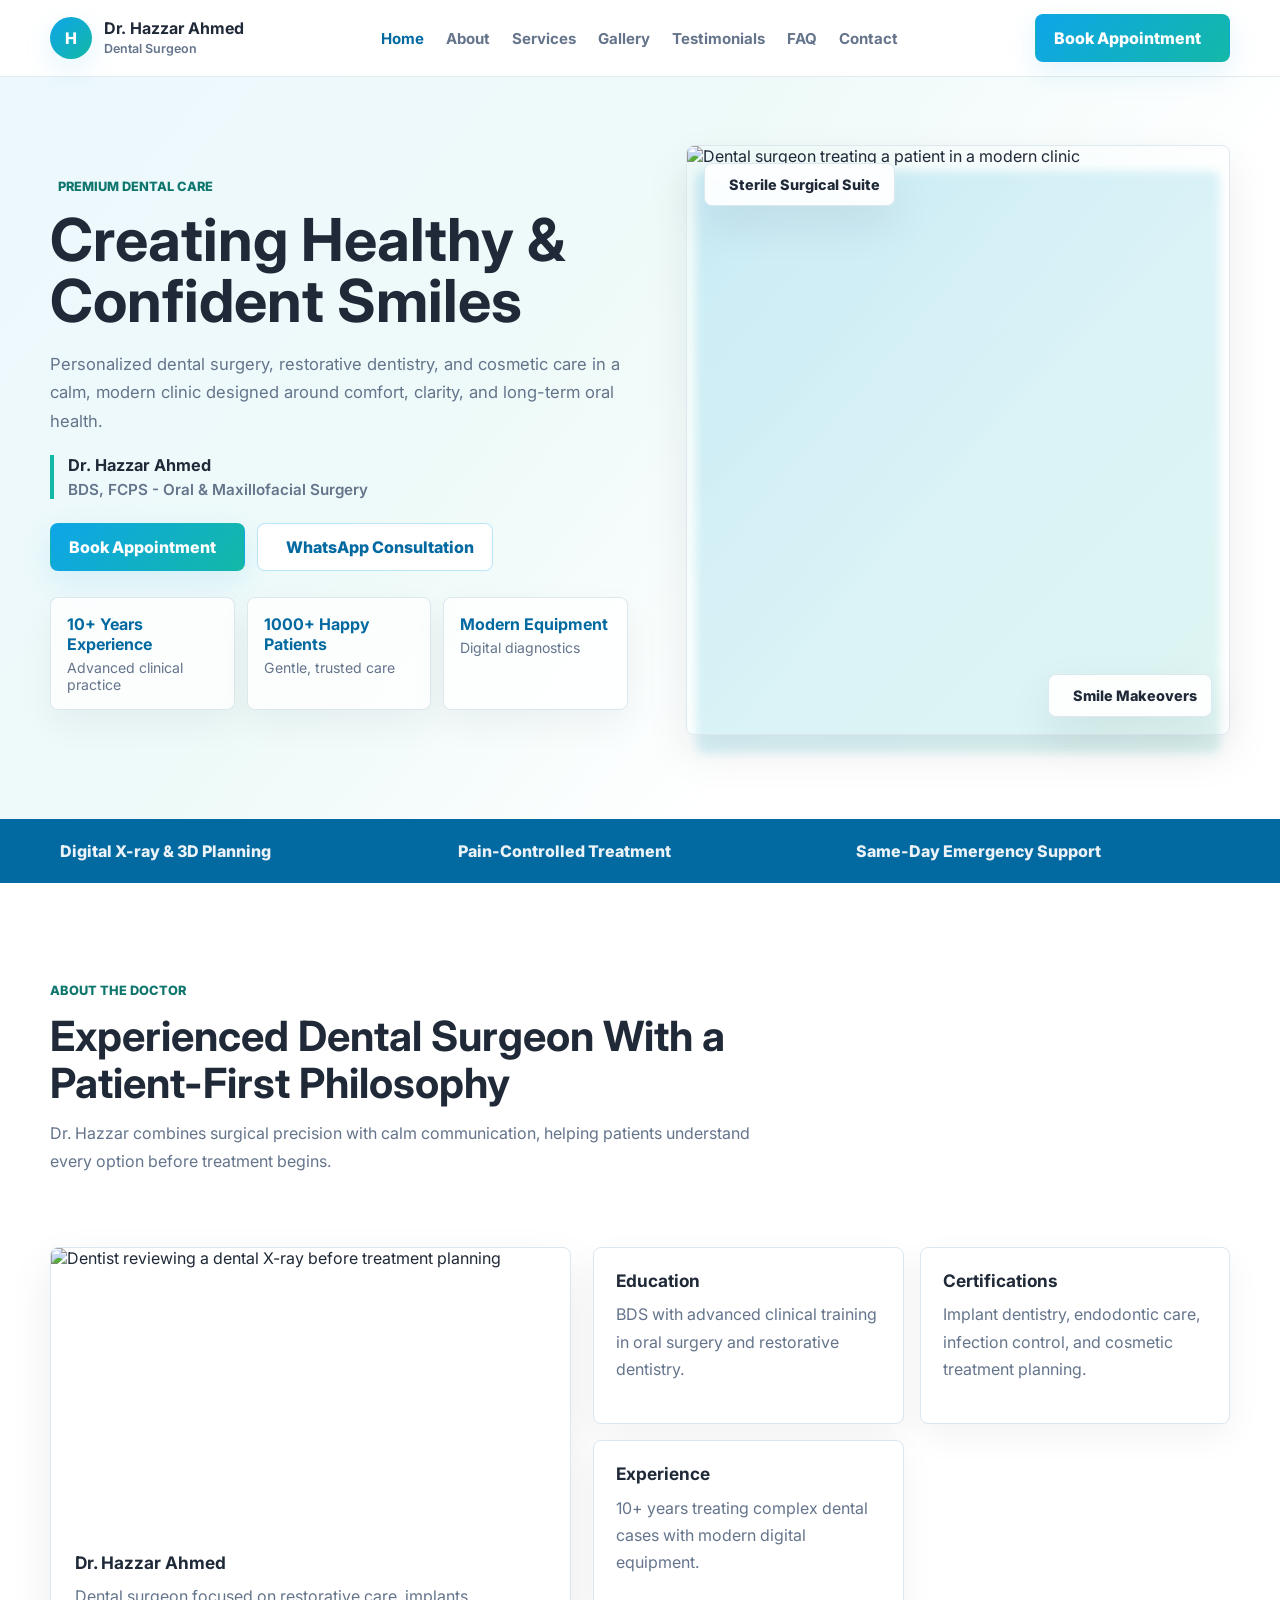
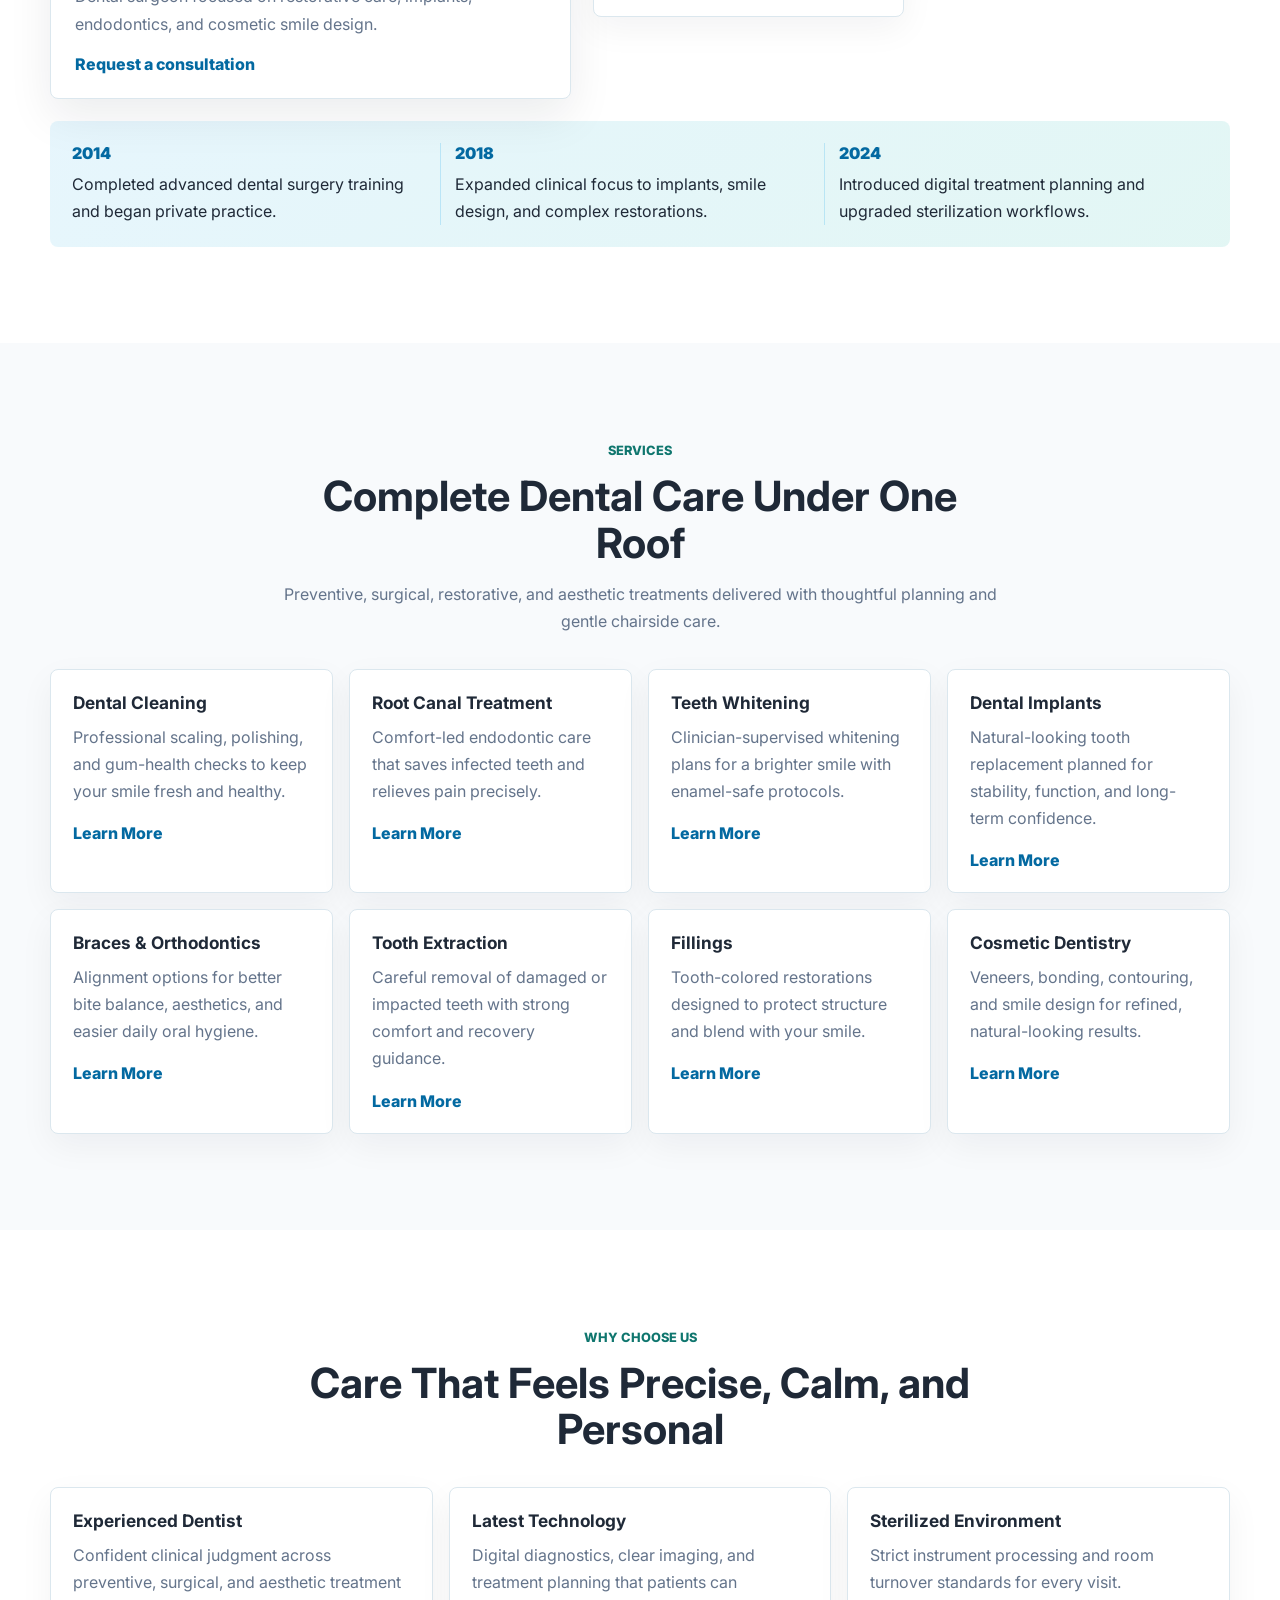
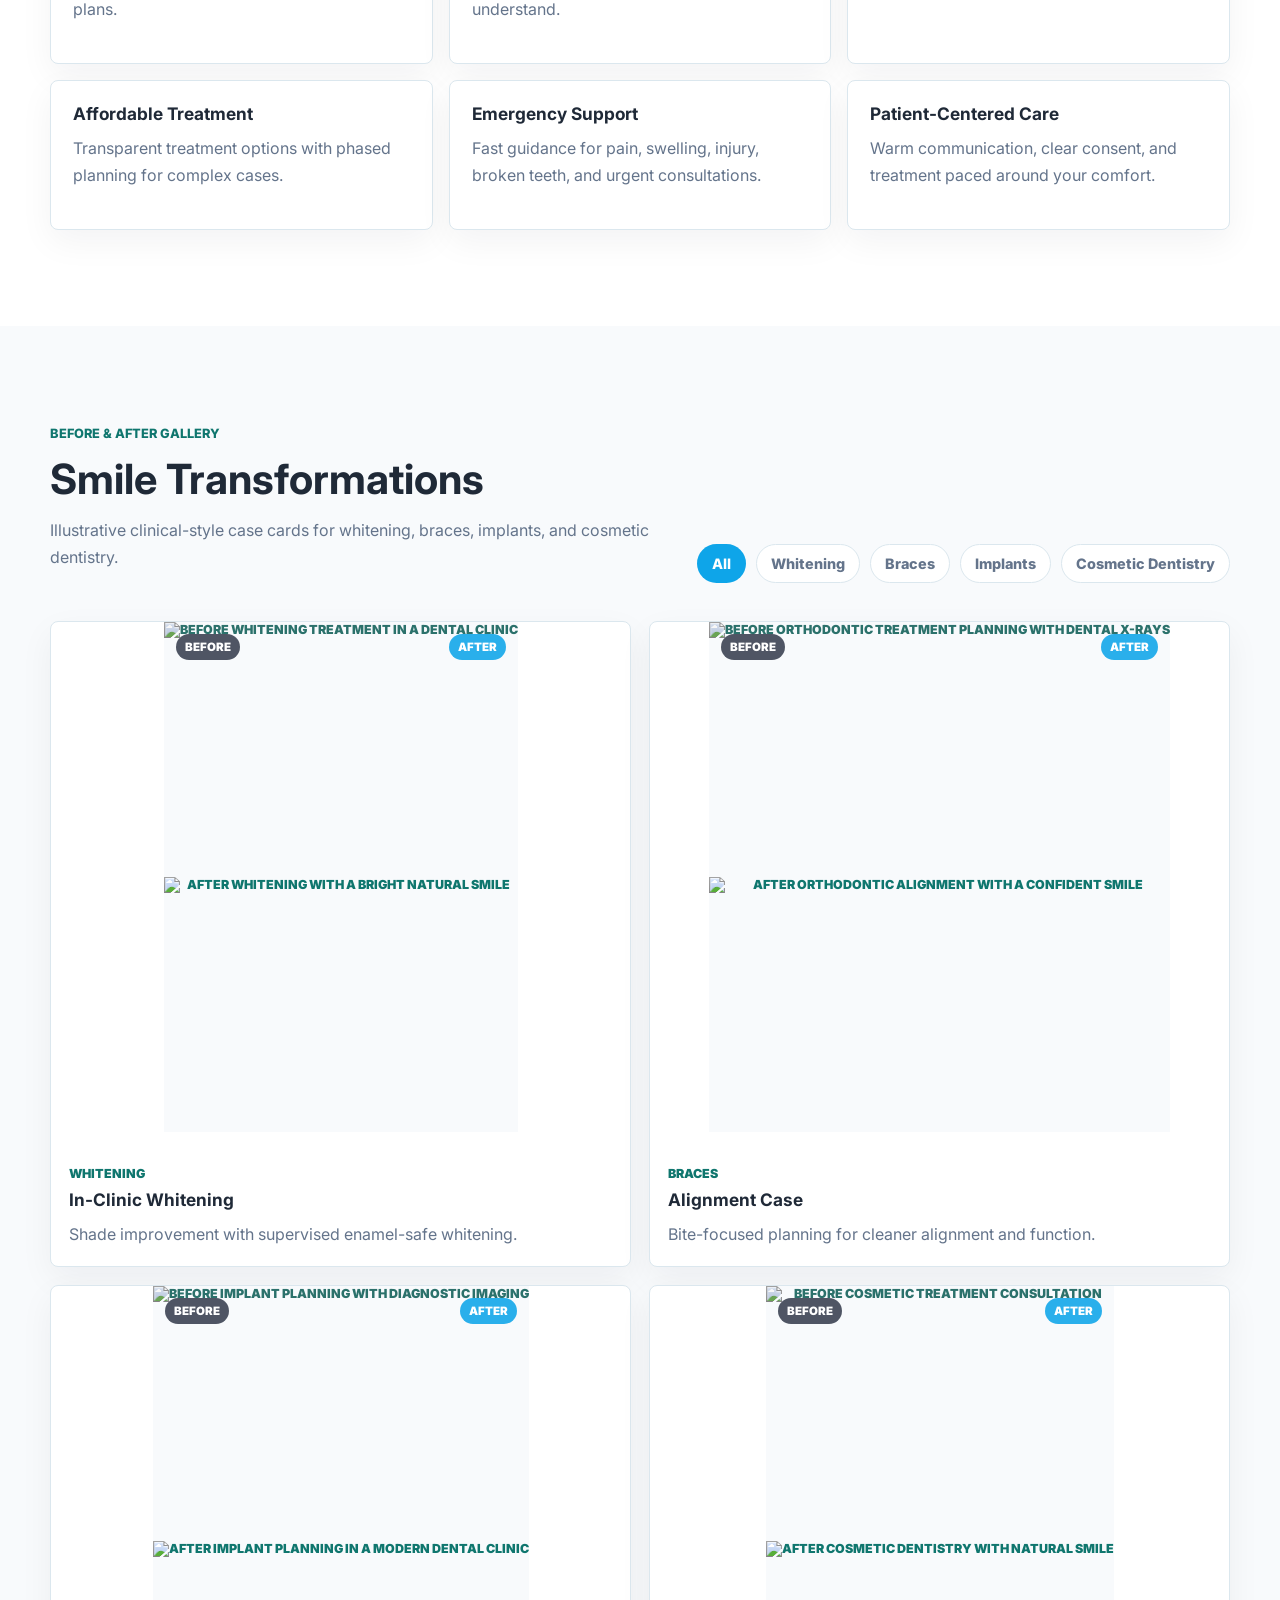
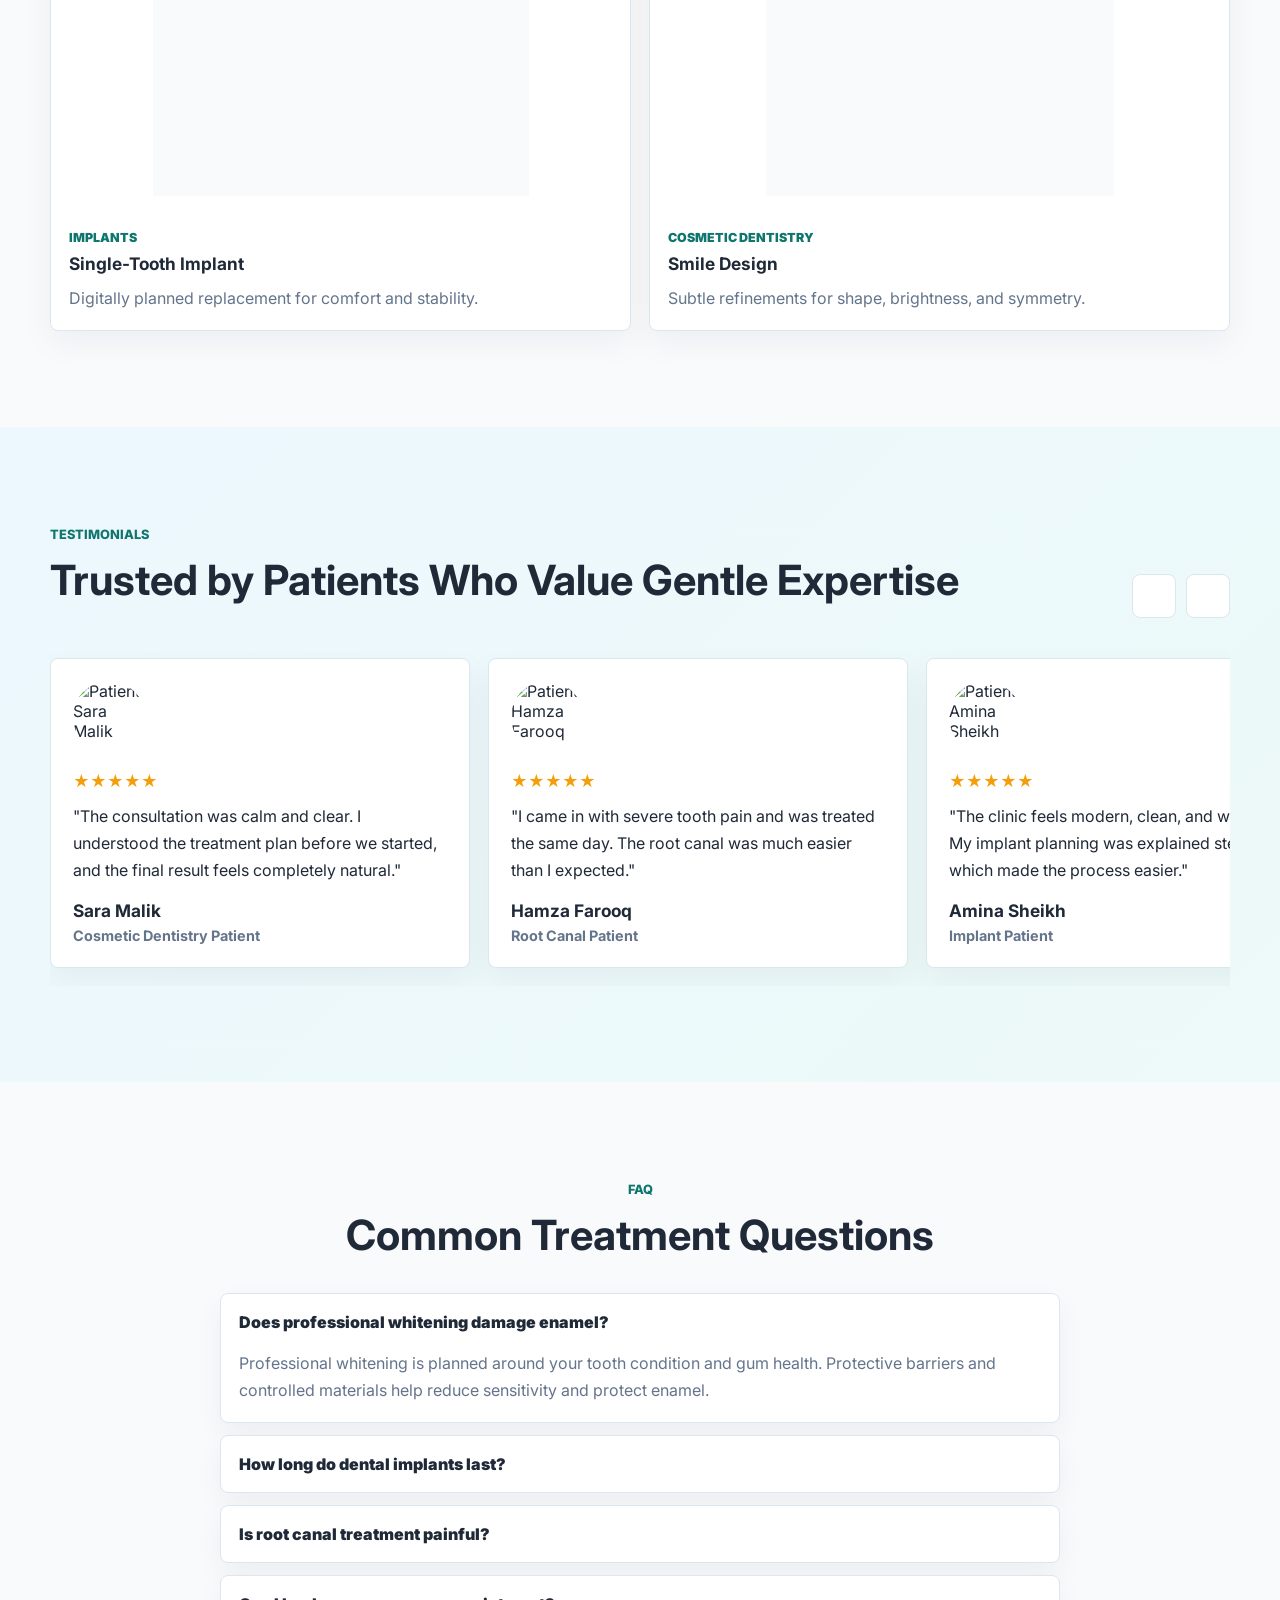
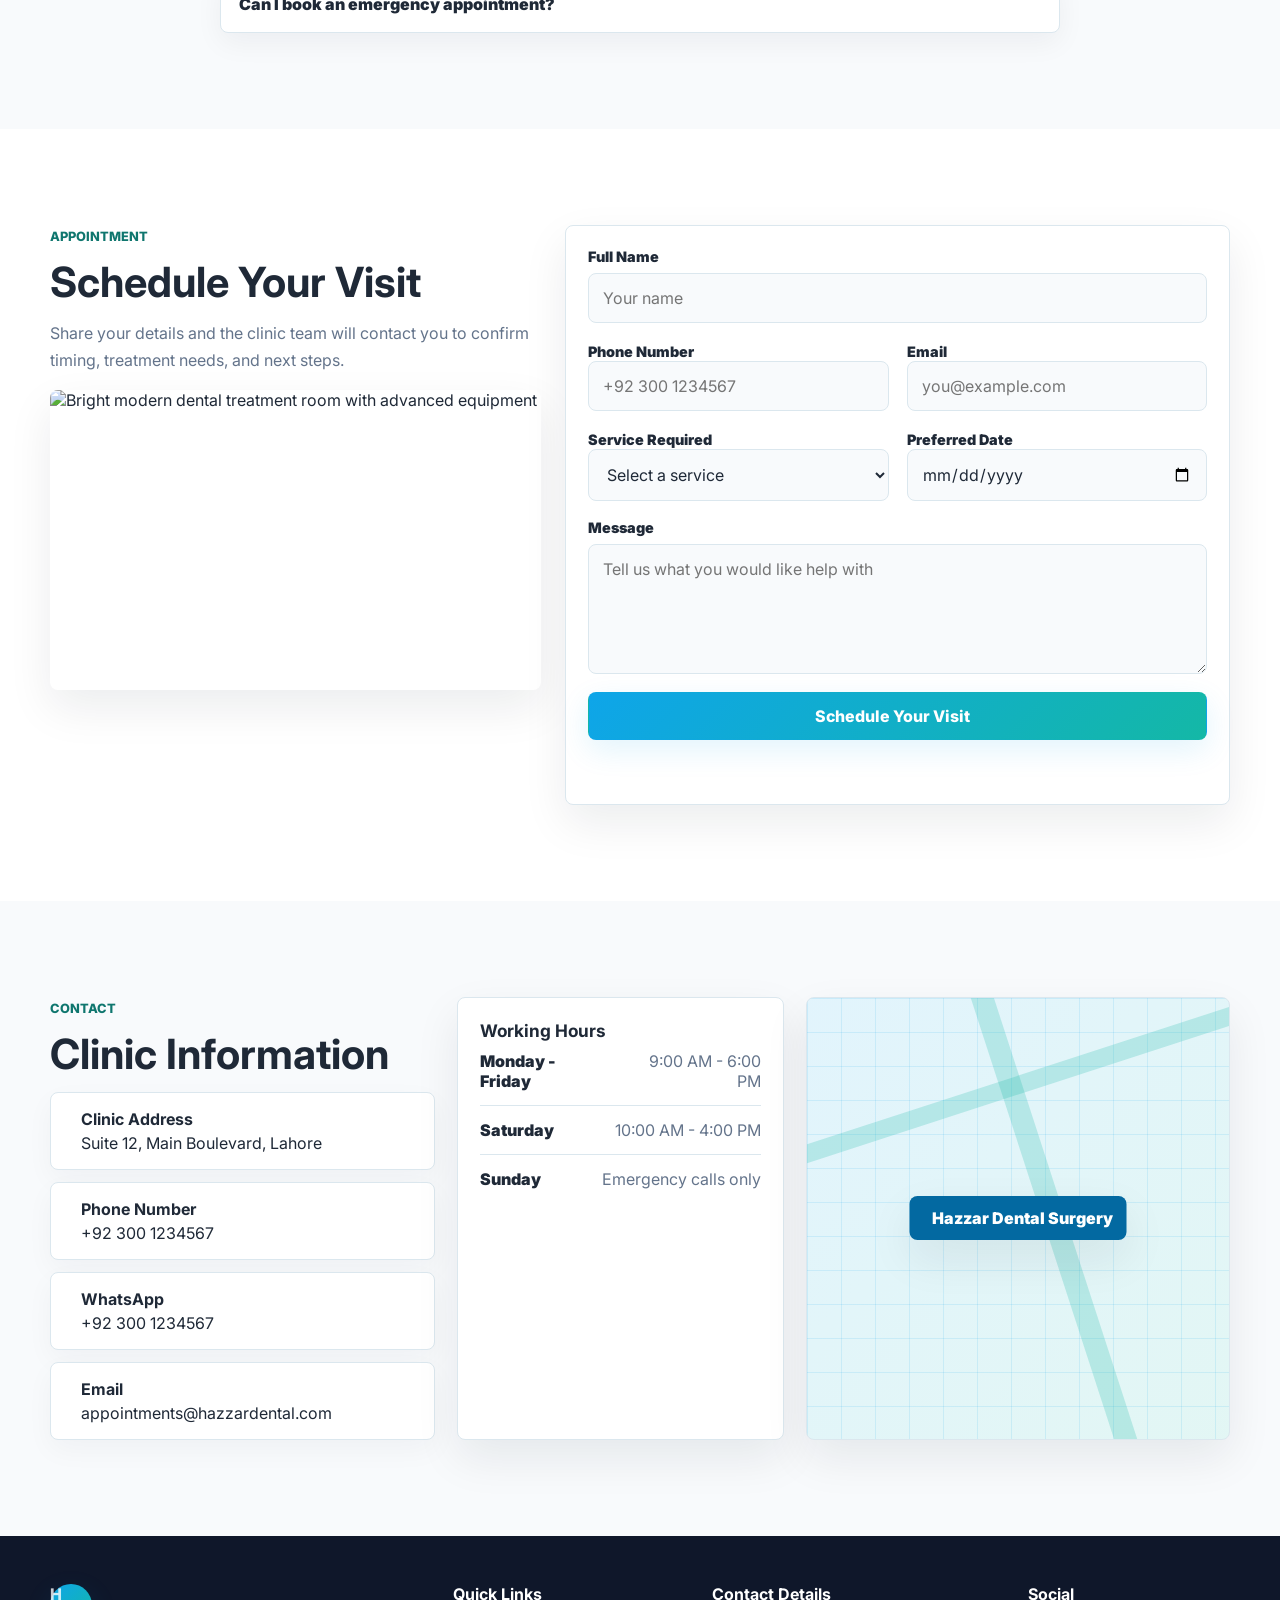
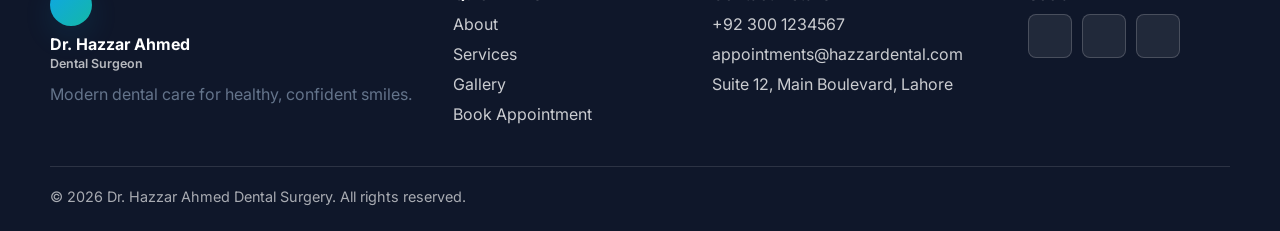
==== index.html @ 6ab74604 "backup backup" ====
<!DOCTYPE html>
<html lang="en" class="no-js">
  <head>
    <meta charset="utf-8" />
    <meta name="viewport" content="width=device-width, initial-scale=1" />
    <meta
      name="description"
      content="Premium dentist portfolio website for Dr. Hazzar Ahmed, an experienced dental surgeon offering cosmetic dentistry, implants, orthodontics, root canal treatment, and preventive care."
    />
    <meta
      name="keywords"
      content="dentist, dental surgeon, dental clinic, dental implants, teeth whitening, root canal, cosmetic dentistry, orthodontics"
    />
    <meta name="theme-color" content="#0EA5E9" />
    <meta property="og:title" content="Dr. Hazzar Ahmed | Dental Surgeon" />
    <meta
      property="og:description"
      content="Creating healthy and confident smiles with modern dental care, advanced technology, and patient-centered treatment."
    />
    <meta property="og:type" content="website" />
    <meta property="og:image" content="https://images.unsplash.com/photo-1588776814594-6d444894210e?auto=format&fit=crop&w=1400&q=80" />
    <title>Dr. Hazzar Ahmed | Premium Dentist Portfolio</title>
    <link rel="preconnect" href="https://fonts.googleapis.com" />
    <link rel="preconnect" href="https://fonts.gstatic.com" crossorigin />
    <link
      href="https://fonts.googleapis.com/css2?family=Inter:wght@400;500;600;700;800&display=swap"
      rel="stylesheet"
    />
    <link rel="stylesheet" href="assets/css/styles.css" />
    <script src="https://unpkg.com/lucide@latest/dist/umd/lucide.min.js" defer></script>
    <script src="assets/js/main.js" defer></script>
    <script type="module" src="assets/js/site-cms.js"></script>
    <script type="application/ld+json">
      {
        "@context": "https://schema.org",
        "@type": "Dentist",
        "name": "Dr. Hazzar Ahmed Dental Surgery",
        "image": "https://images.unsplash.com/photo-1588776814594-6d444894210e?auto=format&fit=crop&w=1400&q=80",
        "telephone": "+92 300 1234567",
        "email": "appointments@hazzardental.com",
        "priceRange": "$$",
        "address": {
          "@type": "PostalAddress",
          "streetAddress": "Suite 12, Main Boulevard",
          "addressLocality": "Lahore",
          "addressCountry": "PK"
        },
        "openingHoursSpecification": [
          {
            "@type": "OpeningHoursSpecification",
            "dayOfWeek": ["Monday", "Tuesday", "Wednesday", "Thursday", "Friday"],
            "opens": "09:00",
            "closes": "18:00"
          },
          {
            "@type": "OpeningHoursSpecification",
            "dayOfWeek": "Saturday",
            "opens": "10:00",
            "closes": "16:00"
          }
        ],
        "medicalSpecialty": ["Cosmetic Dentistry", "Dental Implants", "Endodontics", "Orthodontics"]
      }
    </script>
  </head>
  <body data-cms-root>
    <a class="skip-link" href="#main">Skip to content</a>

    <header class="site-header" data-header>
      <nav class="nav container" aria-label="Primary navigation">
        <a class="brand" href="#home" aria-label="Dr. Hazzar Ahmed home">
          <span class="brand-mark" aria-hidden="true">H</span>
          <span>
            <strong data-cms-field="doctor.name">Dr. Hazzar Ahmed</strong>
            <small>Dental Surgeon</small>
          </span>
        </a>

        <button class="nav-toggle" type="button" aria-label="Open menu" aria-expanded="false" data-nav-toggle>
          <i data-lucide="menu" aria-hidden="true"></i>
        </button>

        <div class="nav-menu" data-nav-menu>
          <a href="#home">Home</a>
          <a href="#about">About</a>
          <a href="#services">Services</a>
          <a href="#gallery">Gallery</a>
          <a href="#testimonials">Testimonials</a>
          <a href="#faq">FAQ</a>
          <a href="#contact">Contact</a>
        </div>

        <a class="btn btn-primary nav-cta" href="#appointment">
          <span>Book Appointment</span>
          <i data-lucide="calendar-days" aria-hidden="true"></i>
        </a>
      </nav>
    </header>

    <main id="main">
      <section class="hero section" id="home" aria-labelledby="hero-title">
        <div class="container hero-grid">
          <div class="hero-copy">
            <p class="eyebrow">
              <i data-lucide="badge-check" aria-hidden="true"></i>
              Premium Dental Care
            </p>
            <h1 id="hero-title" data-cms-field="hero.headline">Creating Healthy &amp; Confident Smiles</h1>
            <p class="hero-lead" data-cms-field="hero.description">
              Personalized dental surgery, restorative dentistry, and cosmetic care in a calm, modern clinic designed around comfort, clarity, and long-term oral health.
            </p>
            <div class="doctor-line">
              <strong data-cms-field="doctor.name">Dr. Hazzar Ahmed</strong>
              <span data-cms-field="doctor.credentials">BDS, FCPS - Oral &amp; Maxillofacial Surgery</span>
            </div>
            <div class="hero-actions" aria-label="Hero actions">
              <a class="btn btn-primary" href="#appointment">
                <span>Book Appointment</span>
                <i data-lucide="arrow-right" aria-hidden="true"></i>
              </a>
              <a
                class="btn btn-secondary"
                data-cms-whatsapp-link
                href="https://wa.me/923001234567?text=Hello%20Dr.%20Hazzar%20Ahmed%2C%20I%20would%20like%20a%20dental%20consultation."
                target="_blank"
                rel="noopener"
              >
                <i data-lucide="message-circle" aria-hidden="true"></i>
                <span>WhatsApp Consultation</span>
              </a>
            </div>
            <div class="hero-trust" aria-label="Trust indicators">
              <div>
                <strong>10+ Years Experience</strong>
                <span>Advanced clinical practice</span>
              </div>
              <div>
                <strong>1000+ Happy Patients</strong>
                <span>Gentle, trusted care</span>
              </div>
              <div>
                <strong>Modern Equipment</strong>
                <span>Digital diagnostics</span>
              </div>
            </div>
          </div>

          <div class="hero-visual" aria-label="Dental surgeon working in a clinic">
            <img
              src="https://images.unsplash.com/photo-1588776814594-6d444894210e?auto=format&fit=crop&w=1100&q=80"
              alt="Dental surgeon treating a patient in a modern clinic"
            />
            <div class="hero-badge top-badge">
              <i data-lucide="shield-check" aria-hidden="true"></i>
              <span>Sterile Surgical Suite</span>
            </div>
            <div class="hero-badge bottom-badge">
              <i data-lucide="sparkles" aria-hidden="true"></i>
              <span>Smile Makeovers</span>
            </div>
          </div>
        </div>
      </section>

      <section class="trust-strip" aria-label="Clinic highlights">
        <div class="container trust-strip-grid">
          <div>
            <i data-lucide="microscope" aria-hidden="true"></i>
            <span>Digital X-ray &amp; 3D Planning</span>
          </div>
          <div>
            <i data-lucide="heart-pulse" aria-hidden="true"></i>
            <span>Pain-Controlled Treatment</span>
          </div>
          <div>
            <i data-lucide="clock-3" aria-hidden="true"></i>
            <span>Same-Day Emergency Support</span>
          </div>
        </div>
      </section>

      <section class="section about-section" id="about" aria-labelledby="about-title">
        <div class="container about-grid">
          <div class="section-heading">
            <p class="eyebrow">About the Doctor</p>
            <h2 id="about-title">Experienced Dental Surgeon With a Patient-First Philosophy</h2>
            <p>
              Dr. Hazzar combines surgical precision with calm communication, helping patients understand every option before treatment begins.
            </p>
          </div>

          <div class="profile-card">
            <img
              src="https://images.unsplash.com/photo-1588776814546-1ffcf47267a5?auto=format&fit=crop&w=900&q=80"
              alt="Dentist reviewing a dental X-ray before treatment planning"
            />
            <div class="profile-content">
              <h3>Dr. Hazzar Ahmed</h3>
              <p>
                Dental surgeon focused on restorative care, implants, endodontics, and cosmetic smile design.
              </p>
              <a href="#appointment" class="text-link">
                Request a consultation
                <i data-lucide="arrow-up-right" aria-hidden="true"></i>
              </a>
            </div>
          </div>

          <div class="credentials">
            <article>
              <i data-lucide="graduation-cap" aria-hidden="true"></i>
              <h3>Education</h3>
              <p>BDS with advanced clinical training in oral surgery and restorative dentistry.</p>
            </article>
            <article>
              <i data-lucide="award" aria-hidden="true"></i>
              <h3>Certifications</h3>
              <p>Implant dentistry, endodontic care, infection control, and cosmetic treatment planning.</p>
            </article>
            <article>
              <i data-lucide="briefcase-medical" aria-hidden="true"></i>
              <h3>Experience</h3>
              <p>10+ years treating complex dental cases with modern digital equipment.</p>
            </article>
          </div>

          <div class="timeline" aria-label="Achievement timeline">
            <div class="timeline-item">
              <span>2014</span>
              <p>Completed advanced dental surgery training and began private practice.</p>
            </div>
            <div class="timeline-item">
              <span>2018</span>
              <p>Expanded clinical focus to implants, smile design, and complex restorations.</p>
            </div>
            <div class="timeline-item">
              <span>2024</span>
              <p>Introduced digital treatment planning and upgraded sterilization workflows.</p>
            </div>
          </div>
        </div>
      </section>

      <section class="section section-soft" id="services" aria-labelledby="services-title">
        <div class="container">
          <div class="section-heading centered">
            <p class="eyebrow">Services</p>
            <h2 id="services-title">Complete Dental Care Under One Roof</h2>
            <p>
              Preventive, surgical, restorative, and aesthetic treatments delivered with thoughtful planning and gentle chairside care.
            </p>
          </div>

          <div class="service-grid" data-cms-section="services">
            <article class="service-card">
              <i data-lucide="sparkles" aria-hidden="true"></i>
              <h3>Dental Cleaning</h3>
              <p>Professional scaling, polishing, and gum-health checks to keep your smile fresh and healthy.</p>
              <a href="#appointment">Learn More</a>
            </article>
            <article class="service-card">
              <i data-lucide="activity" aria-hidden="true"></i>
              <h3>Root Canal Treatment</h3>
              <p>Comfort-led endodontic care that saves infected teeth and relieves pain precisely.</p>
              <a href="#appointment">Learn More</a>
            </article>
            <article class="service-card">
              <i data-lucide="sun" aria-hidden="true"></i>
              <h3>Teeth Whitening</h3>
              <p>Clinician-supervised whitening plans for a brighter smile with enamel-safe protocols.</p>
              <a href="#appointment">Learn More</a>
            </article>
            <article class="service-card">
              <i data-lucide="circle-dot" aria-hidden="true"></i>
              <h3>Dental Implants</h3>
              <p>Natural-looking tooth replacement planned for stability, function, and long-term confidence.</p>
              <a href="#appointment">Learn More</a>
            </article>
            <article class="service-card">
              <i data-lucide="align-center-horizontal" aria-hidden="true"></i>
              <h3>Braces &amp; Orthodontics</h3>
              <p>Alignment options for better bite balance, aesthetics, and easier daily oral hygiene.</p>
              <a href="#appointment">Learn More</a>
            </article>
            <article class="service-card">
              <i data-lucide="shield-plus" aria-hidden="true"></i>
              <h3>Tooth Extraction</h3>
              <p>Careful removal of damaged or impacted teeth with strong comfort and recovery guidance.</p>
              <a href="#appointment">Learn More</a>
            </article>
            <article class="service-card">
              <i data-lucide="badge-plus" aria-hidden="true"></i>
              <h3>Fillings</h3>
              <p>Tooth-colored restorations designed to protect structure and blend with your smile.</p>
              <a href="#appointment">Learn More</a>
            </article>
            <article class="service-card">
              <i data-lucide="wand-sparkles" aria-hidden="true"></i>
              <h3>Cosmetic Dentistry</h3>
              <p>Veneers, bonding, contouring, and smile design for refined, natural-looking results.</p>
              <a href="#appointment">Learn More</a>
            </article>
          </div>
        </div>
      </section>

      <section class="section why-section" aria-labelledby="why-title">
        <div class="container">
          <div class="section-heading centered">
            <p class="eyebrow">Why Choose Us</p>
            <h2 id="why-title">Care That Feels Precise, Calm, and Personal</h2>
          </div>

          <div class="why-grid">
            <article>
              <i data-lucide="user-check" aria-hidden="true"></i>
              <h3>Experienced Dentist</h3>
              <p>Confident clinical judgment across preventive, surgical, and aesthetic treatment plans.</p>
            </article>
            <article>
              <i data-lucide="scan-line" aria-hidden="true"></i>
              <h3>Latest Technology</h3>
              <p>Digital diagnostics, clear imaging, and treatment planning that patients can understand.</p>
            </article>
            <article>
              <i data-lucide="shield-check" aria-hidden="true"></i>
              <h3>Sterilized Environment</h3>
              <p>Strict instrument processing and room turnover standards for every visit.</p>
            </article>
            <article>
              <i data-lucide="wallet-cards" aria-hidden="true"></i>
              <h3>Affordable Treatment</h3>
              <p>Transparent treatment options with phased planning for complex cases.</p>
            </article>
            <article>
              <i data-lucide="phone-call" aria-hidden="true"></i>
              <h3>Emergency Support</h3>
              <p>Fast guidance for pain, swelling, injury, broken teeth, and urgent consultations.</p>
            </article>
            <article>
              <i data-lucide="heart-handshake" aria-hidden="true"></i>
              <h3>Patient-Centered Care</h3>
              <p>Warm communication, clear consent, and treatment paced around your comfort.</p>
            </article>
          </div>
        </div>
      </section>

      <section class="section section-soft" id="gallery" aria-labelledby="gallery-title">
        <div class="container">
          <div class="section-heading split">
            <div>
              <p class="eyebrow">Before &amp; After Gallery</p>
              <h2 id="gallery-title">Smile Transformations</h2>
              <p>Illustrative clinical-style case cards for whitening, braces, implants, and cosmetic dentistry.</p>
            </div>
            <div class="filter-tabs" role="tablist" aria-label="Filter gallery">
              <button class="active" type="button" data-filter="all">All</button>
              <button type="button" data-filter="whitening">Whitening</button>
              <button type="button" data-filter="braces">Braces</button>
              <button type="button" data-filter="implants">Implants</button>
              <button type="button" data-filter="cosmetic-dentistry">Cosmetic Dentistry</button>
            </div>
          </div>

          <div class="gallery-grid" data-cms-section="gallery">
            <article class="case-card" data-category="whitening">
              <button
                type="button"
                data-lightbox
                data-image="https://images.unsplash.com/photo-1667133295315-820bb6481730?auto=format&fit=crop&w=1400&q=80"
                data-title="Whitening Treatment"
                aria-label="Open image preview for whitening treatment"
              >
                <span class="comparison">
                  <img
                    src="https://images.unsplash.com/photo-1667133295315-820bb6481730?auto=format&fit=crop&w=700&q=80"
                    alt="Before whitening treatment in a dental clinic"
                  />
                  <img
                    src="https://images.unsplash.com/photo-1617812191081-2a24e3f30e45?auto=format&fit=crop&w=700&q=80"
                    alt="After whitening with a bright natural smile"
                  />
                </span>
              </button>
              <div>
                <span>Whitening</span>
                <h3>In-Clinic Whitening</h3>
                <p>Shade improvement with supervised enamel-safe whitening.</p>
              </div>
            </article>

            <article class="case-card" data-category="braces">
              <button
                type="button"
                data-lightbox
                data-image="https://images.unsplash.com/photo-1588776814546-1ffcf47267a5?auto=format&fit=crop&w=1400&q=80"
                data-title="Orthodontic Planning"
                aria-label="Open image preview for braces planning"
              >
                <span class="comparison">
                  <img
                    src="https://images.unsplash.com/photo-1588776814546-1ffcf47267a5?auto=format&fit=crop&w=700&q=80"
                    alt="Before orthodontic treatment planning with dental X-rays"
                  />
                  <img
                    src="https://images.unsplash.com/photo-1617812191081-2a24e3f30e45?auto=format&fit=crop&w=700&q=80"
                    alt="After orthodontic alignment with a confident smile"
                  />
                </span>
              </button>
              <div>
                <span>Braces</span>
                <h3>Alignment Case</h3>
                <p>Bite-focused planning for cleaner alignment and function.</p>
              </div>
            </article>

            <article class="case-card" data-category="implants">
              <button
                type="button"
                data-lightbox
                data-image="https://images.unsplash.com/photo-1629909613654-28e377c37b09?auto=format&fit=crop&w=1400&q=80"
                data-title="Implant Restoration"
                aria-label="Open image preview for implant restoration"
              >
                <span class="comparison">
                  <img
                    src="https://images.unsplash.com/photo-1588776814546-1ffcf47267a5?auto=format&fit=crop&w=700&q=80"
                    alt="Before implant planning with diagnostic imaging"
                  />
                  <img
                    src="https://images.unsplash.com/photo-1629909613654-28e377c37b09?auto=format&fit=crop&w=700&q=80"
                    alt="After implant planning in a modern dental clinic"
                  />
                </span>
              </button>
              <div>
                <span>Implants</span>
                <h3>Single-Tooth Implant</h3>
                <p>Digitally planned replacement for comfort and stability.</p>
              </div>
            </article>

            <article class="case-card" data-category="cosmetic-dentistry">
              <button
                type="button"
                data-lightbox
                data-image="https://images.unsplash.com/photo-1728342057953-94bfad8f0e7e?auto=format&fit=crop&w=1400&q=80"
                data-title="Cosmetic Smile Design"
                aria-label="Open image preview for cosmetic dentistry"
              >
                <span class="comparison">
                  <img
                    src="https://images.unsplash.com/photo-1588776814594-6d444894210e?auto=format&fit=crop&w=700&q=80"
                    alt="Before cosmetic treatment consultation"
                  />
                  <img
                    src="https://images.unsplash.com/photo-1617812191081-2a24e3f30e45?auto=format&fit=crop&w=700&q=80"
                    alt="After cosmetic dentistry with natural smile"
                  />
                </span>
              </button>
              <div>
                <span>Cosmetic Dentistry</span>
                <h3>Smile Design</h3>
                <p>Subtle refinements for shape, brightness, and symmetry.</p>
              </div>
            </article>
          </div>
        </div>
      </section>

      <section class="section testimonials-section" id="testimonials" aria-labelledby="testimonials-title">
        <div class="container">
          <div class="section-heading split">
            <div>
              <p class="eyebrow">Testimonials</p>
              <h2 id="testimonials-title">Trusted by Patients Who Value Gentle Expertise</h2>
            </div>
            <div class="carousel-controls" aria-label="Testimonial controls">
              <button type="button" data-testimonial-prev aria-label="Previous testimonial">
                <i data-lucide="chevron-left" aria-hidden="true"></i>
              </button>
              <button type="button" data-testimonial-next aria-label="Next testimonial">
                <i data-lucide="chevron-right" aria-hidden="true"></i>
              </button>
            </div>
          </div>

          <div class="testimonial-track" data-testimonial-track data-cms-section="testimonials">
            <article class="testimonial-card">
              <img
                src="https://images.unsplash.com/photo-1494790108377-be9c29b29330?auto=format&fit=crop&w=300&q=80"
                alt="Patient Sara Malik"
              />
              <div>
                <div class="stars" aria-label="5 out of 5 stars">★★★★★</div>
                <p>
                  "The consultation was calm and clear. I understood the treatment plan before we started, and the final result feels completely natural."
                </p>
                <h3>Sara Malik</h3>
                <span>Cosmetic Dentistry Patient</span>
              </div>
            </article>

            <article class="testimonial-card">
              <img
                src="https://images.unsplash.com/photo-1500648767791-00dcc994a43e?auto=format&fit=crop&w=300&q=80"
                alt="Patient Hamza Farooq"
              />
              <div>
                <div class="stars" aria-label="5 out of 5 stars">★★★★★</div>
                <p>
                  "I came in with severe tooth pain and was treated the same day. The root canal was much easier than I expected."
                </p>
                <h3>Hamza Farooq</h3>
                <span>Root Canal Patient</span>
              </div>
            </article>

            <article class="testimonial-card">
              <img
                src="https://images.unsplash.com/photo-1438761681033-6461ffad8d80?auto=format&fit=crop&w=300&q=80"
                alt="Patient Amina Sheikh"
              />
              <div>
                <div class="stars" aria-label="5 out of 5 stars">★★★★★</div>
                <p>
                  "The clinic feels modern, clean, and welcoming. My implant planning was explained step by step, which made the process easier."
                </p>
                <h3>Amina Sheikh</h3>
                <span>Implant Patient</span>
              </div>
            </article>
          </div>
        </div>
      </section>

      <section class="section section-soft" id="faq" aria-labelledby="faq-title">
        <div class="container narrow">
          <div class="section-heading centered">
            <p class="eyebrow">FAQ</p>
            <h2 id="faq-title">Common Treatment Questions</h2>
          </div>

          <div class="faq-list" data-cms-section="faqs">
            <div class="faq-item open">
              <button type="button" aria-expanded="true">
                <span>Does professional whitening damage enamel?</span>
                <i data-lucide="chevron-down" aria-hidden="true"></i>
              </button>
              <div class="faq-panel">
                <p>
                  Professional whitening is planned around your tooth condition and gum health. Protective barriers and controlled materials help reduce sensitivity and protect enamel.
                </p>
              </div>
            </div>
            <div class="faq-item">
              <button type="button" aria-expanded="false">
                <span>How long do dental implants last?</span>
                <i data-lucide="chevron-down" aria-hidden="true"></i>
              </button>
              <div class="faq-panel">
                <p>
                  With careful planning, healthy gums, and regular maintenance visits, dental implants can last many years and often become a long-term tooth replacement option.
                </p>
              </div>
            </div>
            <div class="faq-item">
              <button type="button" aria-expanded="false">
                <span>Is root canal treatment painful?</span>
                <i data-lucide="chevron-down" aria-hidden="true"></i>
              </button>
              <div class="faq-panel">
                <p>
                  Local anesthesia and modern techniques make root canal treatment much more comfortable than many patients expect. The goal is to remove infection and relieve pain.
                </p>
              </div>
            </div>
            <div class="faq-item">
              <button type="button" aria-expanded="false">
                <span>Can I book an emergency appointment?</span>
                <i data-lucide="chevron-down" aria-hidden="true"></i>
              </button>
              <div class="faq-panel">
                <p>
                  Yes. Call or send a WhatsApp message for toothache, swelling, trauma, broken restorations, or urgent dental pain.
                </p>
              </div>
            </div>
          </div>
        </div>
      </section>

      <section class="section appointment-section" id="appointment" aria-labelledby="appointment-title">
        <div class="container appointment-grid">
          <div class="appointment-copy">
            <p class="eyebrow">Appointment</p>
            <h2 id="appointment-title">Schedule Your Visit</h2>
            <p>
              Share your details and the clinic team will contact you to confirm timing, treatment needs, and next steps.
            </p>
            <div class="clinic-photo">
              <img
                src="https://images.unsplash.com/photo-1629909613654-28e377c37b09?auto=format&fit=crop&w=900&q=80"
                alt="Bright modern dental treatment room with advanced equipment"
              />
            </div>
          </div>

          <form class="appointment-form" data-appointment-form>
            <div class="form-row">
              <label for="fullName">Full Name</label>
              <input id="fullName" name="fullName" type="text" autocomplete="name" required placeholder="Your name" />
            </div>
            <div class="form-row two-columns">
              <div>
                <label for="phone">Phone Number</label>
                <input id="phone" name="phone" type="tel" autocomplete="tel" required placeholder="+92 300 1234567" />
              </div>
              <div>
                <label for="email">Email</label>
                <input id="email" name="email" type="email" autocomplete="email" required placeholder="you@example.com" />
              </div>
            </div>
            <div class="form-row two-columns">
              <div>
                <label for="service">Service Required</label>
                <select id="service" name="service" required>
                  <option value="">Select a service</option>
                  <option>Dental Cleaning</option>
                  <option>Root Canal Treatment</option>
                  <option>Teeth Whitening</option>
                  <option>Dental Implants</option>
                  <option>Braces &amp; Orthodontics</option>
                  <option>Tooth Extraction</option>
                  <option>Fillings</option>
                  <option>Cosmetic Dentistry</option>
                </select>
              </div>
              <div>
                <label for="preferredDate">Preferred Date</label>
                <input id="preferredDate" name="preferredDate" type="date" required />
              </div>
            </div>
            <div class="form-row">
              <label for="message">Message</label>
              <textarea id="message" name="message" rows="5" placeholder="Tell us what you would like help with"></textarea>
            </div>
            <button class="btn btn-primary form-submit" type="submit">
              <span>Schedule Your Visit</span>
              <i data-lucide="send" aria-hidden="true"></i>
            </button>
            <p class="form-status" role="status" aria-live="polite" data-form-status></p>
          </form>
        </div>
      </section>

      <section class="section section-soft contact-section" id="contact" aria-labelledby="contact-title">
        <div class="container contact-grid">
          <div>
            <p class="eyebrow">Contact</p>
            <h2 id="contact-title">Clinic Information</h2>
            <div class="contact-list">
              <a href="https://maps.google.com/?q=Suite%2012%20Main%20Boulevard%20Lahore" target="_blank" rel="noopener" data-cms-map-link>
                <i data-lucide="map-pin" aria-hidden="true"></i>
                <span>
                  <strong>Clinic Address</strong>
                  <span data-cms-field="contact.address">Suite 12, Main Boulevard, Lahore</span>
                </span>
              </a>
              <a href="tel:+923001234567" data-cms-phone-link>
                <i data-lucide="phone" aria-hidden="true"></i>
                <span>
                  <strong>Phone Number</strong>
                  <span data-cms-field="contact.phone">+92 300 1234567</span>
                </span>
              </a>
              <a href="https://wa.me/923001234567" target="_blank" rel="noopener" data-cms-whatsapp-link>
                <i data-lucide="message-circle" aria-hidden="true"></i>
                <span>
                  <strong>WhatsApp</strong>
                  <span data-cms-field="contact.whatsapp">+92 300 1234567</span>
                </span>
              </a>
              <a href="mailto:appointments@hazzardental.com" data-cms-email-link>
                <i data-lucide="mail" aria-hidden="true"></i>
                <span>
                  <strong>Email</strong>
                  <span data-cms-field="contact.email">appointments@hazzardental.com</span>
                </span>
              </a>
            </div>
          </div>

          <div class="hours-card">
            <h3>Working Hours</h3>
            <dl>
              <div>
                <dt>Monday - Friday</dt>
                <dd data-cms-field="hours.weekdays">9:00 AM - 6:00 PM</dd>
              </div>
              <div>
                <dt>Saturday</dt>
                <dd data-cms-field="hours.weekend">10:00 AM - 4:00 PM</dd>
              </div>
              <div>
                <dt>Sunday</dt>
                <dd>Emergency calls only</dd>
              </div>
            </dl>
          </div>

          <div class="map-placeholder" aria-label="Embedded Google Map placeholder">
            <div class="map-grid" aria-hidden="true"></div>
            <div class="map-pin">
              <i data-lucide="map-pin" aria-hidden="true"></i>
              <span>Hazzar Dental Surgery</span>
            </div>
          </div>
        </div>
      </section>
    </main>

    <footer class="site-footer">
      <div class="container footer-grid">
        <div>
          <a class="brand footer-brand" href="#home" aria-label="Dr. Hazzar Ahmed home">
            <span class="brand-mark" aria-hidden="true">H</span>
            <span>
              <strong data-cms-field="doctor.name">Dr. Hazzar Ahmed</strong>
              <small>Dental Surgeon</small>
            </span>
          </a>
          <p>Modern dental care for healthy, confident smiles.</p>
        </div>
        <div>
          <h3>Quick Links</h3>
          <a href="#about">About</a>
          <a href="#services">Services</a>
          <a href="#gallery">Gallery</a>
          <a href="#appointment">Book Appointment</a>
        </div>
        <div>
          <h3>Contact Details</h3>
          <a href="tel:+923001234567" data-cms-phone-link data-cms-field="contact.phone">+92 300 1234567</a>
          <a href="mailto:appointments@hazzardental.com" data-cms-email-link data-cms-field="contact.email">appointments@hazzardental.com</a>
          <span data-cms-field="contact.address">Suite 12, Main Boulevard, Lahore</span>
        </div>
        <div>
          <h3>Social</h3>
          <div class="social-links">
            <a href="#" aria-label="Instagram" data-cms-social="instagram">
              <i data-lucide="camera" aria-hidden="true"></i>
            </a>
            <a href="#" aria-label="Facebook" data-cms-social="facebook">
              <i data-lucide="message-square" aria-hidden="true"></i>
            </a>
            <a href="#" aria-label="LinkedIn">
              <i data-lucide="briefcase-business" aria-hidden="true"></i>
            </a>
          </div>
        </div>
      </div>
      <div class="container footer-bottom">
        <p>&copy; <span data-year></span> Dr. Hazzar Ahmed Dental Surgery. All rights reserved.</p>
      </div>
    </footer>

    <div class="lightbox" data-lightbox-modal aria-hidden="true" role="dialog" aria-modal="true" aria-label="Image preview">
      <button class="lightbox-close" type="button" data-lightbox-close aria-label="Close image preview">
        <i data-lucide="x" aria-hidden="true"></i>
      </button>
      <figure>
        <img src="[data-uri]" alt="" data-lightbox-image />
        <figcaption data-lightbox-caption></figcaption>
      </figure>
    </div>
  </body>
</html>
---- assets/css/styles.css ----
:root {
  --primary: #0ea5e9;
  --primary-dark: #0369a1;
  --secondary: #14b8a6;
  --secondary-dark: #0f766e;
  --background: #ffffff;
  --surface: #f8fafc;
  --surface-strong: #edf7fb;
  --text: #1f2937;
  --muted: #64748b;
  --line: #dbe7ee;
  --white: #ffffff;
  --focus: #facc15;
  --shadow: 0 18px 45px rgba(15, 23, 42, 0.08);
  --shadow-soft: 0 10px 30px rgba(14, 165, 233, 0.12);
  --radius: 8px;
  --header-height: 76px;
}

* {
  box-sizing: border-box;
}

[hidden] {
  display: none !important;
}

html {
  scroll-behavior: smooth;
  text-size-adjust: 100%;
}

body {
  margin: 0;
  font-family: "Inter", system-ui, -apple-system, BlinkMacSystemFont, "Segoe UI", sans-serif;
  color: var(--text);
  background: var(--background);
  letter-spacing: 0;
}

body.nav-open {
  overflow: hidden;
}

img {
  display: block;
  max-width: 100%;
}

a {
  color: inherit;
  text-decoration: none;
}

button,
input,
textarea,
select {
  font: inherit;
}

button {
  cursor: pointer;
}

:focus-visible {
  outline: 3px solid var(--focus);
  outline-offset: 3px;
}

.skip-link {
  position: fixed;
  top: 12px;
  left: 12px;
  z-index: 1000;
  padding: 10px 14px;
  border-radius: var(--radius);
  background: var(--text);
  color: var(--white);
  transform: translateY(-150%);
  transition: transform 180ms ease;
}

.skip-link:focus {
  transform: translateY(0);
}

.container {
  width: min(100% - 32px, 1180px);
  margin-inline: auto;
}

.narrow {
  width: min(100% - 32px, 840px);
}

.section {
  padding: 72px 0;
}

.section-soft {
  background: var(--surface);
}

.site-header {
  position: sticky;
  top: 0;
  z-index: 100;
  min-height: var(--header-height);
  border-bottom: 1px solid rgba(219, 231, 238, 0.78);
  background: rgba(255, 255, 255, 0.9);
  backdrop-filter: blur(18px);
  transition: box-shadow 180ms ease, border-color 180ms ease;
}

.site-header.scrolled {
  border-color: transparent;
  box-shadow: 0 14px 40px rgba(15, 23, 42, 0.08);
}

.nav {
  min-height: var(--header-height);
  display: flex;
  align-items: center;
  justify-content: space-between;
  gap: 18px;
}

.brand {
  display: inline-flex;
  align-items: center;
  gap: 12px;
  min-width: max-content;
}

.brand-mark {
  display: inline-grid;
  place-items: center;
  width: 42px;
  height: 42px;
  border-radius: 50%;
  color: var(--white);
  background: linear-gradient(135deg, var(--primary), var(--secondary));
  font-weight: 800;
  box-shadow: var(--shadow-soft);
}

.brand strong,
.brand small {
  display: block;
  line-height: 1.1;
}

.brand strong {
  font-size: 1rem;
}

.brand small {
  margin-top: 4px;
  color: var(--muted);
  font-size: 0.78rem;
  font-weight: 600;
}

.nav-menu {
  display: none;
}

.nav-menu a {
  color: var(--muted);
  font-size: 0.94rem;
  font-weight: 700;
  transition: color 160ms ease;
}

.nav-menu a:hover,
.nav-menu a.active {
  color: var(--primary-dark);
}

.nav-toggle {
  display: inline-grid;
  place-items: center;
  width: 44px;
  height: 44px;
  border: 1px solid var(--line);
  border-radius: var(--radius);
  color: var(--text);
  background: var(--white);
}

.nav-toggle svg,
.btn svg {
  width: 18px;
  height: 18px;
}

.nav-cta {
  display: none;
}

.nav-menu.open {
  position: fixed;
  inset: var(--header-height) 0 auto 0;
  display: grid;
  gap: 8px;
  padding: 18px 16px 22px;
  border-bottom: 1px solid var(--line);
  background: var(--white);
  box-shadow: var(--shadow);
}

.nav-menu.open a {
  padding: 13px 12px;
  border-radius: var(--radius);
  background: var(--surface);
}

.btn {
  display: inline-flex;
  align-items: center;
  justify-content: center;
  gap: 10px;
  min-height: 48px;
  padding: 13px 18px;
  border: 1px solid transparent;
  border-radius: var(--radius);
  font-weight: 800;
  line-height: 1;
  transition: transform 180ms ease, box-shadow 180ms ease, background-color 180ms ease, border-color 180ms ease;
}

.btn:hover {
  transform: translateY(-2px);
}

.btn-primary {
  color: var(--white);
  background: linear-gradient(135deg, var(--primary), var(--secondary));
  box-shadow: var(--shadow-soft);
}

.btn-primary:hover {
  box-shadow: 0 18px 36px rgba(20, 184, 166, 0.22);
}

.btn-secondary {
  color: var(--primary-dark);
  border-color: rgba(14, 165, 233, 0.28);
  background: var(--white);
}

.btn-secondary:hover {
  background: #ecfeff;
}

.nav-cta {
  display: none;
}

.hero {
  position: relative;
  overflow: hidden;
  padding-top: 44px;
  background:
    linear-gradient(130deg, rgba(14, 165, 233, 0.08), rgba(20, 184, 166, 0.07) 42%, rgba(255, 255, 255, 0) 70%),
    var(--background);
}

.hero-grid {
  display: grid;
  gap: 34px;
  align-items: center;
}

.hero-copy {
  max-width: 680px;
}

.eyebrow {
  display: inline-flex;
  align-items: center;
  gap: 8px;
  margin: 0 0 14px;
  color: var(--secondary-dark);
  font-size: 0.8rem;
  font-weight: 800;
  line-height: 1.35;
  text-transform: uppercase;
  letter-spacing: 0;
}

.eyebrow svg {
  width: 16px;
  height: 16px;
}

h1,
h2,
h3,
p {
  margin-top: 0;
}

h1 {
  max-width: 820px;
  margin-bottom: 18px;
  font-size: 2.45rem;
  line-height: 1.04;
  letter-spacing: 0;
}

h2 {
  margin-bottom: 14px;
  font-size: 2rem;
  line-height: 1.12;
  letter-spacing: 0;
}

h3 {
  margin-bottom: 10px;
  font-size: 1.08rem;
  line-height: 1.25;
  letter-spacing: 0;
}

p {
  color: var(--muted);
  line-height: 1.7;
}

.hero-lead {
  max-width: 640px;
  margin-bottom: 20px;
  font-size: 1.04rem;
}

.doctor-line {
  display: grid;
  gap: 5px;
  margin-bottom: 24px;
  padding-left: 14px;
  border-left: 4px solid var(--secondary);
}

.doctor-line strong {
  font-size: 1.02rem;
}

.doctor-line span {
  color: var(--muted);
  font-size: 0.95rem;
  font-weight: 600;
}

.hero-actions {
  display: flex;
  flex-direction: column;
  gap: 12px;
  margin-bottom: 26px;
}

.hero-trust {
  display: grid;
  gap: 12px;
}

.hero-trust div {
  padding: 16px;
  border: 1px solid rgba(219, 231, 238, 0.95);
  border-radius: var(--radius);
  background: rgba(255, 255, 255, 0.8);
  box-shadow: 0 14px 36px rgba(15, 23, 42, 0.05);
}

.hero-trust strong,
.hero-trust span {
  display: block;
}

.hero-trust strong {
  color: var(--primary-dark);
  font-size: 1rem;
}

.hero-trust span {
  margin-top: 5px;
  color: var(--muted);
  font-size: 0.88rem;
}

.hero-visual {
  position: relative;
  min-height: 420px;
  border-radius: var(--radius);
}

.hero-visual::before {
  content: "";
  position: absolute;
  inset: 26px 10px -18px;
  border-radius: var(--radius);
  background: linear-gradient(135deg, rgba(14, 165, 233, 0.16), rgba(20, 184, 166, 0.14));
  filter: blur(4px);
}

.hero-visual img {
  position: relative;
  z-index: 1;
  width: 100%;
  height: 460px;
  border: 1px solid rgba(219, 231, 238, 0.9);
  border-radius: var(--radius);
  object-fit: cover;
  box-shadow: var(--shadow);
}

.hero-badge {
  position: absolute;
  z-index: 2;
  display: inline-flex;
  align-items: center;
  gap: 10px;
  max-width: 230px;
  padding: 12px 14px;
  border: 1px solid rgba(219, 231, 238, 0.9);
  border-radius: var(--radius);
  color: var(--text);
  background: rgba(255, 255, 255, 0.92);
  box-shadow: var(--shadow);
  backdrop-filter: blur(12px);
  font-size: 0.9rem;
  font-weight: 800;
}

.hero-badge svg {
  width: 18px;
  height: 18px;
  color: var(--secondary-dark);
}

.top-badge {
  top: 18px;
  left: 18px;
}

.bottom-badge {
  right: 18px;
  bottom: 18px;
}

.trust-strip {
  padding: 22px 0;
  background: var(--primary-dark);
  color: var(--white);
}

.trust-strip-grid {
  display: grid;
  gap: 14px;
}

.trust-strip-grid div {
  display: flex;
  align-items: center;
  gap: 10px;
  color: rgba(255, 255, 255, 0.92);
  font-weight: 800;
}

.trust-strip-grid svg {
  width: 20px;
  height: 20px;
  color: #99f6e4;
}

.section-heading {
  max-width: 720px;
  margin-bottom: 34px;
}

.section-heading.centered {
  margin-inline: auto;
  text-align: center;
}

.section-heading.split {
  display: grid;
  gap: 22px;
  max-width: none;
  align-items: end;
}

.about-grid {
  display: grid;
  gap: 22px;
}

.profile-card,
.appointment-form,
.hours-card {
  border: 1px solid var(--line);
  border-radius: var(--radius);
  background: var(--white);
  box-shadow: var(--shadow);
}

.profile-card {
  overflow: hidden;
}

.profile-card img {
  width: 100%;
  height: 280px;
  object-fit: cover;
}

.profile-content {
  padding: 24px;
}

.text-link,
.service-card a {
  display: inline-flex;
  align-items: center;
  gap: 7px;
  color: var(--primary-dark);
  font-weight: 800;
}

.text-link svg {
  width: 16px;
  height: 16px;
}

.credentials,
.why-grid,
.service-grid {
  display: grid;
  gap: 16px;
}

.credentials article,
.why-grid article,
.service-card,
.case-card,
.testimonial-card {
  border: 1px solid var(--line);
  border-radius: var(--radius);
  background: var(--white);
  box-shadow: 0 12px 34px rgba(15, 23, 42, 0.05);
}

.credentials article,
.why-grid article,
.service-card {
  padding: 22px;
  transition: transform 180ms ease, box-shadow 180ms ease, border-color 180ms ease;
}

.credentials article:hover,
.why-grid article:hover,
.service-card:hover {
  transform: translateY(-4px);
  border-color: rgba(14, 165, 233, 0.38);
  box-shadow: var(--shadow);
}

.credentials svg,
.why-grid svg,
.service-card > svg {
  width: 32px;
  height: 32px;
  margin-bottom: 18px;
  color: var(--primary);
}

.timeline {
  display: grid;
  gap: 14px;
  padding: 22px;
  border-radius: var(--radius);
  background: linear-gradient(135deg, rgba(14, 165, 233, 0.1), rgba(20, 184, 166, 0.12));
}

.timeline-item {
  display: grid;
  gap: 8px;
  padding-bottom: 14px;
  border-bottom: 1px solid rgba(14, 165, 233, 0.2);
}

.timeline-item:last-child {
  padding-bottom: 0;
  border-bottom: 0;
}

.timeline-item span {
  color: var(--primary-dark);
  font-weight: 900;
}

.timeline-item p {
  margin-bottom: 0;
  color: var(--text);
}

.service-card p,
.why-grid p,
.credentials p {
  margin-bottom: 18px;
}

.filter-tabs {
  display: flex;
  gap: 10px;
  overflow-x: auto;
  padding-bottom: 4px;
  scrollbar-width: none;
}

.filter-tabs::-webkit-scrollbar,
.testimonial-track::-webkit-scrollbar {
  display: none;
}

.filter-tabs button {
  flex: 0 0 auto;
  padding: 10px 14px;
  border: 1px solid var(--line);
  border-radius: 999px;
  color: var(--muted);
  background: var(--white);
  font-size: 0.9rem;
  font-weight: 800;
  transition: color 160ms ease, background-color 160ms ease, border-color 160ms ease;
}

.filter-tabs button.active,
.filter-tabs button:hover {
  color: var(--white);
  border-color: transparent;
  background: var(--primary);
}

.gallery-grid {
  display: grid;
  gap: 18px;
}

.case-card {
  overflow: hidden;
  transition: transform 180ms ease, opacity 180ms ease;
}

.case-card.is-hidden {
  display: none;
}

.case-card:hover {
  transform: translateY(-4px);
}

.case-card button {
  display: block;
  width: 100%;
  padding: 0;
  border: 0;
  background: transparent;
}

.comparison {
  position: relative;
  display: grid;
  grid-template-columns: 1fr 1fr;
  min-height: 255px;
  overflow: hidden;
  background: var(--surface);
}

.comparison::before,
.comparison::after {
  position: absolute;
  top: 12px;
  z-index: 2;
  padding: 6px 9px;
  border-radius: 999px;
  color: var(--white);
  background: rgba(15, 23, 42, 0.72);
  font-size: 0.72rem;
  font-weight: 900;
}

.comparison::before {
  content: "Before";
  left: 12px;
}

.comparison::after {
  content: "After";
  right: 12px;
  background: rgba(14, 165, 233, 0.88);
}

.comparison img {
  width: 100%;
  height: 255px;
  object-fit: cover;
}

.comparison img:first-child {
  filter: saturate(0.72) contrast(0.94);
}

.case-card > div {
  padding: 18px;
}

.case-card span {
  display: inline-block;
  margin-bottom: 8px;
  color: var(--secondary-dark);
  font-size: 0.78rem;
  font-weight: 900;
  text-transform: uppercase;
}

.case-card p {
  margin-bottom: 0;
}

.testimonials-section {
  background:
    linear-gradient(135deg, rgba(14, 165, 233, 0.08), rgba(20, 184, 166, 0.08)),
    var(--white);
}

.carousel-controls {
  display: flex;
  gap: 10px;
}

.carousel-controls button,
.social-links a,
.lightbox-close {
  display: inline-grid;
  place-items: center;
  width: 44px;
  height: 44px;
  border: 1px solid var(--line);
  border-radius: var(--radius);
  color: var(--primary-dark);
  background: var(--white);
  transition: transform 160ms ease, background-color 160ms ease;
}

.carousel-controls button:hover,
.social-links a:hover,
.lightbox-close:hover {
  transform: translateY(-2px);
  background: #ecfeff;
}

.testimonial-track {
  display: flex;
  gap: 18px;
  overflow-x: auto;
  scroll-snap-type: x mandatory;
  scroll-behavior: smooth;
  scrollbar-width: none;
  padding: 6px 2px 18px;
}

.testimonial-card {
  display: grid;
  gap: 18px;
  flex: 0 0 min(86vw, 390px);
  scroll-snap-align: start;
  padding: 22px;
}

.testimonial-card img {
  width: 72px;
  height: 72px;
  border-radius: 50%;
  object-fit: cover;
}

.stars {
  margin-bottom: 12px;
  color: #f59e0b;
  font-size: 1rem;
  letter-spacing: 0;
}

.testimonial-card p {
  color: var(--text);
}

.testimonial-card h3 {
  margin-bottom: 3px;
}

.testimonial-card span {
  color: var(--muted);
  font-size: 0.9rem;
  font-weight: 700;
}

.faq-list {
  display: grid;
  gap: 12px;
}

.faq-item {
  border: 1px solid var(--line);
  border-radius: var(--radius);
  background: var(--white);
  box-shadow: 0 10px 28px rgba(15, 23, 42, 0.05);
  overflow: hidden;
}

.faq-item button {
  display: flex;
  align-items: center;
  justify-content: space-between;
  gap: 16px;
  width: 100%;
  padding: 18px;
  border: 0;
  color: var(--text);
  background: transparent;
  text-align: left;
  font-weight: 900;
}

.faq-item button svg {
  flex: 0 0 auto;
  width: 20px;
  height: 20px;
  transition: transform 180ms ease;
}

.faq-item.open button svg {
  transform: rotate(180deg);
}

.faq-panel {
  max-height: 0;
  overflow: hidden;
  transition: max-height 220ms ease;
}

.faq-panel p {
  margin: 0;
  padding: 0 18px 18px;
}

.appointment-section {
  background: var(--white);
}

.appointment-grid {
  display: grid;
  gap: 24px;
}

.clinic-photo {
  overflow: hidden;
  border-radius: var(--radius);
  box-shadow: var(--shadow);
}

.clinic-photo img {
  width: 100%;
  height: 300px;
  object-fit: cover;
}

.appointment-form {
  display: grid;
  gap: 18px;
  padding: 22px;
}

.form-row {
  display: grid;
  gap: 8px;
}

.two-columns {
  gap: 18px;
}

label {
  color: var(--text);
  font-size: 0.9rem;
  font-weight: 900;
}

input,
select,
textarea {
  width: 100%;
  border: 1px solid var(--line);
  border-radius: var(--radius);
  background: var(--surface);
  color: var(--text);
  padding: 14px 14px;
  transition: border-color 160ms ease, background-color 160ms ease, box-shadow 160ms ease;
}

textarea {
  resize: vertical;
}

input:focus,
select:focus,
textarea:focus {
  border-color: var(--primary);
  background: var(--white);
  box-shadow: 0 0 0 4px rgba(14, 165, 233, 0.12);
  outline: 0;
}

.form-submit {
  width: 100%;
}

.form-status {
  min-height: 24px;
  margin: 0;
  color: var(--secondary-dark);
  font-weight: 800;
}

.contact-grid {
  display: grid;
  gap: 22px;
}

.contact-list {
  display: grid;
  gap: 12px;
}

.contact-list a {
  display: flex;
  align-items: flex-start;
  gap: 14px;
  padding: 16px;
  border: 1px solid var(--line);
  border-radius: var(--radius);
  background: var(--white);
  box-shadow: 0 10px 28px rgba(15, 23, 42, 0.04);
  transition: transform 160ms ease, border-color 160ms ease;
}

.contact-list a:hover {
  transform: translateY(-2px);
  border-color: rgba(20, 184, 166, 0.48);
}

.contact-list svg {
  width: 22px;
  height: 22px;
  color: var(--primary);
}

.contact-list strong,
.contact-list span {
  display: block;
}

.contact-list strong {
  margin-bottom: 4px;
  color: var(--text);
}

.hours-card {
  padding: 22px;
}

.hours-card dl {
  display: grid;
  gap: 14px;
  margin: 0;
}

.hours-card div {
  display: flex;
  justify-content: space-between;
  gap: 16px;
  padding-bottom: 14px;
  border-bottom: 1px solid var(--line);
}

.hours-card div:last-child {
  padding-bottom: 0;
  border-bottom: 0;
}

.hours-card dt {
  font-weight: 900;
}

.hours-card dd {
  margin: 0;
  color: var(--muted);
  text-align: right;
}

.map-placeholder {
  position: relative;
  min-height: 300px;
  overflow: hidden;
  border: 1px solid var(--line);
  border-radius: var(--radius);
  background:
    linear-gradient(135deg, rgba(14, 165, 233, 0.12), rgba(20, 184, 166, 0.12)),
    var(--white);
  box-shadow: var(--shadow);
}

.map-grid {
  position: absolute;
  inset: 0;
  background-image:
    linear-gradient(rgba(14, 165, 233, 0.12) 1px, transparent 1px),
    linear-gradient(90deg, rgba(14, 165, 233, 0.12) 1px, transparent 1px);
  background-size: 34px 34px;
}

.map-grid::before,
.map-grid::after {
  content: "";
  position: absolute;
  background: rgba(20, 184, 166, 0.22);
  transform: rotate(-18deg);
}

.map-grid::before {
  width: 130%;
  height: 18px;
  top: 82px;
  left: -18%;
}

.map-grid::after {
  width: 22px;
  height: 130%;
  top: -15%;
  left: 56%;
}

.map-pin {
  position: absolute;
  top: 50%;
  left: 50%;
  display: inline-flex;
  align-items: center;
  gap: 8px;
  padding: 12px 14px;
  border-radius: var(--radius);
  color: var(--white);
  background: var(--primary-dark);
  box-shadow: var(--shadow);
  transform: translate(-50%, -50%);
  font-weight: 900;
  white-space: nowrap;
}

.map-pin svg {
  width: 18px;
  height: 18px;
}

.site-footer {
  padding: 48px 0 22px;
  color: rgba(255, 255, 255, 0.82);
  background: #0f172a;
}

.footer-grid {
  display: grid;
  gap: 28px;
}

.footer-grid h3 {
  color: var(--white);
  font-size: 1rem;
}

.footer-grid a,
.footer-grid span {
  display: block;
  margin-bottom: 10px;
  color: rgba(255, 255, 255, 0.78);
}

.footer-grid a:hover {
  color: var(--white);
}

.footer-brand strong {
  color: var(--white);
}

.footer-brand small {
  color: rgba(255, 255, 255, 0.7);
}

.social-links {
  display: flex;
  gap: 10px;
}

.social-links a {
  margin: 0;
  color: var(--white);
  border-color: rgba(255, 255, 255, 0.18);
  background: rgba(255, 255, 255, 0.08);
}

.footer-bottom {
  margin-top: 32px;
  padding-top: 18px;
  border-top: 1px solid rgba(255, 255, 255, 0.12);
}

.footer-bottom p {
  margin-bottom: 0;
  color: rgba(255, 255, 255, 0.64);
  font-size: 0.9rem;
}

.lightbox {
  position: fixed;
  inset: 0;
  z-index: 200;
  display: none;
  place-items: center;
  padding: 28px;
  background: rgba(15, 23, 42, 0.82);
}

.lightbox.open {
  display: grid;
}

.lightbox figure {
  width: min(100%, 920px);
  margin: 0;
}

.lightbox img {
  width: 100%;
  max-height: 78vh;
  border-radius: var(--radius);
  object-fit: contain;
  background: var(--white);
}

.lightbox figcaption {
  margin-top: 12px;
  color: var(--white);
  font-weight: 900;
  text-align: center;
}

.lightbox-close {
  position: absolute;
  top: 18px;
  right: 18px;
  color: var(--white);
  border-color: rgba(255, 255, 255, 0.2);
  background: rgba(255, 255, 255, 0.12);
}

@media (min-width: 560px) {
  .hero-actions,
  .hero-trust {
    grid-template-columns: repeat(3, 1fr);
  }

  .hero-actions {
    display: flex;
    flex-direction: row;
    flex-wrap: wrap;
  }

  .two-columns {
    grid-template-columns: repeat(2, minmax(0, 1fr));
  }

  .gallery-grid,
  .credentials,
  .why-grid {
    grid-template-columns: repeat(2, minmax(0, 1fr));
  }
}

@media (min-width: 760px) {
  h1 {
    font-size: 3.7rem;
  }

  h2 {
    font-size: 2.6rem;
  }

  .section {
    padding: 96px 0;
  }

  .trust-strip-grid {
    grid-template-columns: repeat(3, minmax(0, 1fr));
  }

  .about-grid {
    grid-template-columns: 0.9fr 1.1fr;
    align-items: start;
  }

  .about-grid .section-heading {
    grid-column: 1 / -1;
  }

  .timeline {
    grid-column: 1 / -1;
    grid-template-columns: repeat(3, minmax(0, 1fr));
  }

  .timeline-item {
    padding: 0 18px 0 0;
    border-right: 1px solid rgba(14, 165, 233, 0.2);
    border-bottom: 0;
  }

  .timeline-item:last-child {
    border-right: 0;
  }

  .service-grid {
    grid-template-columns: repeat(2, minmax(0, 1fr));
  }

  .testimonial-card {
    flex-basis: 420px;
  }

  .appointment-grid {
    grid-template-columns: 0.85fr 1.15fr;
    align-items: start;
  }

  .contact-grid {
    grid-template-columns: 1fr 0.8fr;
  }

  .map-placeholder {
    grid-column: 1 / -1;
  }

  .footer-grid {
    grid-template-columns: 1.3fr 0.8fr 1fr 0.7fr;
  }
}

@media (min-width: 980px) {
  .nav-toggle {
    display: none;
  }

  .nav-menu {
    display: flex;
    align-items: center;
    justify-content: center;
    gap: 22px;
    flex: 1 1 auto;
  }

  .nav-cta {
    display: inline-flex;
  }

  .hero {
    padding-top: 68px;
    padding-bottom: 84px;
  }

  .hero-grid {
    grid-template-columns: minmax(0, 1.03fr) minmax(420px, 0.97fr);
    gap: 58px;
  }

  .hero-visual img {
    height: 590px;
  }

  .service-grid {
    grid-template-columns: repeat(4, minmax(0, 1fr));
  }

  .why-grid {
    grid-template-columns: repeat(3, minmax(0, 1fr));
  }

  .gallery-grid {
    grid-template-columns: repeat(2, minmax(0, 1fr));
  }

  .section-heading.split {
    grid-template-columns: 1fr auto;
  }

  .contact-grid {
    grid-template-columns: 1fr 0.85fr 1.1fr;
    align-items: stretch;
  }

  .map-placeholder {
    grid-column: auto;
  }
}

@media (max-width: 420px) {
  .container,
  .narrow {
    width: min(100% - 24px, 1180px);
  }

  h1 {
    font-size: 2.15rem;
  }

  h2 {
    font-size: 1.75rem;
  }

  .brand strong {
    font-size: 0.92rem;
  }

  .brand small {
    font-size: 0.72rem;
  }

  .brand-mark {
    width: 38px;
    height: 38px;
  }

  .hero-visual img {
    height: 380px;
  }

  .hero-badge {
    max-width: 190px;
    padding: 10px;
    font-size: 0.8rem;
  }

  .comparison {
    min-height: 210px;
  }

  .comparison img {
    height: 210px;
  }
}

@media (prefers-reduced-motion: reduce) {
  *,
  *::before,
  *::after {
    scroll-behavior: auto !important;
    transition-duration: 0.01ms !important;
    animation-duration: 0.01ms !important;
    animation-iteration-count: 1 !important;
  }
}

.admin-body {
  min-height: 100vh;
  background: var(--surface);
}

.admin-root {
  min-height: 100vh;
}

.admin-login {
  min-height: 100vh;
  display: grid;
  place-items: center;
  padding: 28px 16px;
  background:
    linear-gradient(135deg, rgba(14, 165, 233, 0.12), rgba(20, 184, 166, 0.1)),
    var(--surface);
}

.admin-login-card {
  width: min(100%, 470px);
  display: grid;
  gap: 26px;
  padding: 28px;
  border: 1px solid var(--line);
  border-radius: var(--radius);
  background: var(--white);
  box-shadow: var(--shadow);
}

.admin-login-card h1,
.admin-topbar h1 {
  margin-bottom: 10px;
  font-size: 2rem;
}

.setup-alert {
  padding: 14px;
  border: 1px solid rgba(245, 158, 11, 0.36);
  border-radius: var(--radius);
  background: #fffbeb;
  color: #92400e;
  font-weight: 700;
  line-height: 1.5;
}

.setup-alert code {
  color: #78350f;
  font-weight: 900;
}

.admin-form,
.admin-editor {
  display: grid;
  gap: 14px;
}

.admin-shell {
  min-height: 100vh;
}

.admin-sidebar {
  position: sticky;
  top: 0;
  z-index: 20;
  display: grid;
  gap: 18px;
  padding: 16px;
  border-bottom: 1px solid rgba(255, 255, 255, 0.12);
  background: #0f172a;
  color: var(--white);
}

.admin-sidebar .brand small,
.admin-sidebar .brand strong {
  color: var(--white);
}

.admin-nav {
  display: flex;
  gap: 8px;
  overflow-x: auto;
  padding-bottom: 4px;
  scrollbar-width: none;
}

.admin-nav::-webkit-scrollbar {
  display: none;
}

.admin-nav button {
  flex: 0 0 auto;
  display: inline-flex;
  align-items: center;
  gap: 8px;
  padding: 11px 13px;
  border: 1px solid rgba(255, 255, 255, 0.14);
  border-radius: var(--radius);
  color: rgba(255, 255, 255, 0.78);
  background: rgba(255, 255, 255, 0.06);
  font-weight: 800;
}

.admin-nav button.active,
.admin-nav button:hover {
  color: var(--white);
  background: rgba(14, 165, 233, 0.28);
}

.admin-nav svg {
  width: 18px;
  height: 18px;
}

.admin-signout {
  width: fit-content;
}

.admin-content {
  width: min(100% - 28px, 1180px);
  margin: 0 auto;
  padding: 28px 0 70px;
}

.admin-topbar,
.admin-section-heading {
  display: grid;
  gap: 16px;
  align-items: end;
  margin-bottom: 22px;
}

.admin-topbar-actions {
  display: flex;
  flex-wrap: wrap;
  gap: 10px;
}

.admin-global-status {
  min-height: 24px;
  margin-bottom: 18px;
  font-weight: 800;
}

.admin-global-status[data-type="success"] {
  color: var(--secondary-dark);
}

.admin-global-status[data-type="error"] {
  color: #b91c1c;
}

.admin-panel {
  display: none;
}

.admin-panel.active {
  display: block;
}

.admin-editor {
  margin-bottom: 22px;
  padding: 22px;
  border: 1px solid var(--line);
  border-radius: var(--radius);
  background: var(--white);
  box-shadow: 0 12px 34px rgba(15, 23, 42, 0.05);
}

.admin-editor .btn {
  width: fit-content;
}

.admin-check {
  display: flex;
  align-items: center;
  gap: 10px;
  min-height: 48px;
  padding-top: 24px;
}

.admin-check input {
  width: 18px;
  height: 18px;
}

.admin-list {
  display: grid;
  gap: 14px;
}

.admin-card,
.admin-empty {
  padding: 18px;
  border: 1px solid var(--line);
  border-radius: var(--radius);
  background: var(--white);
  box-shadow: 0 10px 28px rgba(15, 23, 42, 0.04);
}

.admin-card {
  display: grid;
  gap: 16px;
}

.admin-card h3 {
  margin-bottom: 6px;
}

.admin-card p {
  margin-bottom: 8px;
}

.admin-card small {
  color: var(--muted);
  font-weight: 700;
}

.admin-card-actions {
  display: flex;
  flex-wrap: wrap;
  gap: 10px;
  align-items: center;
}

.admin-card-actions .btn {
  min-height: 40px;
  padding: 10px 12px;
  font-size: 0.86rem;
}

.admin-card-actions .danger {
  color: #b91c1c;
  border-color: rgba(185, 28, 28, 0.22);
  background: #fff5f5;
}

.admin-pill {
  display: inline-flex;
  width: fit-content;
  margin-bottom: 10px;
  padding: 5px 9px;
  border-radius: 999px;
  color: var(--primary-dark);
  background: #e0f2fe;
  font-size: 0.76rem;
  font-weight: 900;
  text-transform: uppercase;
}

.admin-thumbs,
.admin-person {
  display: flex;
  align-items: center;
  gap: 10px;
  margin-bottom: 12px;
}

.admin-thumbs img {
  width: 84px;
  height: 64px;
  border-radius: var(--radius);
  object-fit: cover;
}

.admin-person img {
  width: 56px;
  height: 56px;
  border-radius: 50%;
  object-fit: cover;
}

@media (min-width: 980px) {
  .admin-shell {
    display: grid;
    grid-template-columns: 280px minmax(0, 1fr);
  }

  .admin-sidebar {
    min-height: 100vh;
    align-content: start;
    border-right: 1px solid rgba(255, 255, 255, 0.12);
    border-bottom: 0;
  }

  .admin-nav {
    display: grid;
    overflow: visible;
  }

  .admin-content {
    width: min(100% - 48px, 1180px);
    padding-top: 36px;
  }

  .admin-topbar,
  .admin-section-heading {
    grid-template-columns: 1fr auto;
  }

  .admin-card {
    grid-template-columns: minmax(0, 1fr) auto;
    align-items: start;
  }
}
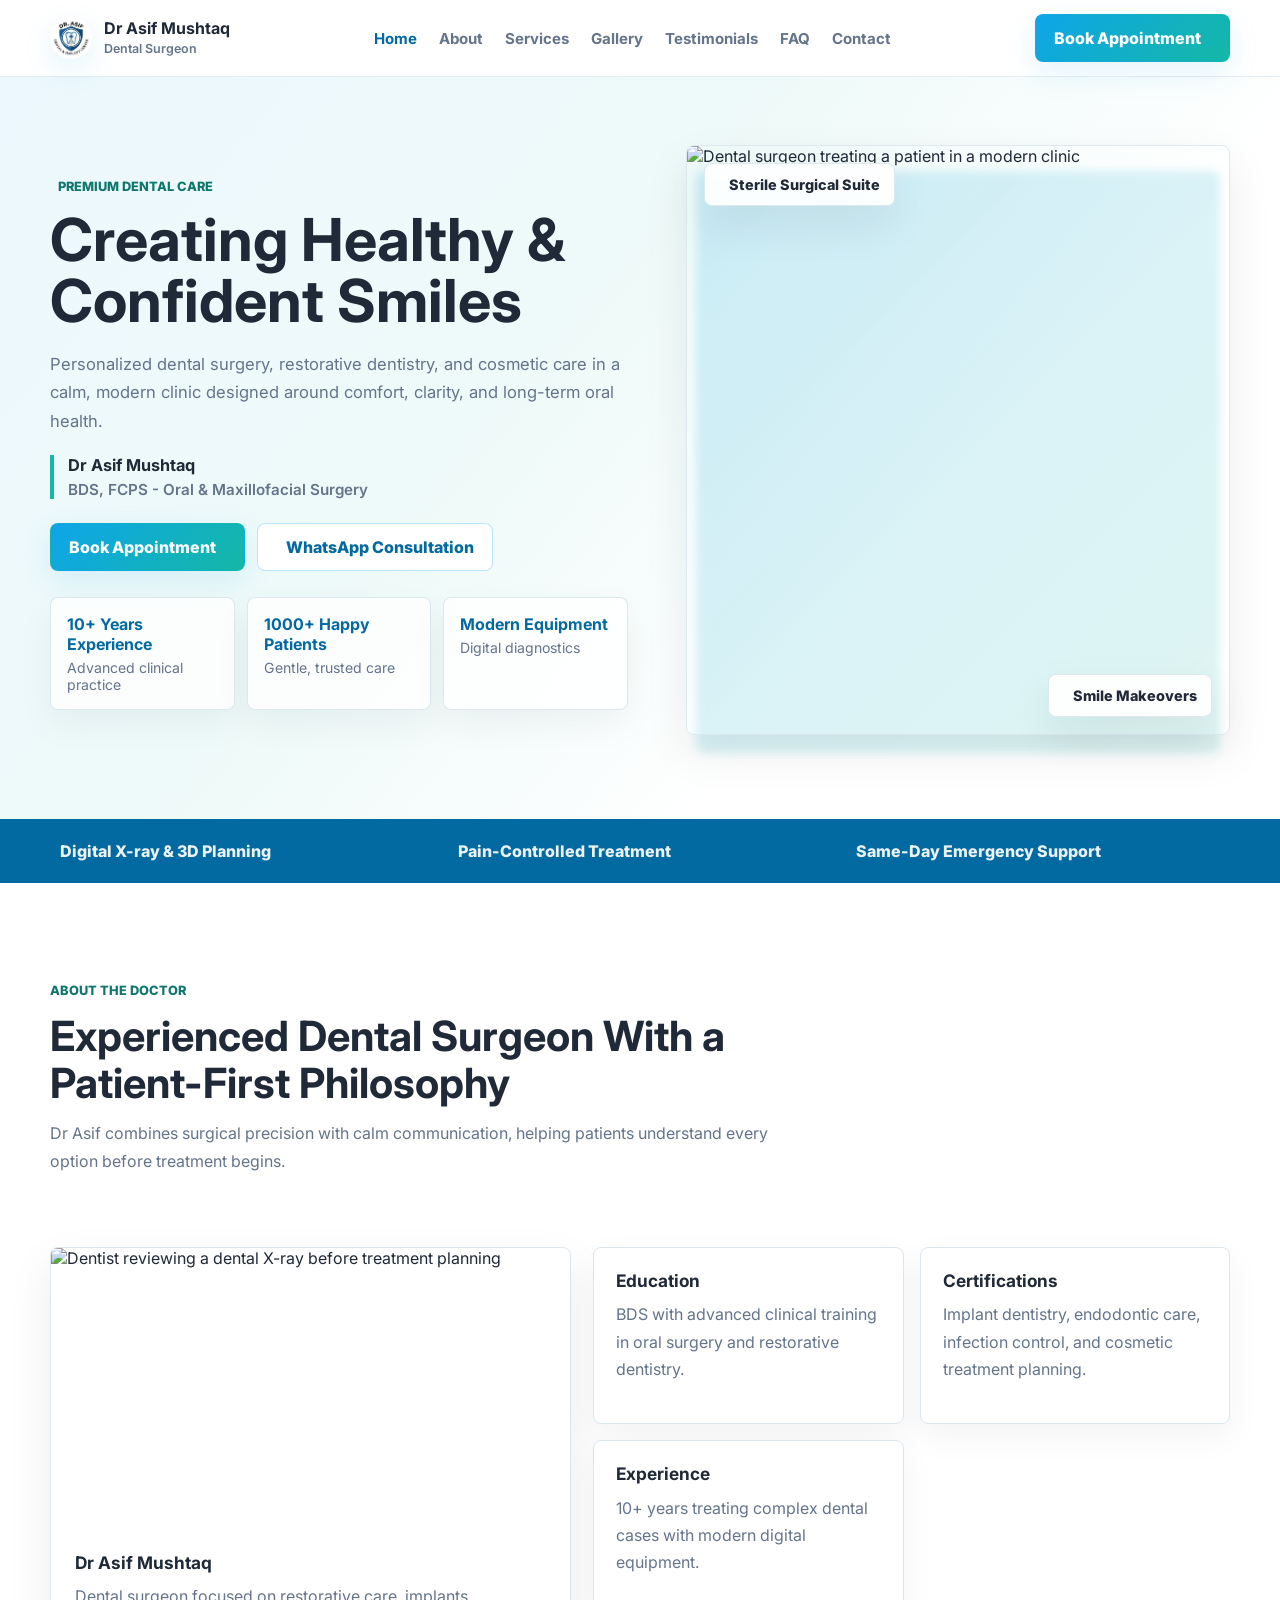
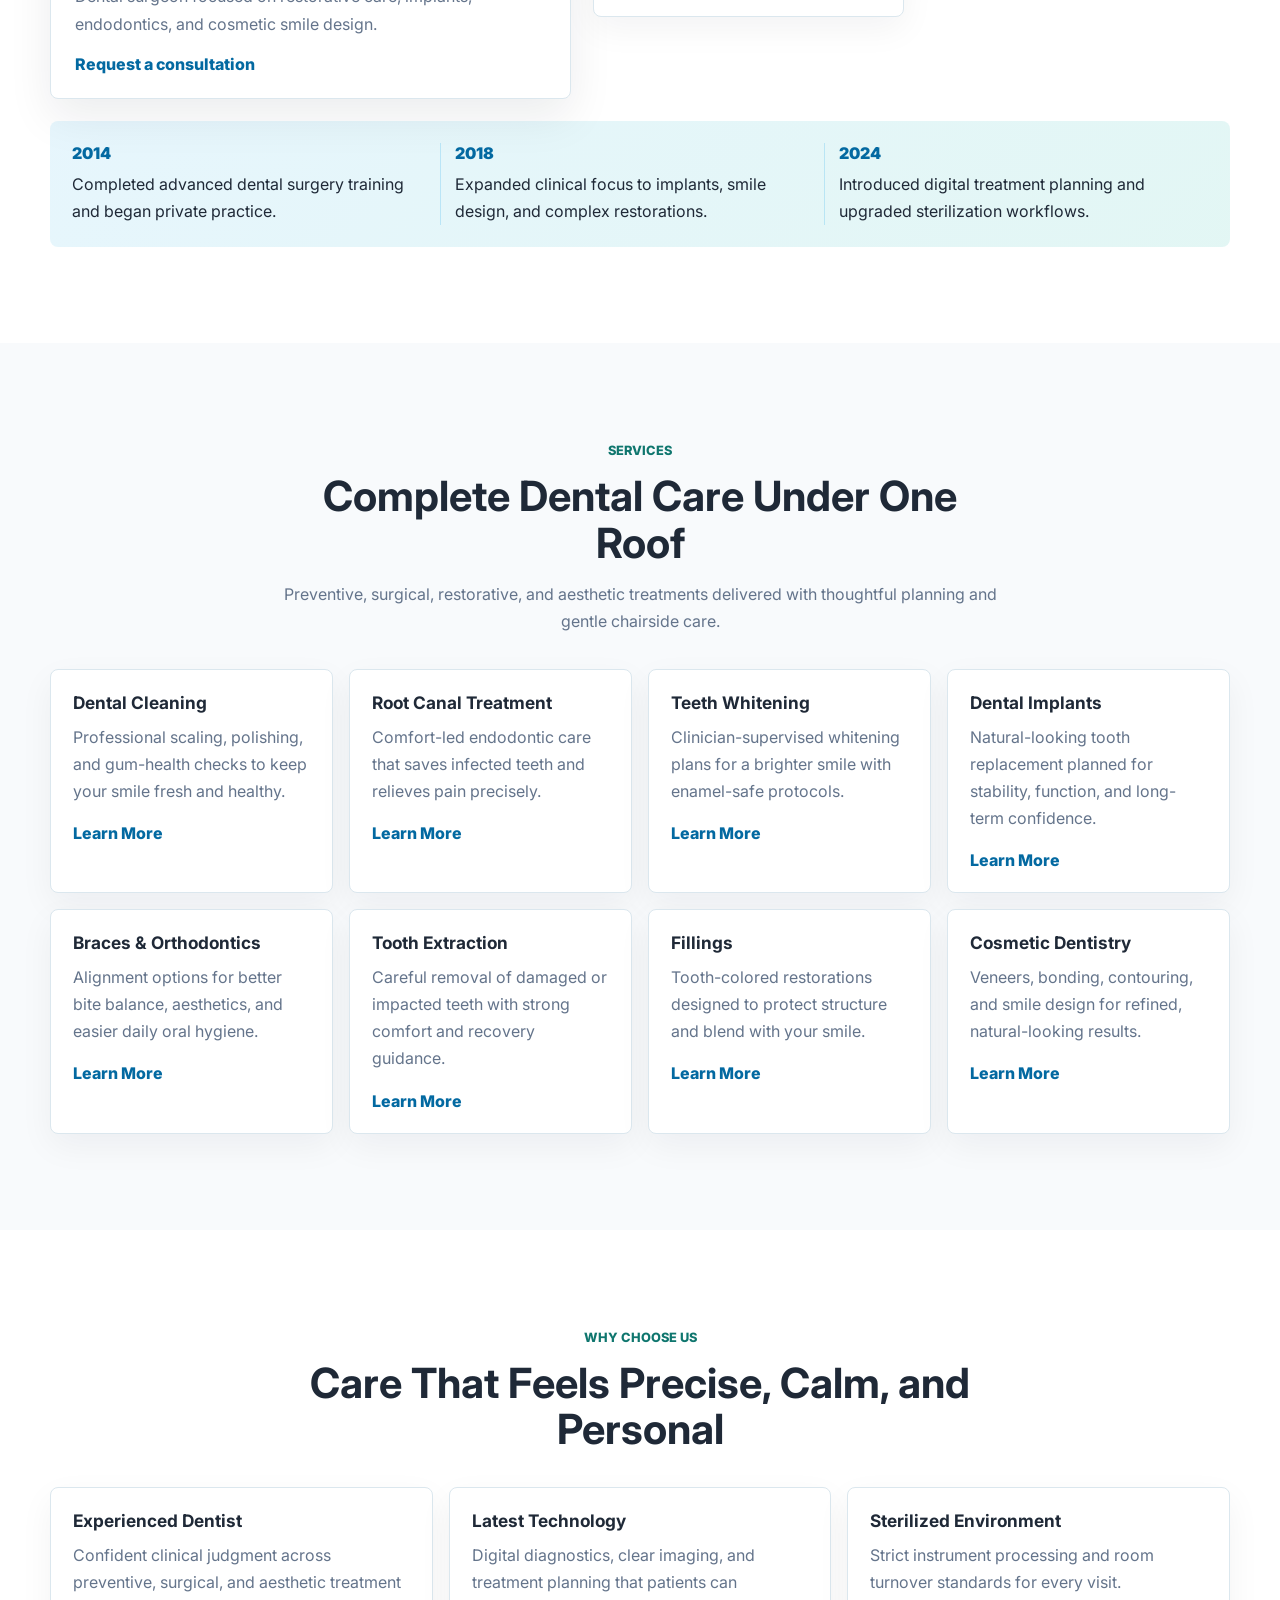
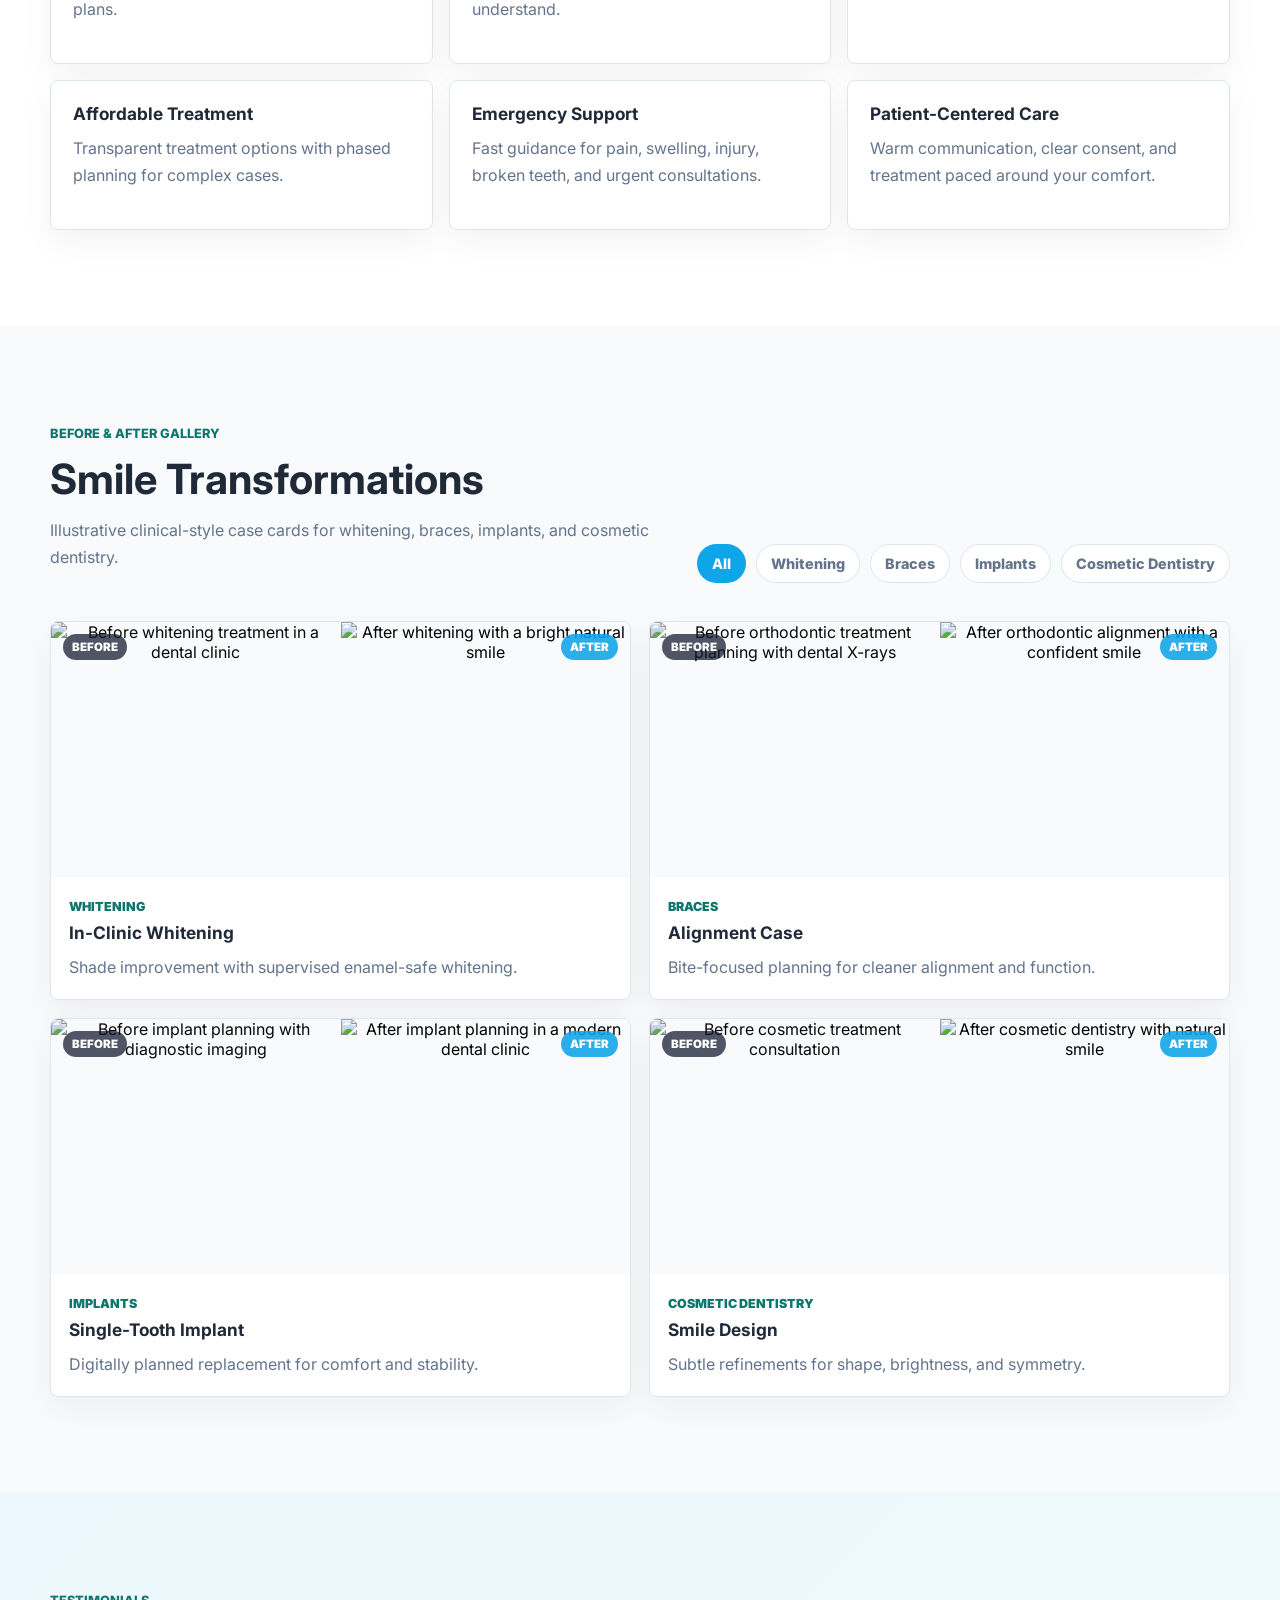
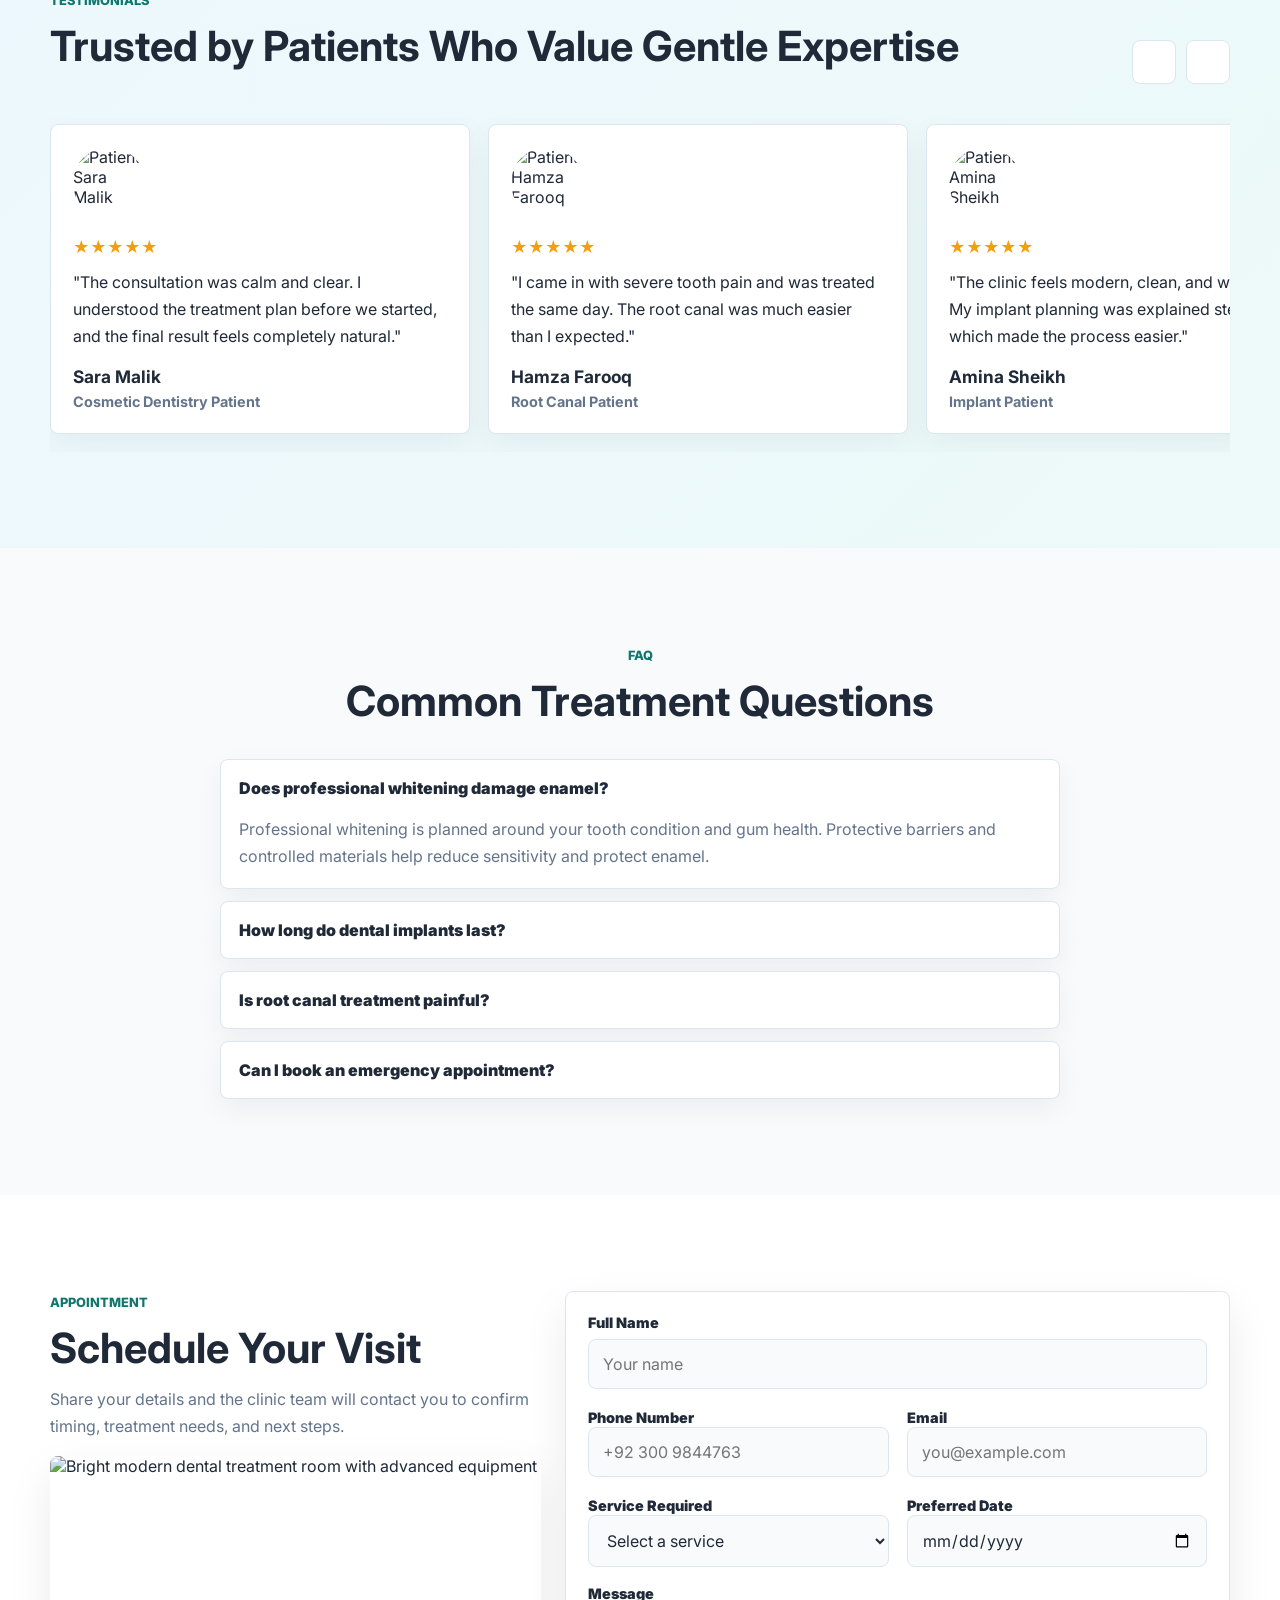
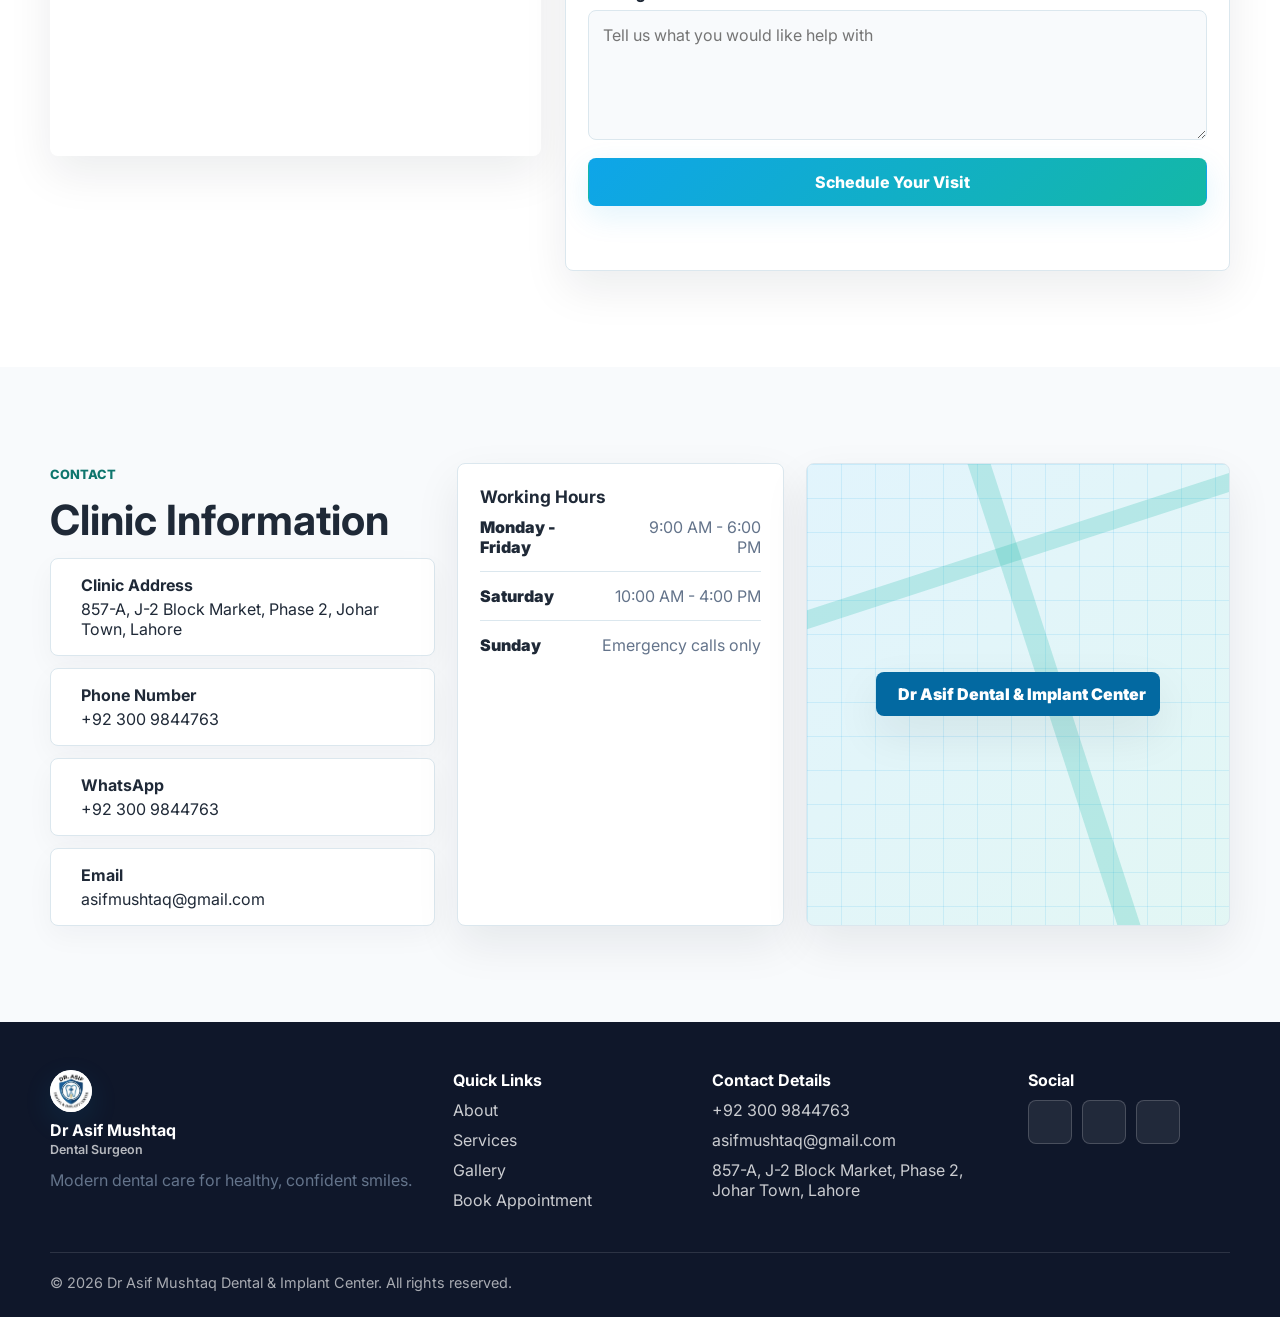
==== commit 4f2d8227: "update default values update default values" ====
--- a/index.html
+++ b/index.html
@@ -5,21 +5,21 @@
     <meta name="viewport" content="width=device-width, initial-scale=1" />
     <meta
       name="description"
-      content="Premium dentist portfolio website for Dr. Hazzar Ahmed, an experienced dental surgeon offering cosmetic dentistry, implants, orthodontics, root canal treatment, and preventive care."
+      content="Premium dentist portfolio website for Dr Asif Mushtaq, an experienced dental surgeon offering cosmetic dentistry, implants, orthodontics, root canal treatment, and preventive care."
     />
     <meta
       name="keywords"
       content="dentist, dental surgeon, dental clinic, dental implants, teeth whitening, root canal, cosmetic dentistry, orthodontics"
     />
     <meta name="theme-color" content="#0EA5E9" />
-    <meta property="og:title" content="Dr. Hazzar Ahmed | Dental Surgeon" />
+    <meta property="og:title" content="Dr Asif Mushtaq | Dental Surgeon" />
     <meta
       property="og:description"
       content="Creating healthy and confident smiles with modern dental care, advanced technology, and patient-centered treatment."
     />
     <meta property="og:type" content="website" />
-    <meta property="og:image" content="https://images.unsplash.com/photo-1588776814594-6d444894210e?auto=format&fit=crop&w=1400&q=80" />
-    <title>Dr. Hazzar Ahmed | Premium Dentist Portfolio</title>
+    <meta property="og:image" content="assets/images/dr-asif-logo.jpg" />
+    <title>Dr Asif Mushtaq | Premium Dentist Portfolio</title>
     <link rel="preconnect" href="https://fonts.googleapis.com" />
     <link rel="preconnect" href="https://fonts.gstatic.com" crossorigin />
     <link
@@ -34,14 +34,14 @@
       {
         "@context": "https://schema.org",
         "@type": "Dentist",
-        "name": "Dr. Hazzar Ahmed Dental Surgery",
-        "image": "https://images.unsplash.com/photo-1588776814594-6d444894210e?auto=format&fit=crop&w=1400&q=80",
-        "telephone": "+92 300 1234567",
-        "email": "appointments@hazzardental.com",
+        "name": "Dr Asif Mushtaq Dental & Implant Center",
+        "image": "assets/images/dr-asif-logo.jpg",
+        "telephone": "+92 300 9844763",
+        "email": "asifmushtaq@gmail.com",
         "priceRange": "$$",
         "address": {
           "@type": "PostalAddress",
-          "streetAddress": "Suite 12, Main Boulevard",
+          "streetAddress": "857-A, J-2 Block Market, Phase 2, Johar Town",
           "addressLocality": "Lahore",
           "addressCountry": "PK"
         },
@@ -68,10 +68,12 @@
 
     <header class="site-header" data-header>
       <nav class="nav container" aria-label="Primary navigation">
-        <a class="brand" href="#home" aria-label="Dr. Hazzar Ahmed home">
-          <span class="brand-mark" aria-hidden="true">H</span>
+        <a class="brand" href="#home" aria-label="Dr Asif Mushtaq home">
+          <span class="brand-mark" aria-hidden="true">
+            <img src="assets/images/dr-asif-logo.jpg" alt="" />
+          </span>
           <span>
-            <strong data-cms-field="doctor.name">Dr. Hazzar Ahmed</strong>
+            <strong data-cms-field="doctor.name">Dr Asif Mushtaq</strong>
             <small>Dental Surgeon</small>
           </span>
         </a>
@@ -110,7 +112,7 @@
               Personalized dental surgery, restorative dentistry, and cosmetic care in a calm, modern clinic designed around comfort, clarity, and long-term oral health.
             </p>
             <div class="doctor-line">
-              <strong data-cms-field="doctor.name">Dr. Hazzar Ahmed</strong>
+              <strong data-cms-field="doctor.name">Dr Asif Mushtaq</strong>
               <span data-cms-field="doctor.credentials">BDS, FCPS - Oral &amp; Maxillofacial Surgery</span>
             </div>
             <div class="hero-actions" aria-label="Hero actions">
@@ -121,7 +123,7 @@
               <a
                 class="btn btn-secondary"
                 data-cms-whatsapp-link
-                href="https://wa.me/923001234567?text=Hello%20Dr.%20Hazzar%20Ahmed%2C%20I%20would%20like%20a%20dental%20consultation."
+                href="https://wa.me/923009844763?text=Hello%20Dr%20Asif%20Mushtaq%2C%20I%20would%20like%20a%20dental%20consultation."
                 target="_blank"
                 rel="noopener"
               >
@@ -185,7 +187,7 @@
             <p class="eyebrow">About the Doctor</p>
             <h2 id="about-title">Experienced Dental Surgeon With a Patient-First Philosophy</h2>
             <p>
-              Dr. Hazzar combines surgical precision with calm communication, helping patients understand every option before treatment begins.
+              Dr Asif combines surgical precision with calm communication, helping patients understand every option before treatment begins.
             </p>
           </div>
 
@@ -195,7 +197,7 @@
               alt="Dentist reviewing a dental X-ray before treatment planning"
             />
             <div class="profile-content">
-              <h3>Dr. Hazzar Ahmed</h3>
+              <h3>Dr Asif Mushtaq</h3>
               <p>
                 Dental surgeon focused on restorative care, implants, endodontics, and cosmetic smile design.
               </p>
@@ -617,7 +619,7 @@
             <div class="form-row two-columns">
               <div>
                 <label for="phone">Phone Number</label>
-                <input id="phone" name="phone" type="tel" autocomplete="tel" required placeholder="+92 300 1234567" />
+                <input id="phone" name="phone" type="tel" autocomplete="tel" required placeholder="+92 300 9844763" />
               </div>
               <div>
                 <label for="email">Email</label>
@@ -663,32 +665,32 @@
             <p class="eyebrow">Contact</p>
             <h2 id="contact-title">Clinic Information</h2>
             <div class="contact-list">
-              <a href="https://maps.google.com/?q=Suite%2012%20Main%20Boulevard%20Lahore" target="_blank" rel="noopener" data-cms-map-link>
+              <a href="https://maps.google.com/?q=857-A%20J-2%20Block%20Market%20Phase%202%20Johar%20Town%20Lahore" target="_blank" rel="noopener" data-cms-map-link>
                 <i data-lucide="map-pin" aria-hidden="true"></i>
                 <span>
                   <strong>Clinic Address</strong>
-                  <span data-cms-field="contact.address">Suite 12, Main Boulevard, Lahore</span>
+                  <span data-cms-field="contact.address">857-A, J-2 Block Market, Phase 2, Johar Town, Lahore</span>
                 </span>
               </a>
-              <a href="tel:+923001234567" data-cms-phone-link>
+              <a href="tel:+923009844763" data-cms-phone-link>
                 <i data-lucide="phone" aria-hidden="true"></i>
                 <span>
                   <strong>Phone Number</strong>
-                  <span data-cms-field="contact.phone">+92 300 1234567</span>
+                  <span data-cms-field="contact.phone">+92 300 9844763</span>
                 </span>
               </a>
-              <a href="https://wa.me/923001234567" target="_blank" rel="noopener" data-cms-whatsapp-link>
+              <a href="https://wa.me/923009844763" target="_blank" rel="noopener" data-cms-whatsapp-link>
                 <i data-lucide="message-circle" aria-hidden="true"></i>
                 <span>
                   <strong>WhatsApp</strong>
-                  <span data-cms-field="contact.whatsapp">+92 300 1234567</span>
+                  <span data-cms-field="contact.whatsapp">+92 300 9844763</span>
                 </span>
               </a>
-              <a href="mailto:appointments@hazzardental.com" data-cms-email-link>
+              <a href="mailto:asifmushtaq@gmail.com" data-cms-email-link>
                 <i data-lucide="mail" aria-hidden="true"></i>
                 <span>
                   <strong>Email</strong>
-                  <span data-cms-field="contact.email">appointments@hazzardental.com</span>
+                  <span data-cms-field="contact.email">asifmushtaq@gmail.com</span>
                 </span>
               </a>
             </div>
@@ -716,7 +718,7 @@
             <div class="map-grid" aria-hidden="true"></div>
             <div class="map-pin">
               <i data-lucide="map-pin" aria-hidden="true"></i>
-              <span>Hazzar Dental Surgery</span>
+              <span>Dr Asif Dental &amp; Implant Center</span>
             </div>
           </div>
         </div>
@@ -726,10 +728,12 @@
     <footer class="site-footer">
       <div class="container footer-grid">
         <div>
-          <a class="brand footer-brand" href="#home" aria-label="Dr. Hazzar Ahmed home">
-            <span class="brand-mark" aria-hidden="true">H</span>
+          <a class="brand footer-brand" href="#home" aria-label="Dr Asif Mushtaq home">
+            <span class="brand-mark" aria-hidden="true">
+              <img src="assets/images/dr-asif-logo.jpg" alt="" />
+            </span>
             <span>
-              <strong data-cms-field="doctor.name">Dr. Hazzar Ahmed</strong>
+              <strong data-cms-field="doctor.name">Dr Asif Mushtaq</strong>
               <small>Dental Surgeon</small>
             </span>
           </a>
@@ -744,9 +748,9 @@
         </div>
         <div>
           <h3>Contact Details</h3>
-          <a href="tel:+923001234567" data-cms-phone-link data-cms-field="contact.phone">+92 300 1234567</a>
-          <a href="mailto:appointments@hazzardental.com" data-cms-email-link data-cms-field="contact.email">appointments@hazzardental.com</a>
-          <span data-cms-field="contact.address">Suite 12, Main Boulevard, Lahore</span>
+          <a href="tel:+923009844763" data-cms-phone-link data-cms-field="contact.phone">+92 300 9844763</a>
+          <a href="mailto:asifmushtaq@gmail.com" data-cms-email-link data-cms-field="contact.email">asifmushtaq@gmail.com</a>
+          <span data-cms-field="contact.address">857-A, J-2 Block Market, Phase 2, Johar Town, Lahore</span>
         </div>
         <div>
           <h3>Social</h3>
@@ -764,7 +768,7 @@
         </div>
       </div>
       <div class="container footer-bottom">
-        <p>&copy; <span data-year></span> Dr. Hazzar Ahmed Dental Surgery. All rights reserved.</p>
+        <p>&copy; <span data-year></span> Dr Asif Mushtaq Dental &amp; Implant Center. All rights reserved.</p>
       </div>
     </footer>
 
--- a/assets/css/styles.css
+++ b/assets/css/styles.css
@@ -138,11 +138,19 @@
   place-items: center;
   width: 42px;
   height: 42px;
+  overflow: hidden;
   border-radius: 50%;
   color: var(--white);
-  background: linear-gradient(135deg, var(--primary), var(--secondary));
+  background: var(--white);
   font-weight: 800;
   box-shadow: var(--shadow-soft);
+}
+
+.brand-mark img {
+  width: 100%;
+  height: 100%;
+  border-radius: 50%;
+  object-fit: cover;
 }
 
 .brand strong,
@@ -673,6 +681,7 @@
   position: relative;
   display: grid;
   grid-template-columns: 1fr 1fr;
+  width: 100%;
   min-height: 255px;
   overflow: hidden;
   background: var(--surface);
@@ -689,6 +698,7 @@
   background: rgba(15, 23, 42, 0.72);
   font-size: 0.72rem;
   font-weight: 900;
+  text-transform: uppercase;
 }
 
 .comparison::before {
@@ -716,7 +726,7 @@
   padding: 18px;
 }
 
-.case-card span {
+.case-card > div > span {
   display: inline-block;
   margin-bottom: 8px;
   color: var(--secondary-dark);
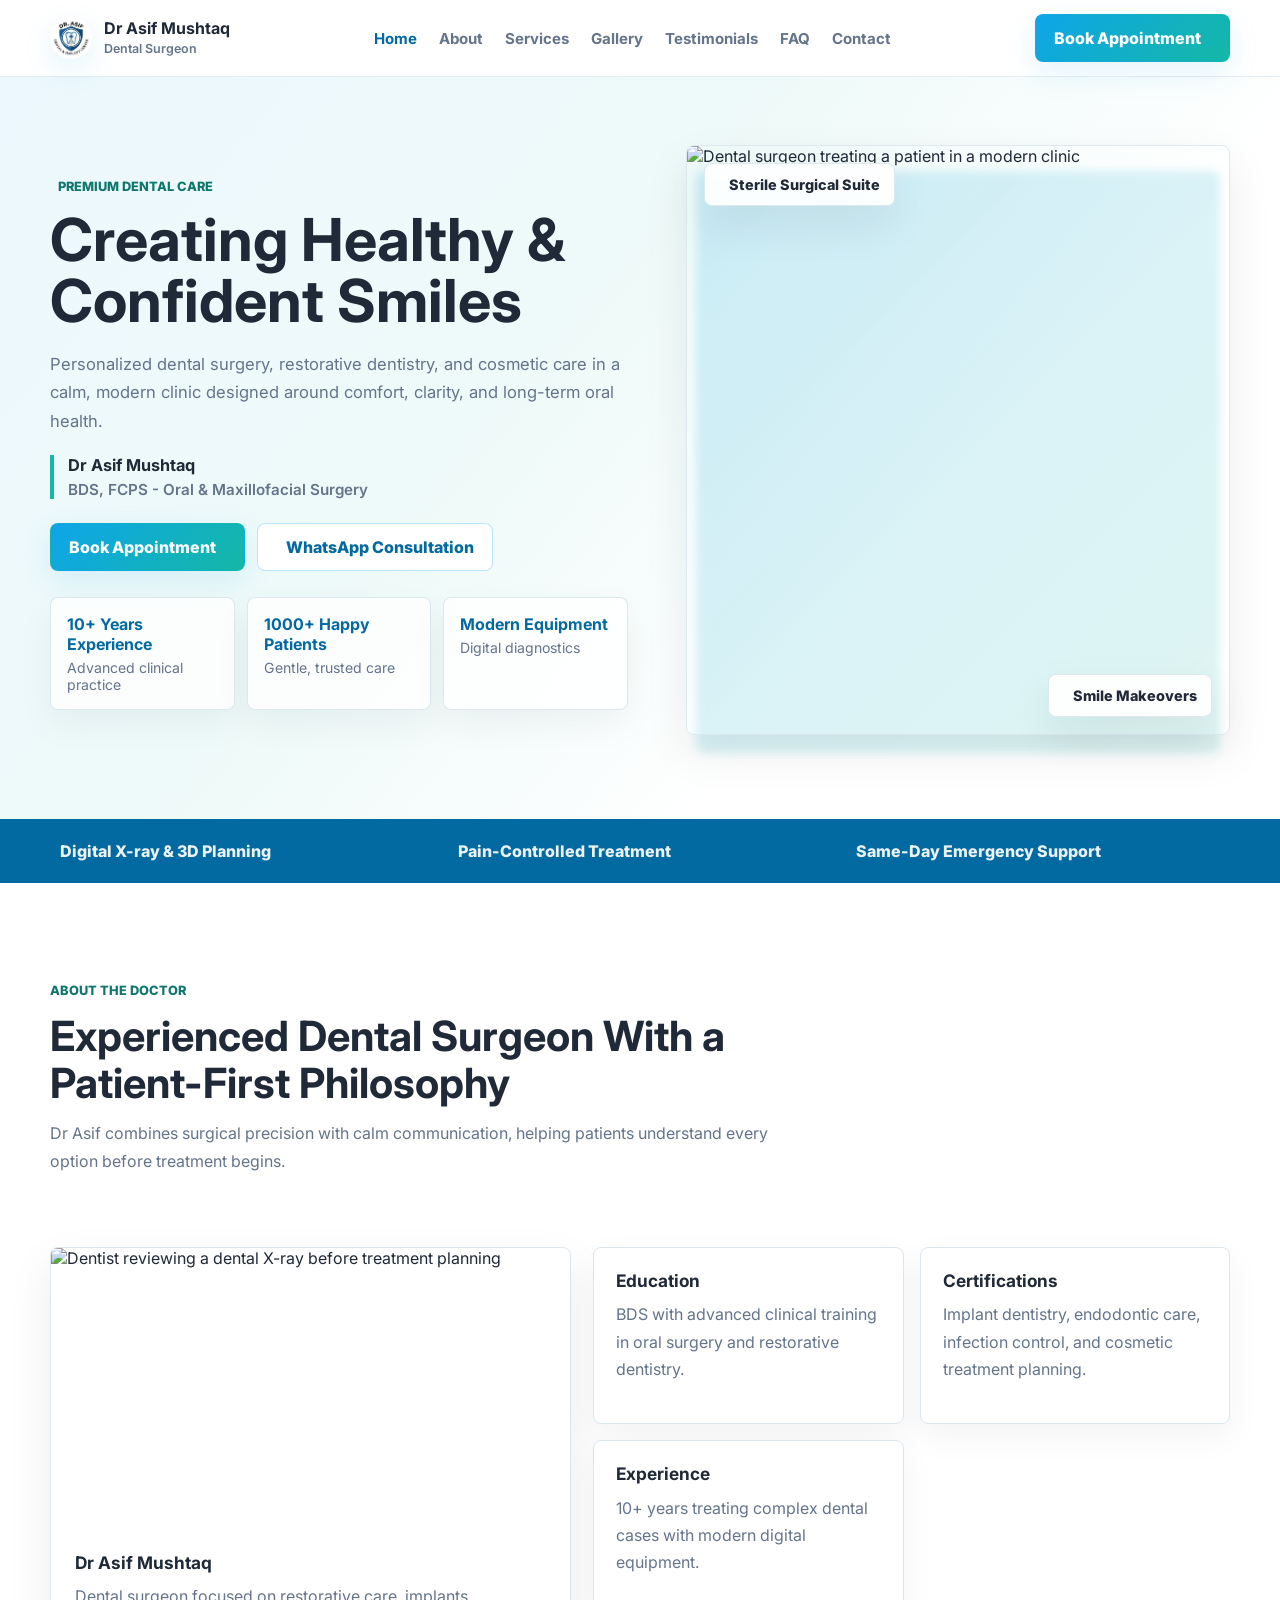
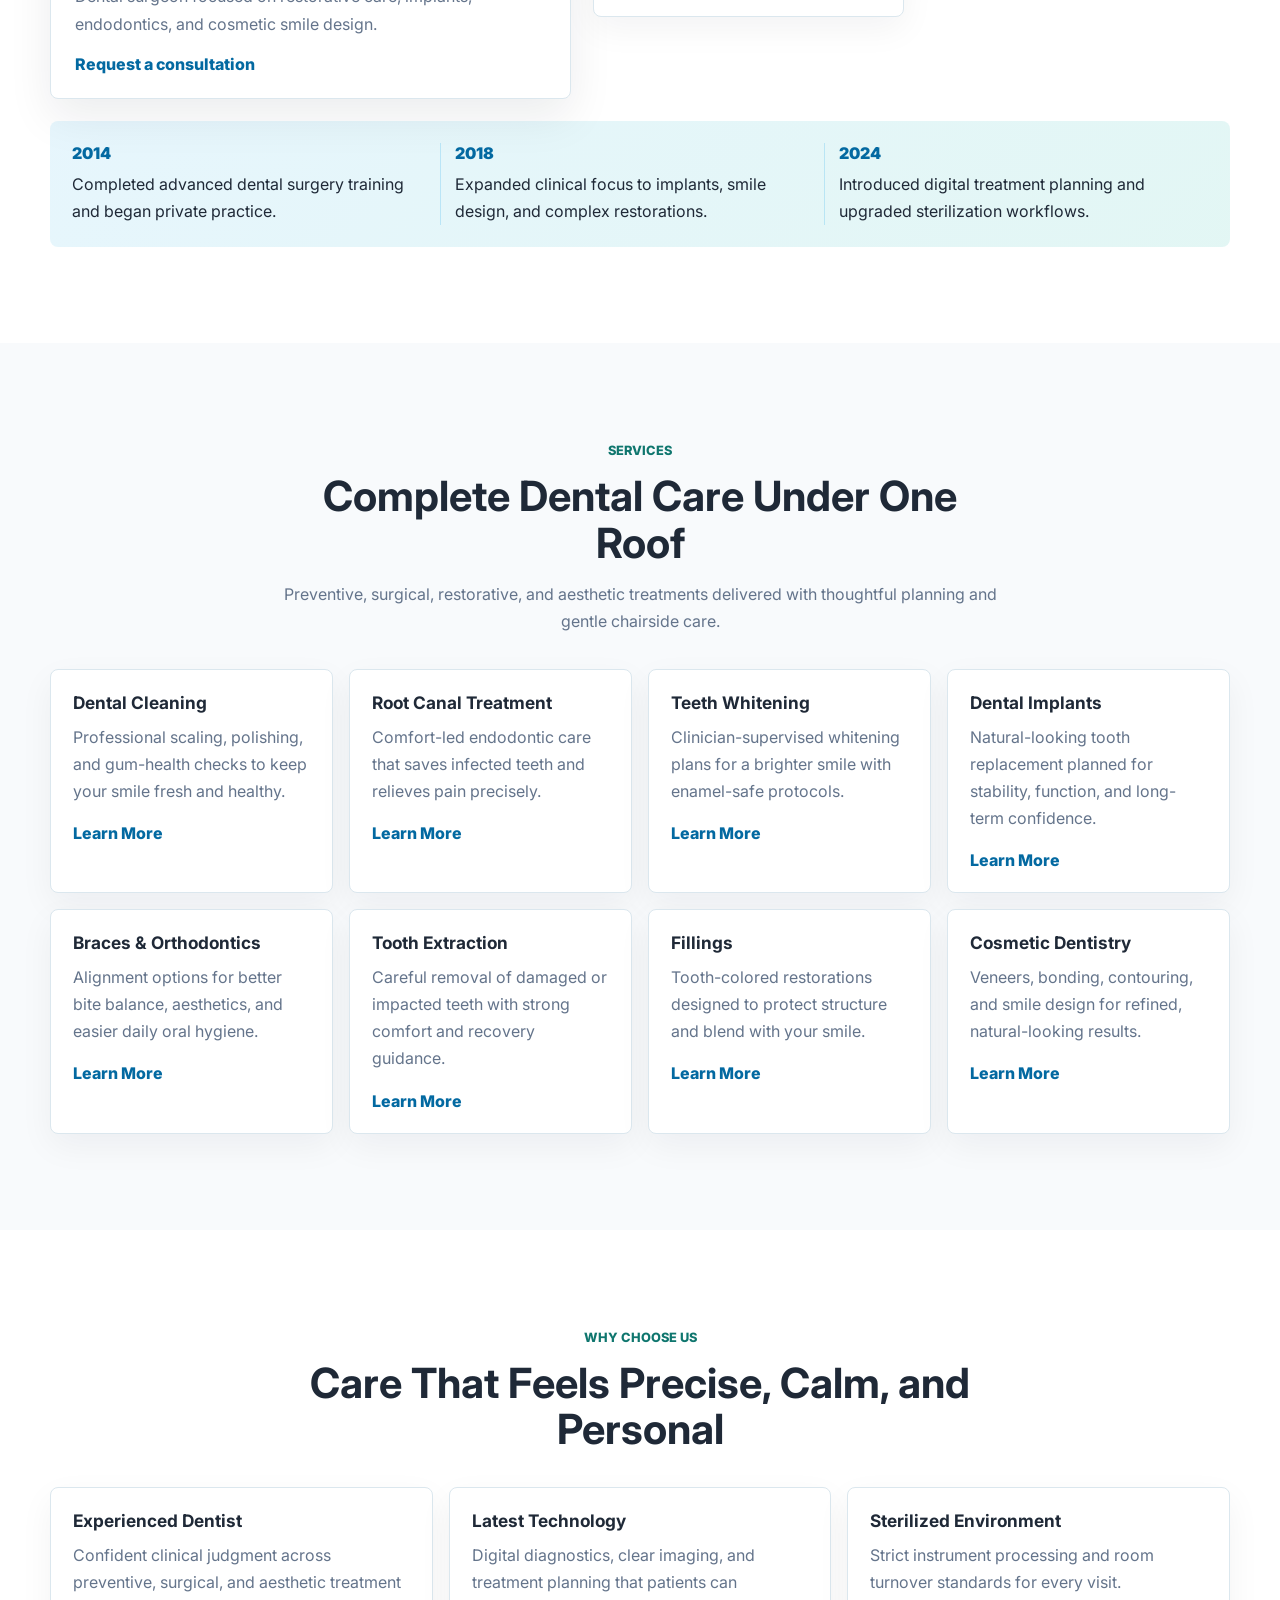
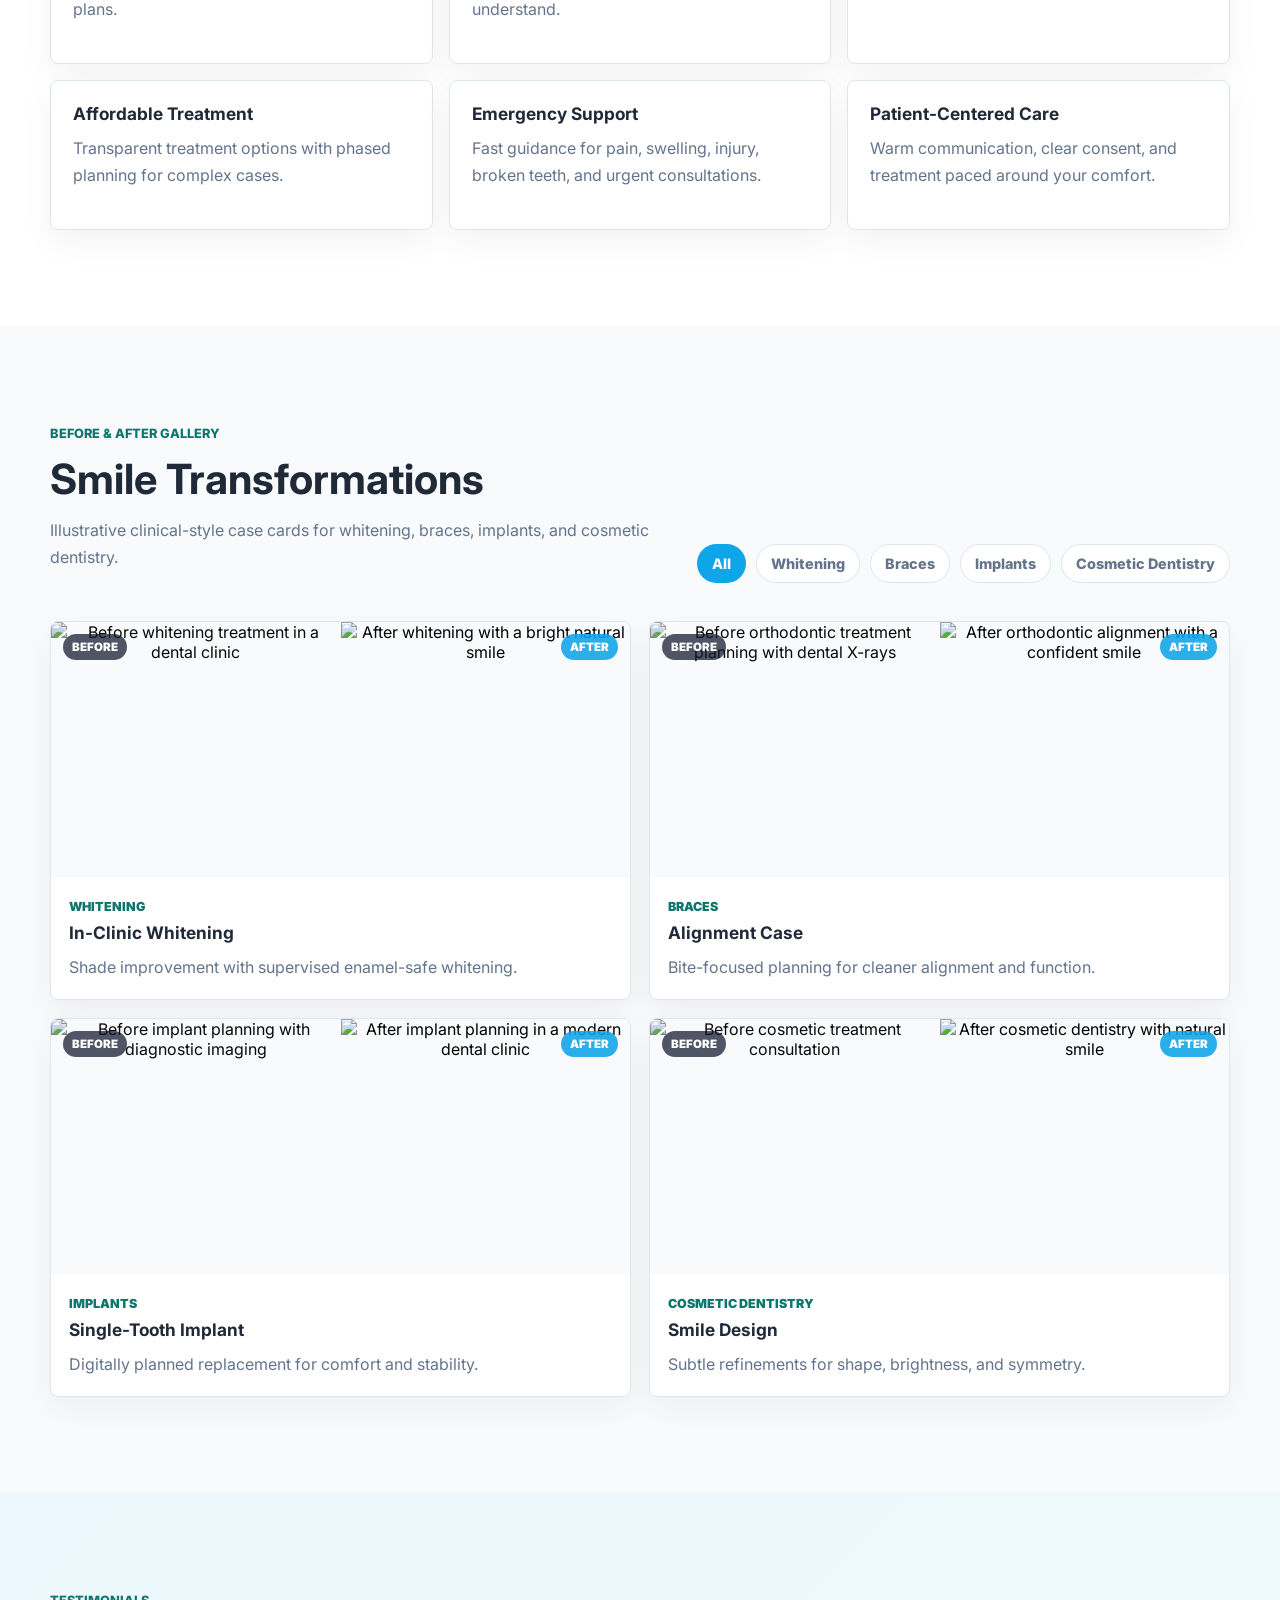
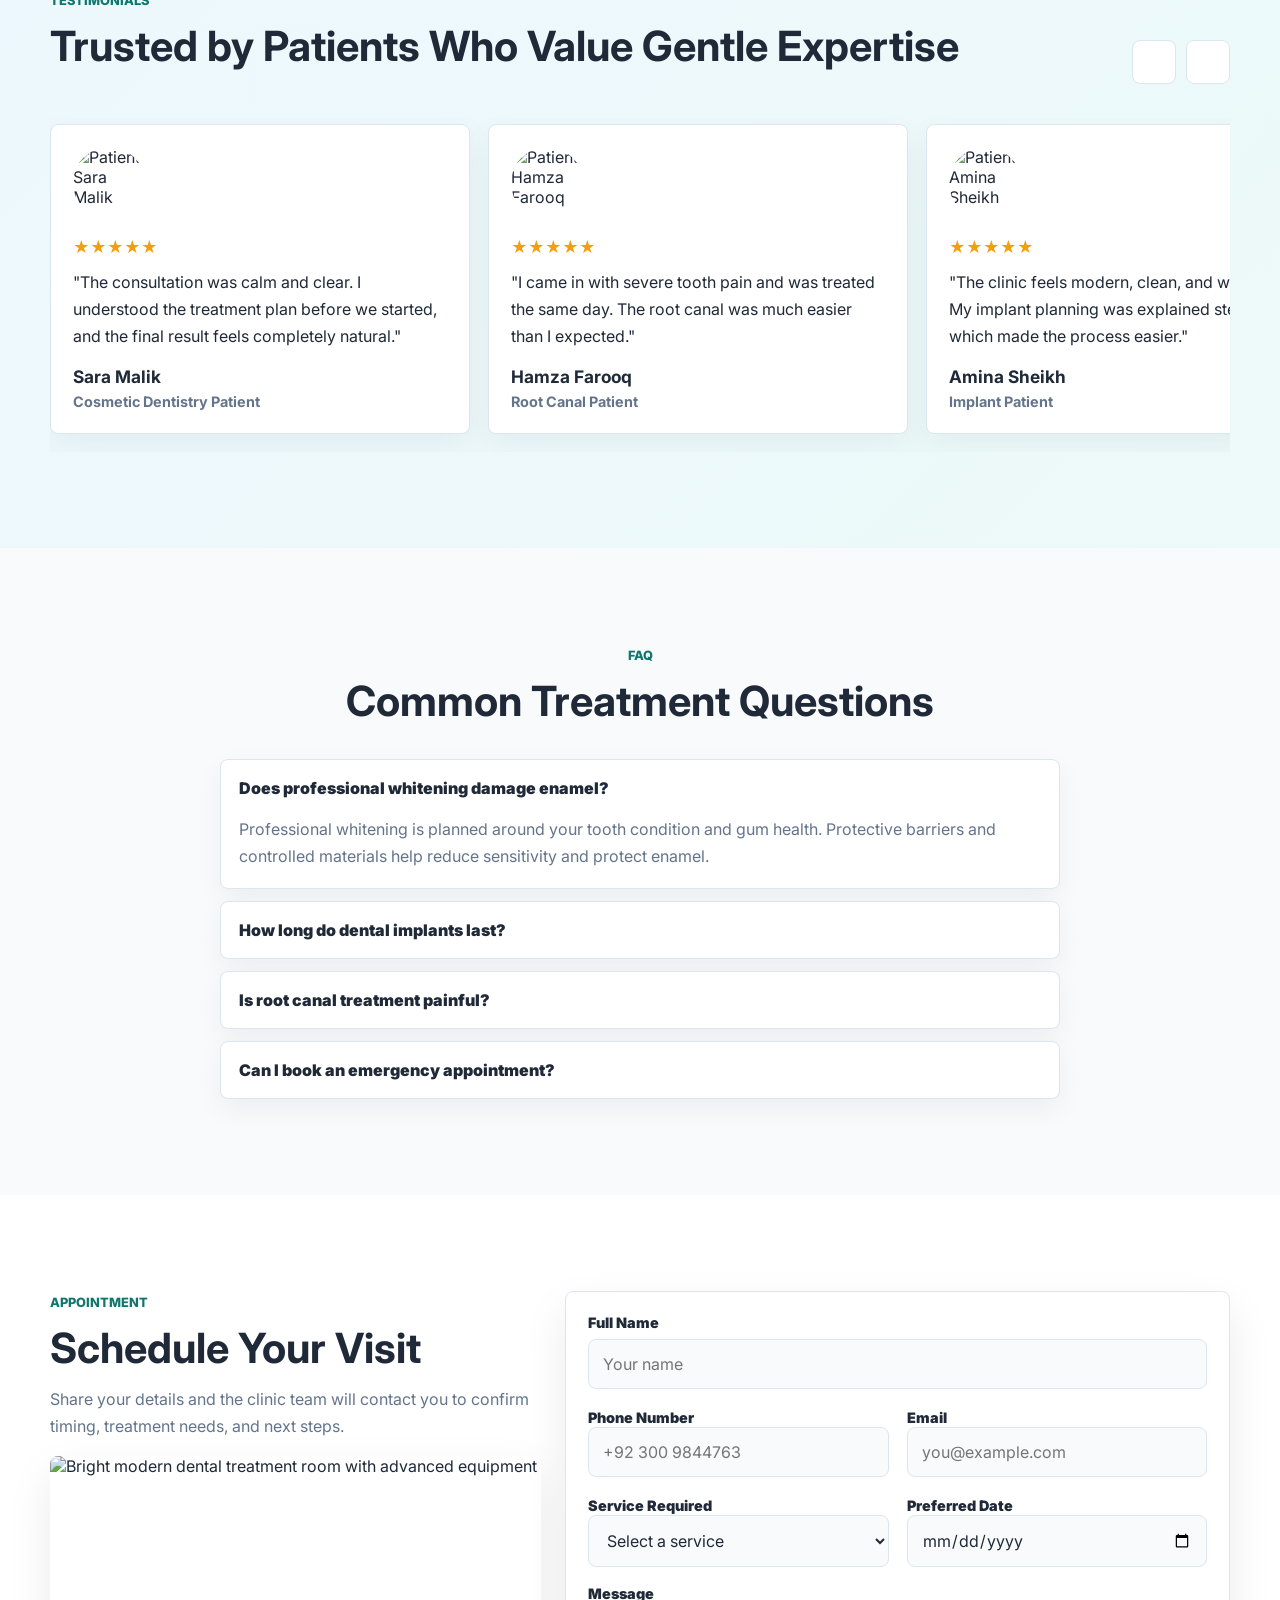
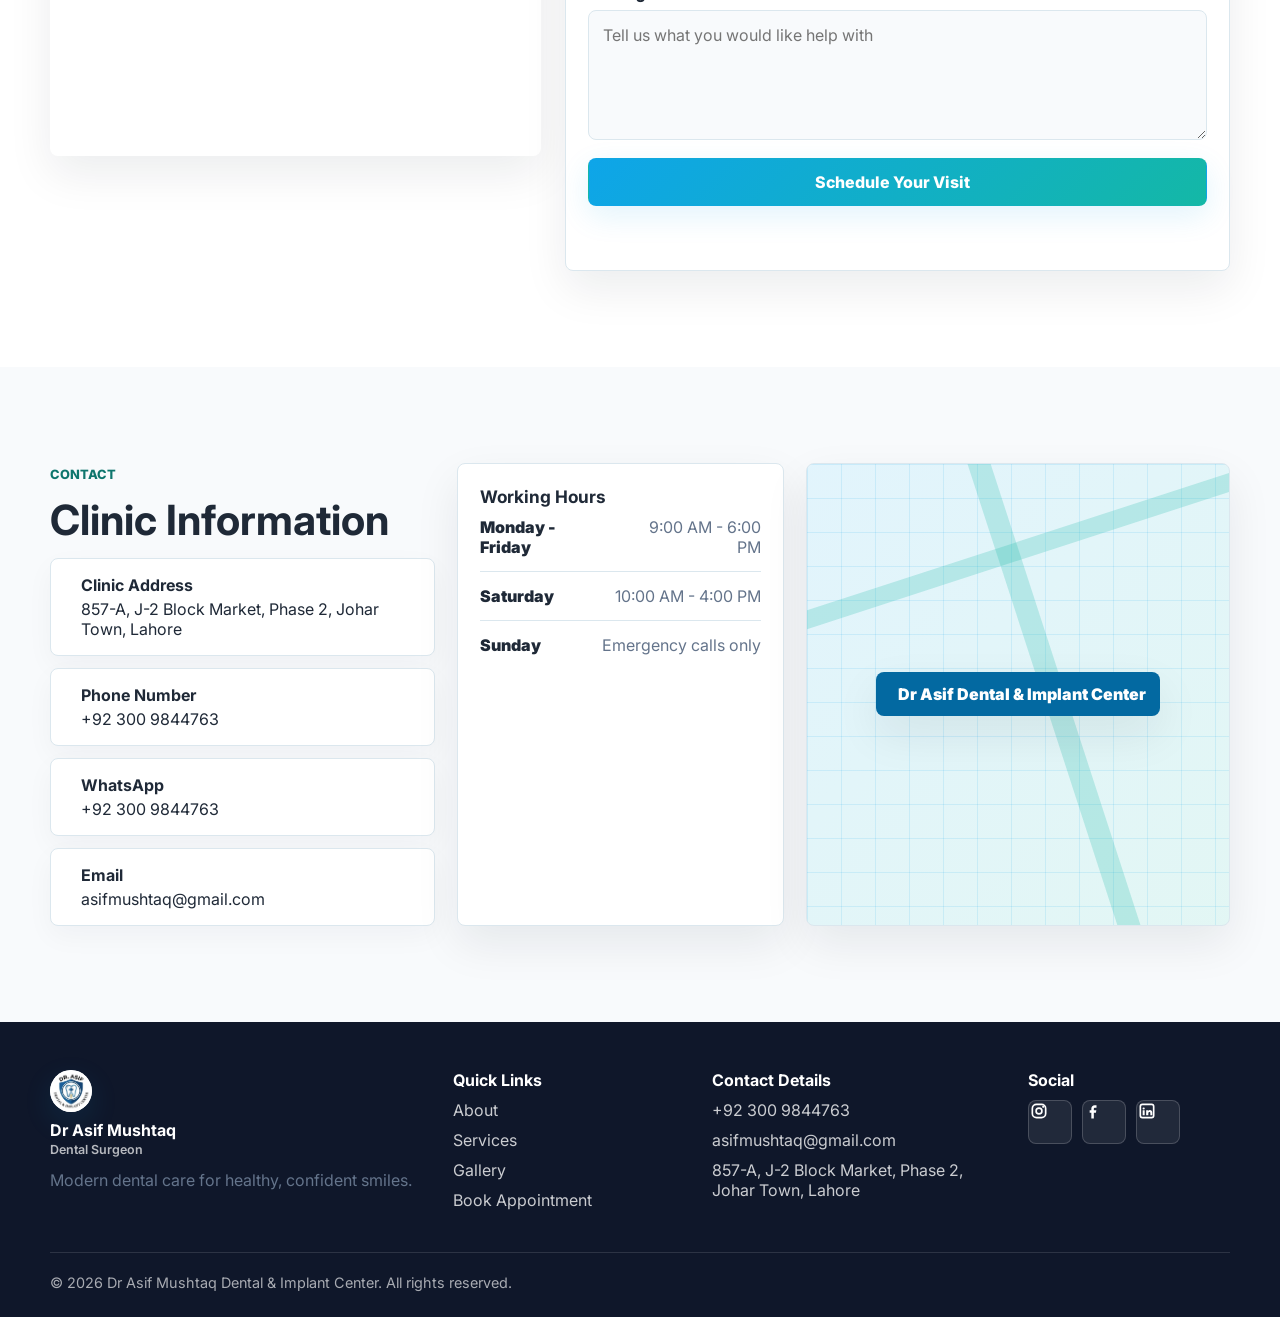
==== commit 9d9362a4: "social icons fix social icons fix" ====
--- a/index.html
+++ b/index.html
@@ -756,13 +756,26 @@
           <h3>Social</h3>
           <div class="social-links">
             <a href="#" aria-label="Instagram" data-cms-social="instagram">
-              <i data-lucide="camera" aria-hidden="true"></i>
+              <svg class="social-icon" data-social-icon="instagram" viewBox="0 0 24 24" aria-hidden="true">
+                <rect x="4" y="4" width="16" height="16" rx="5" fill="none" stroke="currentColor" stroke-width="2" />
+                <circle cx="12" cy="12" r="3.5" fill="none" stroke="currentColor" stroke-width="2" />
+                <circle cx="17" cy="7" r="1.25" fill="currentColor" />
+              </svg>
             </a>
             <a href="#" aria-label="Facebook" data-cms-social="facebook">
-              <i data-lucide="message-square" aria-hidden="true"></i>
+              <svg class="social-icon" data-social-icon="facebook" viewBox="0 0 24 24" aria-hidden="true">
+                <path
+                  d="M14 8h2.2V5H14c-2.3 0-4 1.7-4 4v2H8v3h2v7h3v-7h2.5l.5-3h-3V9c0-.6.4-1 1-1Z"
+                  fill="currentColor"
+                />
+              </svg>
             </a>
-            <a href="#" aria-label="LinkedIn">
-              <i data-lucide="briefcase-business" aria-hidden="true"></i>
+            <a href="#" aria-label="LinkedIn" data-cms-social="linkedin">
+              <svg class="social-icon" data-social-icon="linkedin" viewBox="0 0 24 24" aria-hidden="true">
+                <rect x="4" y="4" width="16" height="16" rx="2.5" fill="none" stroke="currentColor" stroke-width="2" />
+                <circle cx="8" cy="9" r="1.3" fill="currentColor" />
+                <path d="M6.8 11h2.4v6H6.8zM11 11h2.3v.9c.4-.6 1.1-1.1 2.2-1.1 1.7 0 2.9 1.1 2.9 3.4V17H16v-2.5c0-.9-.3-1.4-1.1-1.4-.7 0-1 .5-1.2.9-.1.2-.1.4-.1.7V17H11z" fill="currentColor" />
+              </svg>
             </a>
           </div>
         </div>
--- a/assets/css/styles.css
+++ b/assets/css/styles.css
@@ -1132,6 +1132,13 @@
   background: rgba(255, 255, 255, 0.08);
 }
 
+.social-icon {
+  display: block;
+  width: 20px;
+  height: 20px;
+  flex: 0 0 20px;
+}
+
 .footer-bottom {
   margin-top: 32px;
   padding-top: 18px;
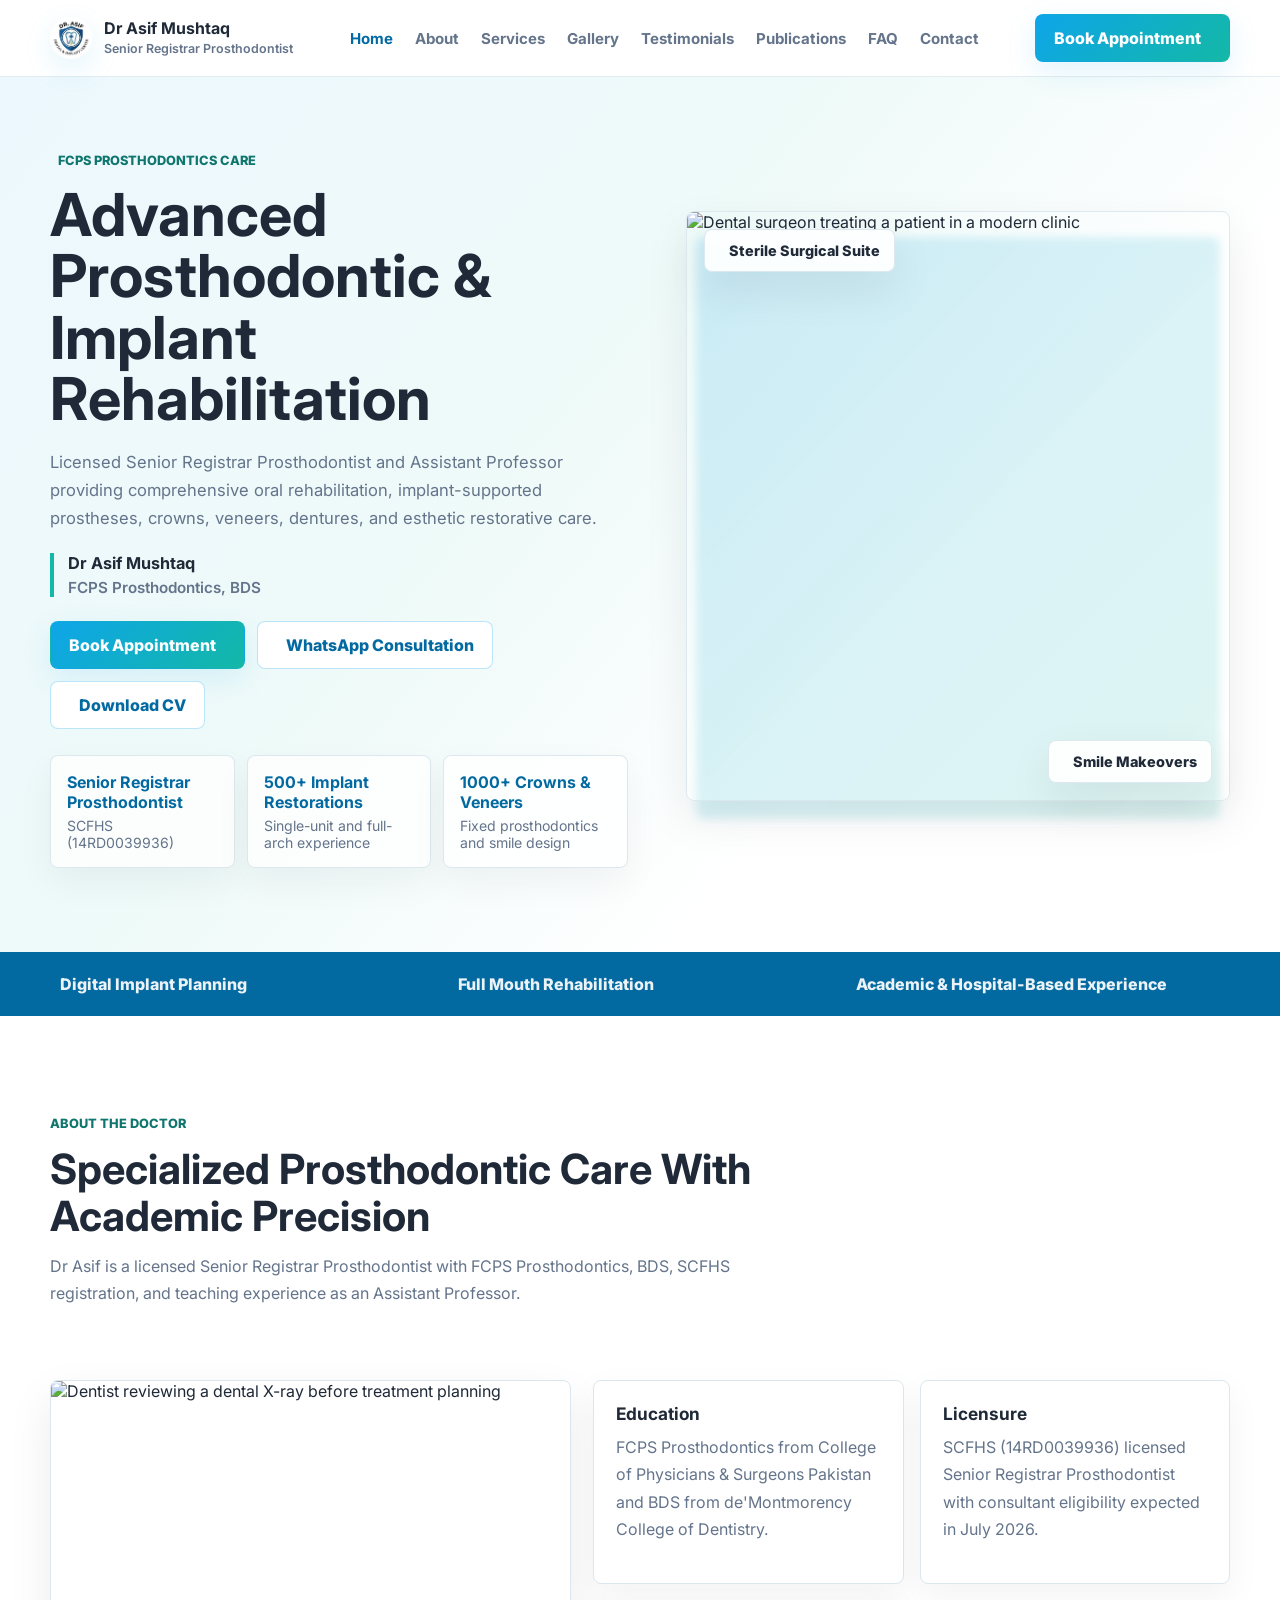
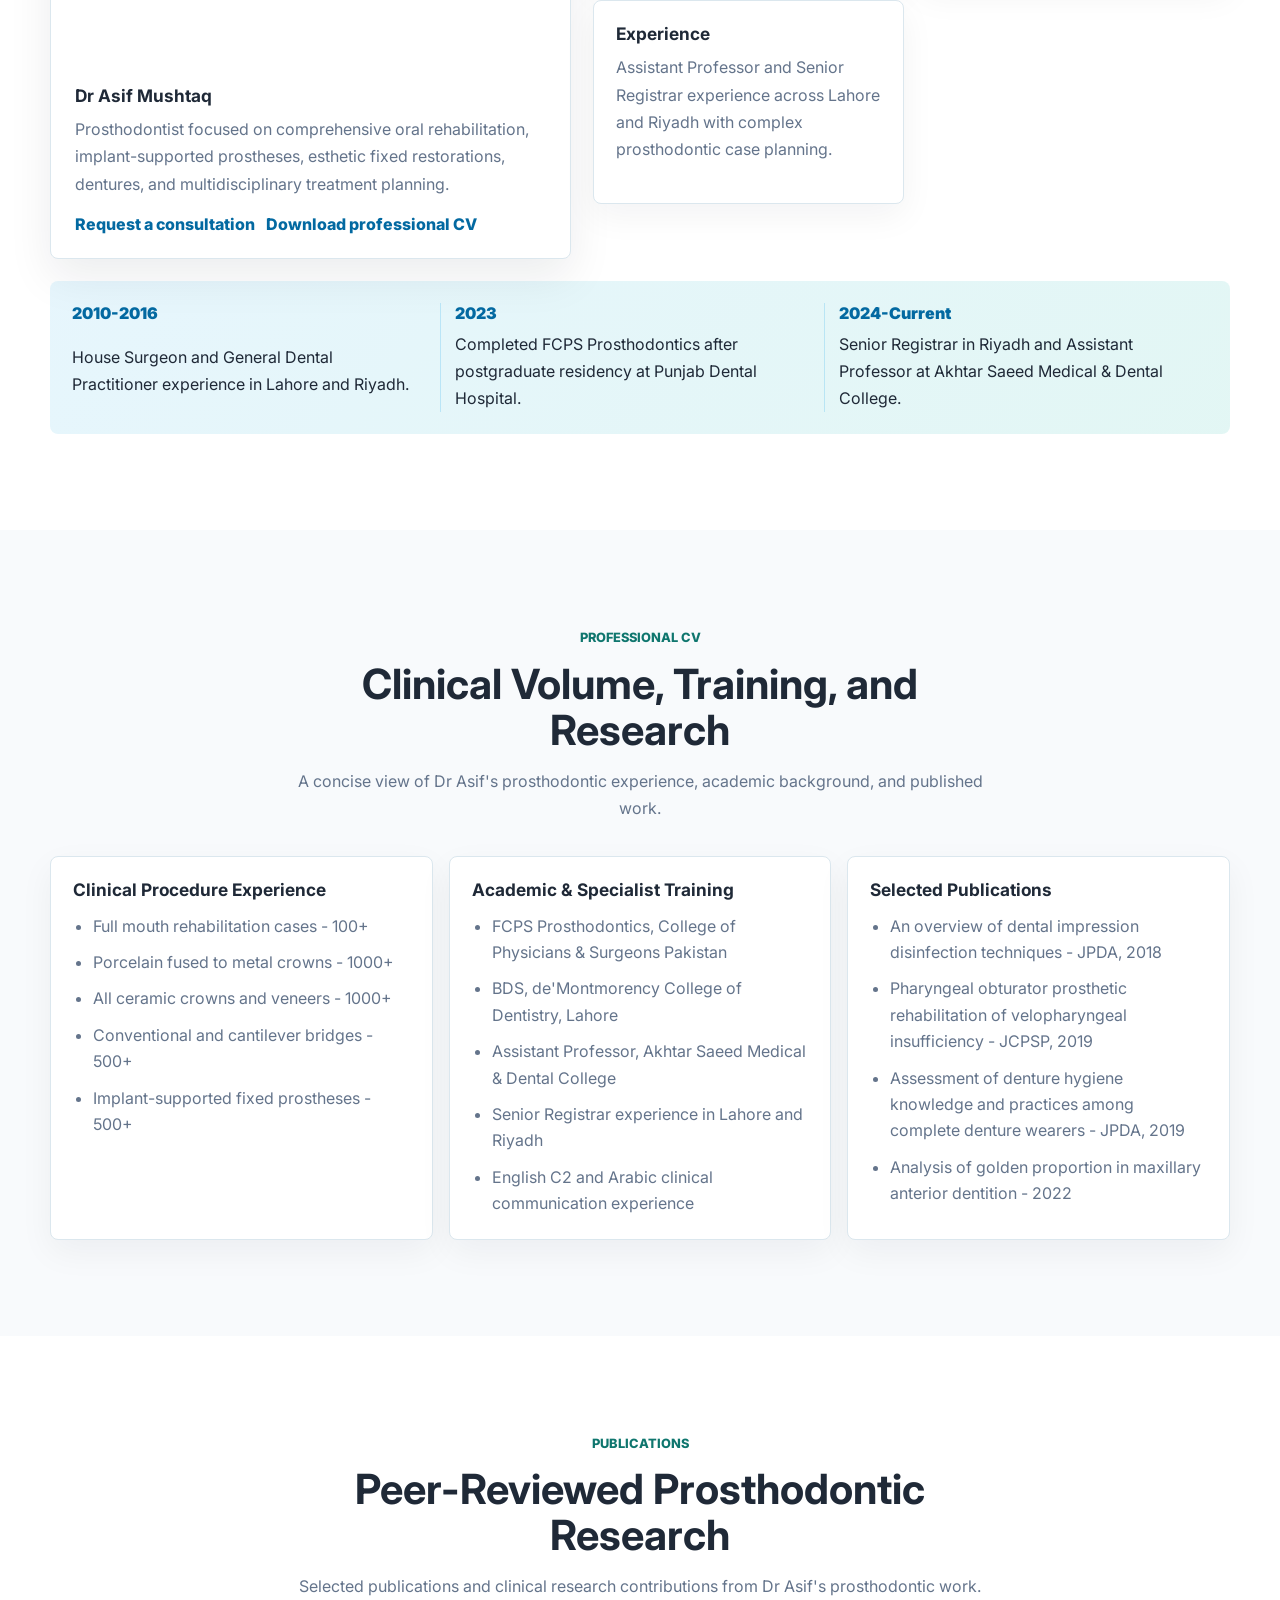
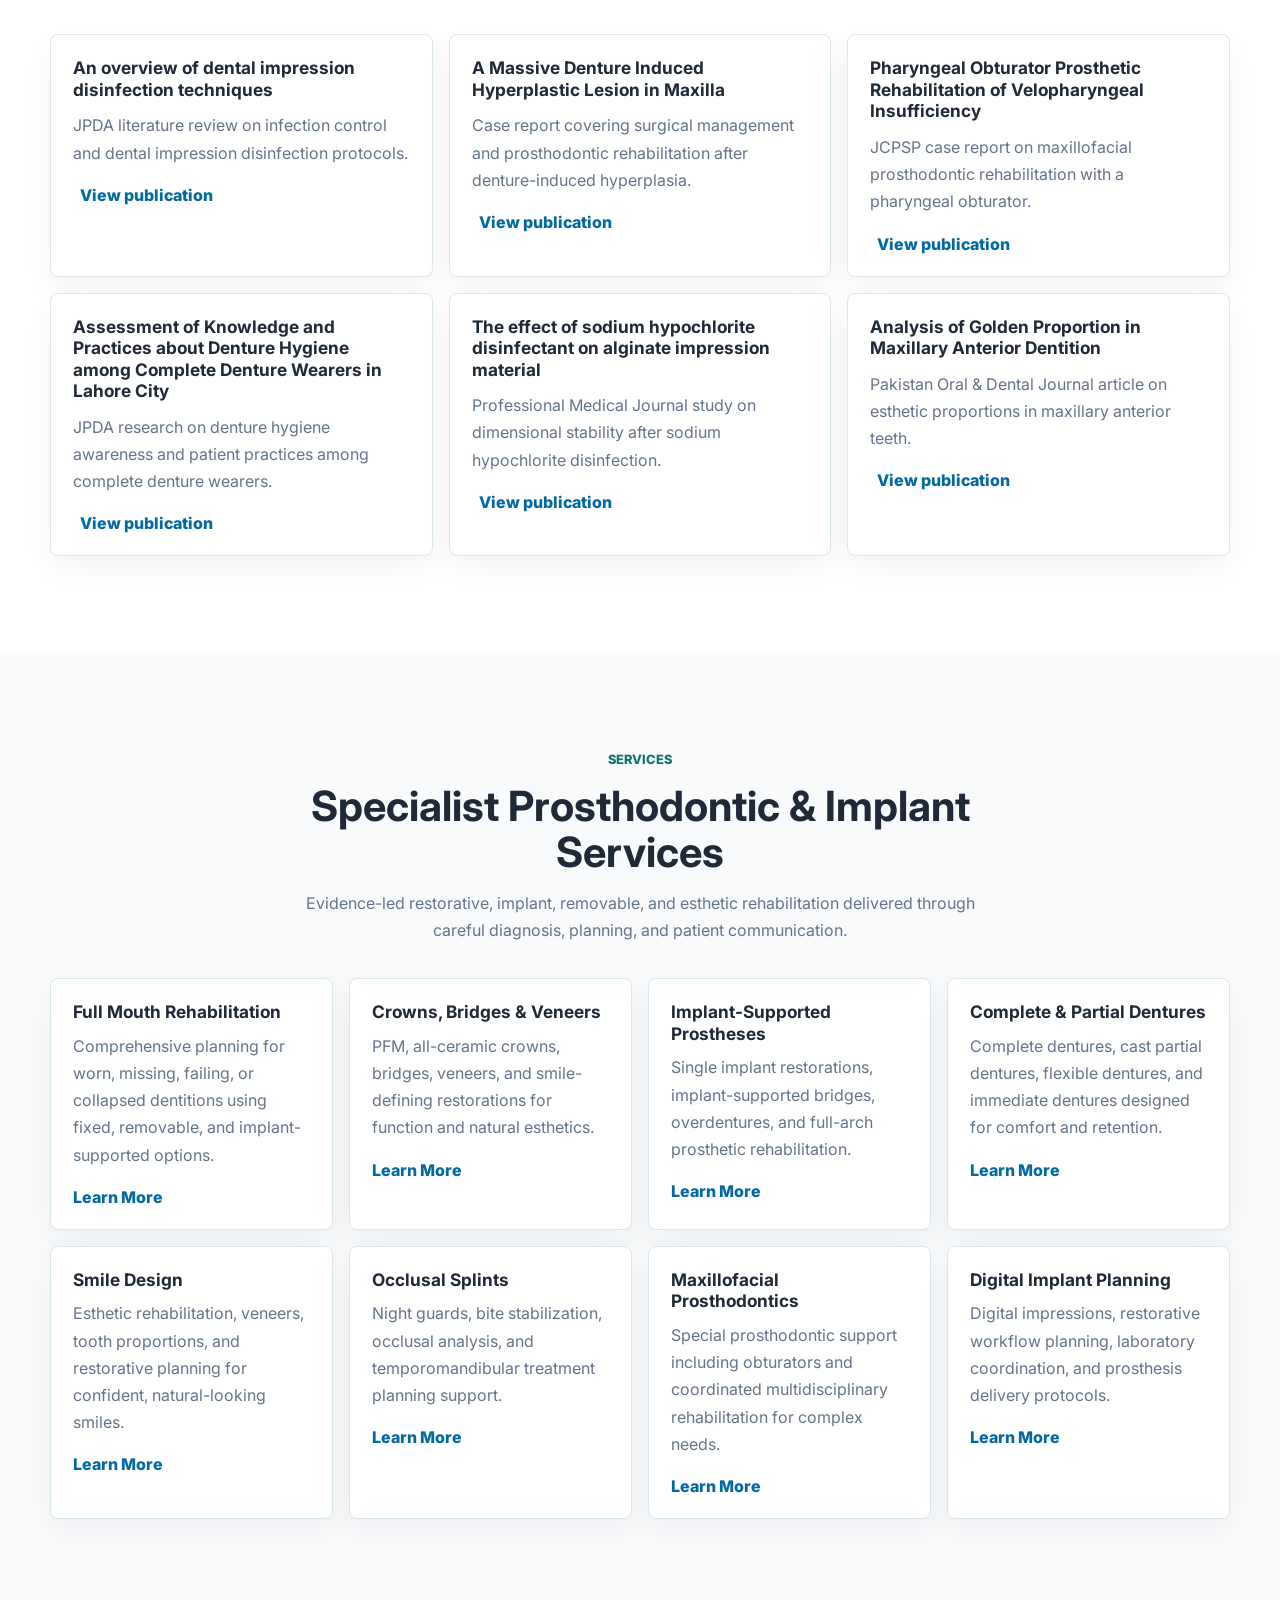
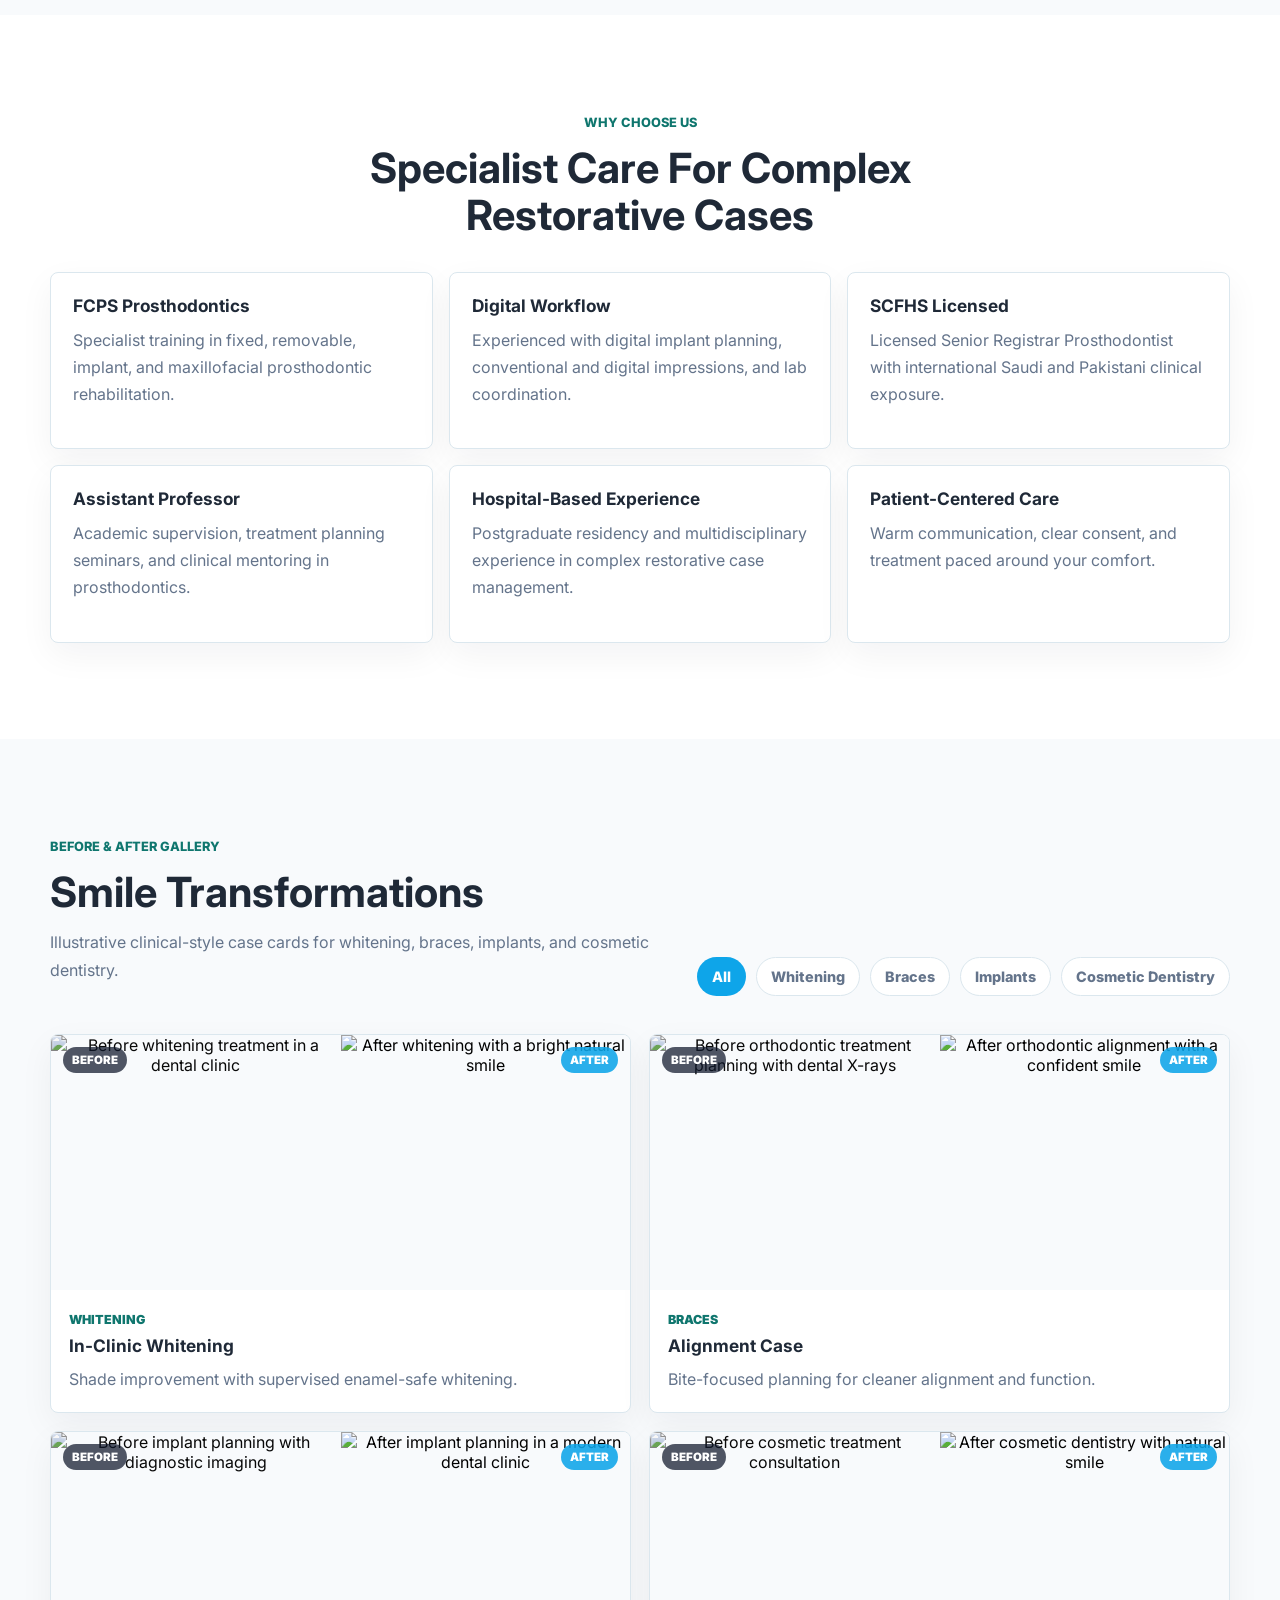
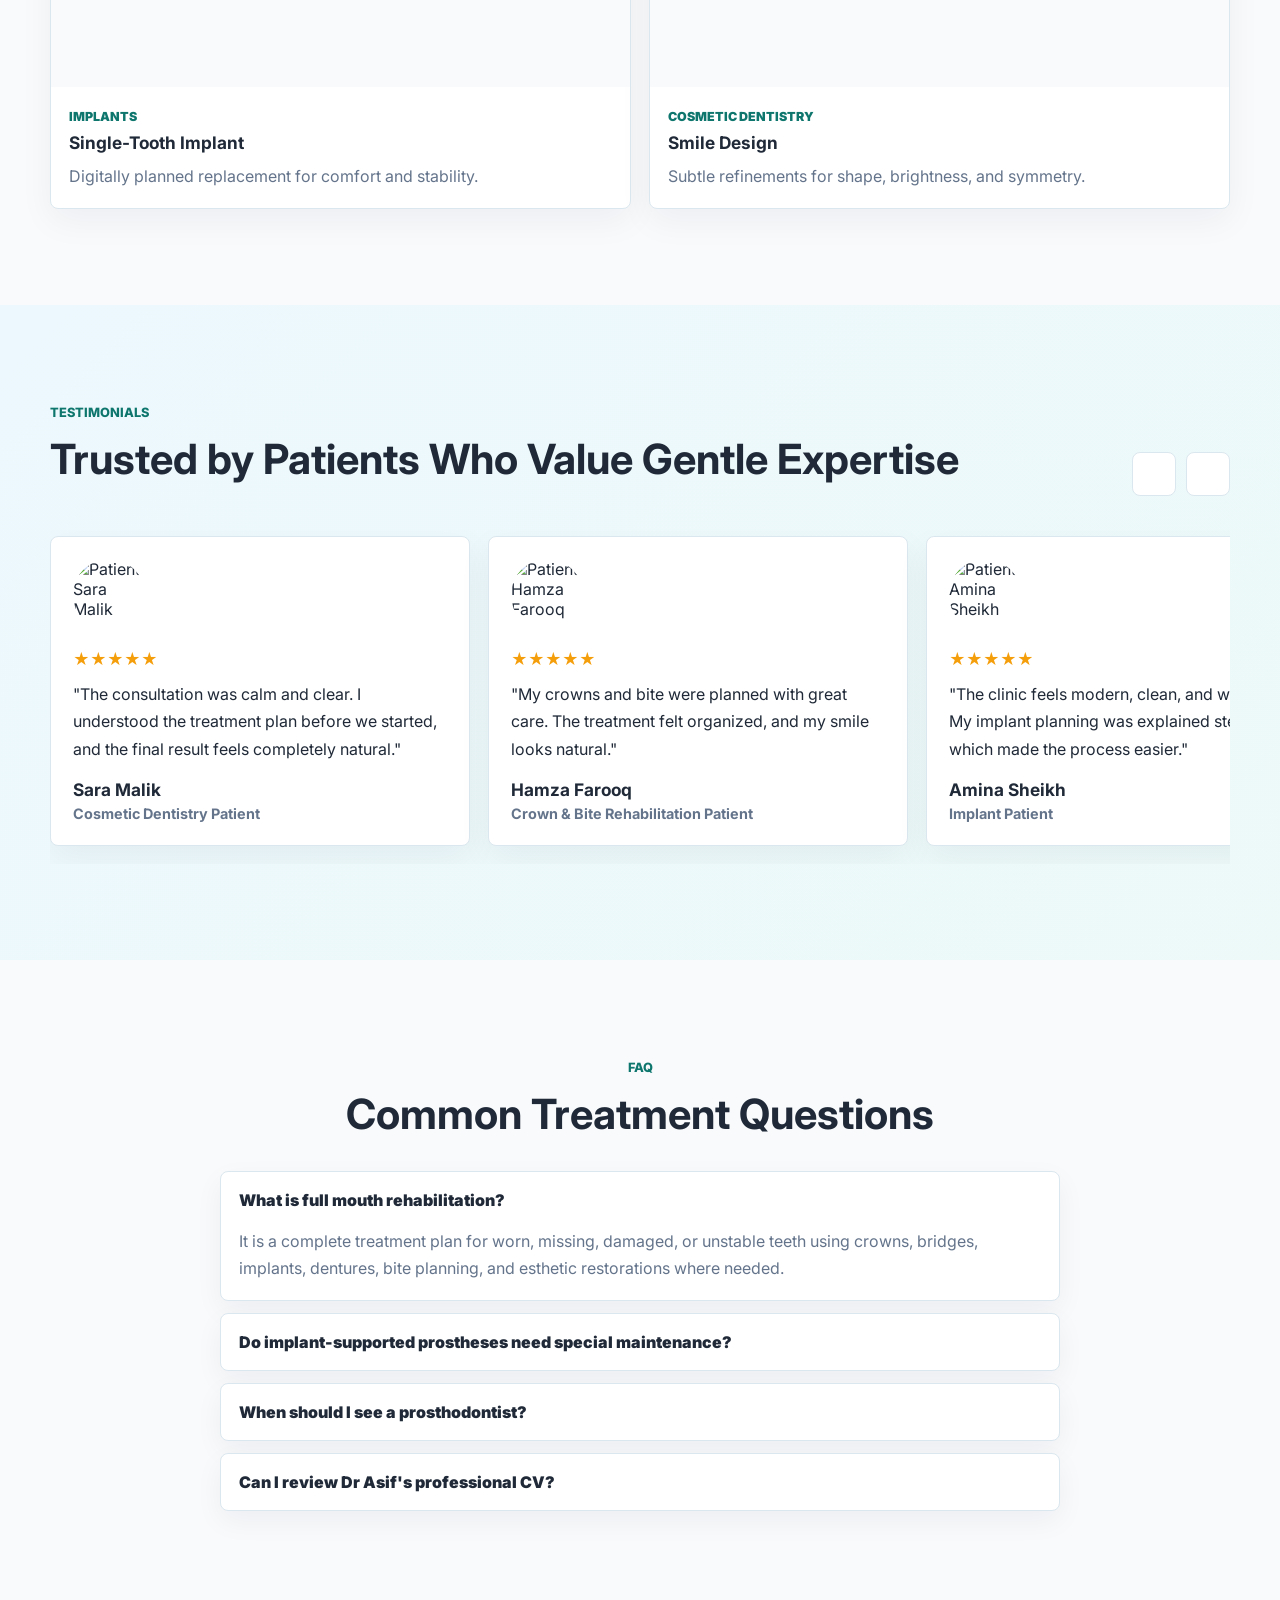
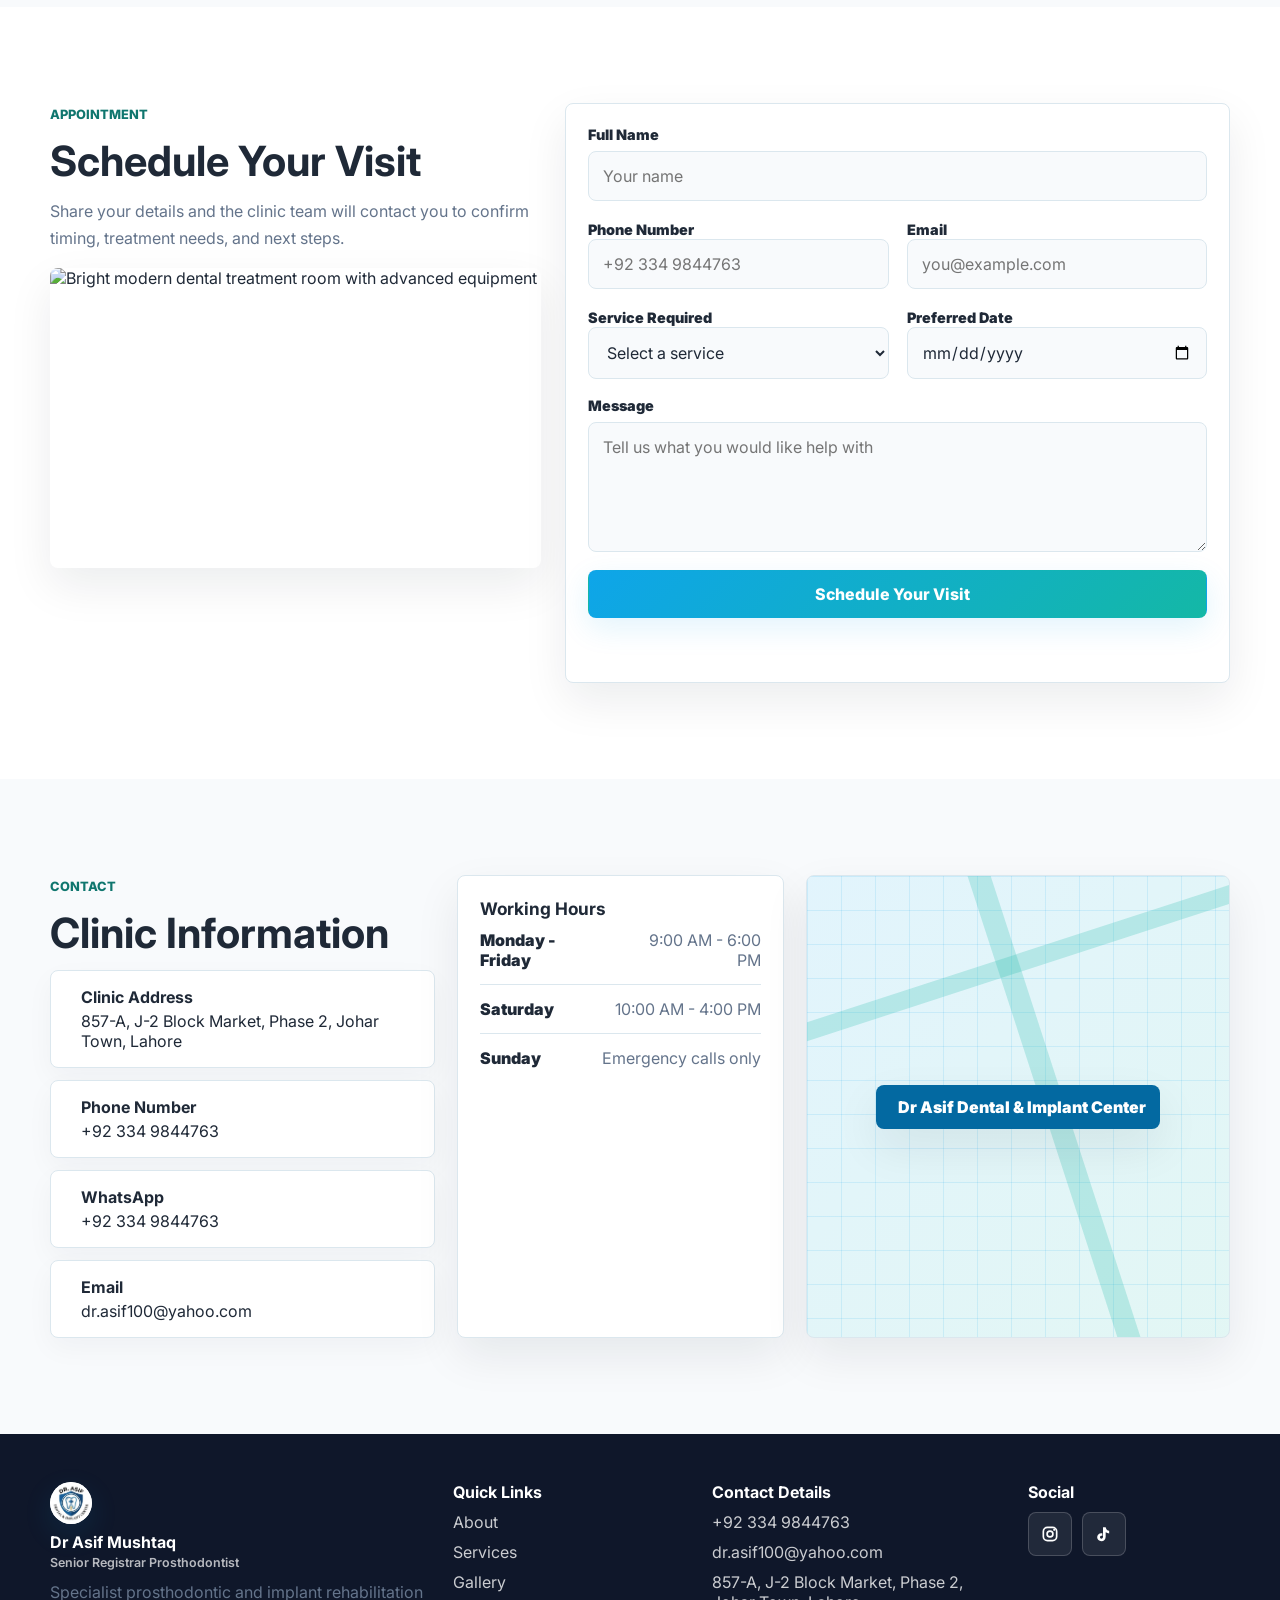
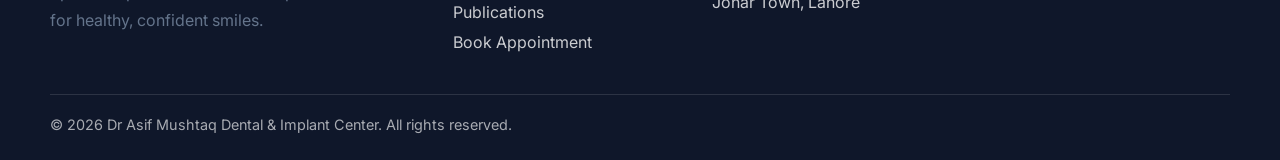
==== commit 3b3485ce: "update some ui update some ui" ====
--- a/index.html
+++ b/index.html
@@ -5,21 +5,21 @@
     <meta name="viewport" content="width=device-width, initial-scale=1" />
     <meta
       name="description"
-      content="Premium dentist portfolio website for Dr Asif Mushtaq, an experienced dental surgeon offering cosmetic dentistry, implants, orthodontics, root canal treatment, and preventive care."
+      content="Premium prosthodontist portfolio website for Dr Asif Mushtaq, FCPS Prosthodontics, offering full mouth rehabilitation, implant-supported prostheses, crowns, veneers, dentures, and smile design."
     />
     <meta
       name="keywords"
-      content="dentist, dental surgeon, dental clinic, dental implants, teeth whitening, root canal, cosmetic dentistry, orthodontics"
+      content="prosthodontist, dental implants, full mouth rehabilitation, crowns, bridges, veneers, dentures, smile design, implant prosthodontics, Lahore"
     />
     <meta name="theme-color" content="#0EA5E9" />
-    <meta property="og:title" content="Dr Asif Mushtaq | Dental Surgeon" />
+    <meta property="og:title" content="Dr Asif Mushtaq | Senior Registrar Prosthodontist" />
     <meta
       property="og:description"
-      content="Creating healthy and confident smiles with modern dental care, advanced technology, and patient-centered treatment."
+      content="Advanced prosthodontic and implant rehabilitation by an FCPS Prosthodontics specialist and Assistant Professor."
     />
     <meta property="og:type" content="website" />
     <meta property="og:image" content="assets/images/dr-asif-logo.jpg" />
-    <title>Dr Asif Mushtaq | Premium Dentist Portfolio</title>
+    <title>Dr Asif Mushtaq | Prosthodontist & Implant Specialist</title>
     <link rel="preconnect" href="https://fonts.googleapis.com" />
     <link rel="preconnect" href="https://fonts.gstatic.com" crossorigin />
     <link
@@ -36,8 +36,8 @@
         "@type": "Dentist",
         "name": "Dr Asif Mushtaq Dental & Implant Center",
         "image": "assets/images/dr-asif-logo.jpg",
-        "telephone": "+92 300 9844763",
-        "email": "asifmushtaq@gmail.com",
+        "telephone": "+92 334 9844763",
+        "email": "dr.asif100@yahoo.com",
         "priceRange": "$$",
         "address": {
           "@type": "PostalAddress",
@@ -59,7 +59,7 @@
             "closes": "16:00"
           }
         ],
-        "medicalSpecialty": ["Cosmetic Dentistry", "Dental Implants", "Endodontics", "Orthodontics"]
+        "medicalSpecialty": ["Prosthodontics", "Dental Implants", "Oral Rehabilitation", "Cosmetic Dentistry"]
       }
     </script>
   </head>
@@ -74,7 +74,7 @@
           </span>
           <span>
             <strong data-cms-field="doctor.name">Dr Asif Mushtaq</strong>
-            <small>Dental Surgeon</small>
+            <small>Senior Registrar Prosthodontist</small>
           </span>
         </a>
 
@@ -88,6 +88,7 @@
           <a href="#services">Services</a>
           <a href="#gallery">Gallery</a>
           <a href="#testimonials">Testimonials</a>
+          <a href="#publications">Publications</a>
           <a href="#faq">FAQ</a>
           <a href="#contact">Contact</a>
         </div>
@@ -105,15 +106,15 @@
           <div class="hero-copy">
             <p class="eyebrow">
               <i data-lucide="badge-check" aria-hidden="true"></i>
-              Premium Dental Care
+              FCPS Prosthodontics Care
             </p>
-            <h1 id="hero-title" data-cms-field="hero.headline">Creating Healthy &amp; Confident Smiles</h1>
+            <h1 id="hero-title" data-cms-field="hero.headline">Advanced Prosthodontic &amp; Implant Rehabilitation</h1>
             <p class="hero-lead" data-cms-field="hero.description">
-              Personalized dental surgery, restorative dentistry, and cosmetic care in a calm, modern clinic designed around comfort, clarity, and long-term oral health.
+              Licensed Senior Registrar Prosthodontist and Assistant Professor providing comprehensive oral rehabilitation, implant-supported prostheses, crowns, veneers, dentures, and esthetic restorative care.
             </p>
             <div class="doctor-line">
               <strong data-cms-field="doctor.name">Dr Asif Mushtaq</strong>
-              <span data-cms-field="doctor.credentials">BDS, FCPS - Oral &amp; Maxillofacial Surgery</span>
+              <span data-cms-field="doctor.credentials">FCPS Prosthodontics, BDS</span>
             </div>
             <div class="hero-actions" aria-label="Hero actions">
               <a class="btn btn-primary" href="#appointment">
@@ -123,26 +124,30 @@
               <a
                 class="btn btn-secondary"
                 data-cms-whatsapp-link
-                href="https://wa.me/923009844763?text=Hello%20Dr%20Asif%20Mushtaq%2C%20I%20would%20like%20a%20dental%20consultation."
+                href="https://wa.me/923349844763?text=Hello%20Dr%20Asif%20Mushtaq%2C%20I%20would%20like%20a%20prosthodontic%20consultation."
                 target="_blank"
                 rel="noopener"
               >
                 <i data-lucide="message-circle" aria-hidden="true"></i>
                 <span>WhatsApp Consultation</span>
               </a>
+              <a class="btn btn-secondary" href="assets/docs/asif-mushtaq-prosthodontist-cv.pdf" download>
+                <i data-lucide="file-down" aria-hidden="true"></i>
+                <span>Download CV</span>
+              </a>
             </div>
             <div class="hero-trust" aria-label="Trust indicators">
               <div>
-                <strong>10+ Years Experience</strong>
-                <span>Advanced clinical practice</span>
-              </div>
-              <div>
-                <strong>1000+ Happy Patients</strong>
-                <span>Gentle, trusted care</span>
-              </div>
-              <div>
-                <strong>Modern Equipment</strong>
-                <span>Digital diagnostics</span>
+                <strong>Senior Registrar Prosthodontist</strong>
+                <span>SCFHS (14RD0039936)</span>
+              </div>
+              <div>
+                <strong>500+ Implant Restorations</strong>
+                <span>Single-unit and full-arch experience</span>
+              </div>
+              <div>
+                <strong>1000+ Crowns &amp; Veneers</strong>
+                <span>Fixed prosthodontics and smile design</span>
               </div>
             </div>
           </div>
@@ -168,15 +173,15 @@
         <div class="container trust-strip-grid">
           <div>
             <i data-lucide="microscope" aria-hidden="true"></i>
-            <span>Digital X-ray &amp; 3D Planning</span>
+            <span>Digital Implant Planning</span>
           </div>
           <div>
             <i data-lucide="heart-pulse" aria-hidden="true"></i>
-            <span>Pain-Controlled Treatment</span>
+            <span>Full Mouth Rehabilitation</span>
           </div>
           <div>
             <i data-lucide="clock-3" aria-hidden="true"></i>
-            <span>Same-Day Emergency Support</span>
+            <span>Academic &amp; Hospital-Based Experience</span>
           </div>
         </div>
       </section>
@@ -185,9 +190,9 @@
         <div class="container about-grid">
           <div class="section-heading">
             <p class="eyebrow">About the Doctor</p>
-            <h2 id="about-title">Experienced Dental Surgeon With a Patient-First Philosophy</h2>
+            <h2 id="about-title">Specialized Prosthodontic Care With Academic Precision</h2>
             <p>
-              Dr Asif combines surgical precision with calm communication, helping patients understand every option before treatment begins.
+              Dr Asif is a licensed Senior Registrar Prosthodontist with FCPS Prosthodontics, BDS, SCFHS registration, and teaching experience as an Assistant Professor.
             </p>
           </div>
 
@@ -199,12 +204,16 @@
             <div class="profile-content">
               <h3>Dr Asif Mushtaq</h3>
               <p>
-                Dental surgeon focused on restorative care, implants, endodontics, and cosmetic smile design.
+                Prosthodontist focused on comprehensive oral rehabilitation, implant-supported prostheses, esthetic fixed restorations, dentures, and multidisciplinary treatment planning.
               </p>
               <a href="#appointment" class="text-link">
                 Request a consultation
                 <i data-lucide="arrow-up-right" aria-hidden="true"></i>
               </a>
+              <a href="assets/docs/asif-mushtaq-prosthodontist-cv.pdf" class="text-link" download>
+                Download professional CV
+                <i data-lucide="file-down" aria-hidden="true"></i>
+              </a>
             </div>
           </div>
 
@@ -212,33 +221,143 @@
             <article>
               <i data-lucide="graduation-cap" aria-hidden="true"></i>
               <h3>Education</h3>
-              <p>BDS with advanced clinical training in oral surgery and restorative dentistry.</p>
+              <p>FCPS Prosthodontics from College of Physicians &amp; Surgeons Pakistan and BDS from de'Montmorency College of Dentistry.</p>
             </article>
             <article>
               <i data-lucide="award" aria-hidden="true"></i>
-              <h3>Certifications</h3>
-              <p>Implant dentistry, endodontic care, infection control, and cosmetic treatment planning.</p>
+              <h3>Licensure</h3>
+              <p>SCFHS (14RD0039936) licensed Senior Registrar Prosthodontist with consultant eligibility expected in July 2026.</p>
             </article>
             <article>
               <i data-lucide="briefcase-medical" aria-hidden="true"></i>
               <h3>Experience</h3>
-              <p>10+ years treating complex dental cases with modern digital equipment.</p>
+              <p>Assistant Professor and Senior Registrar experience across Lahore and Riyadh with complex prosthodontic case planning.</p>
             </article>
           </div>
 
           <div class="timeline" aria-label="Achievement timeline">
             <div class="timeline-item">
-              <span>2014</span>
-              <p>Completed advanced dental surgery training and began private practice.</p>
+              <span>2010-2016</span>
+              <p>House Surgeon and General Dental Practitioner experience in Lahore and Riyadh.</p>
             </div>
             <div class="timeline-item">
-              <span>2018</span>
-              <p>Expanded clinical focus to implants, smile design, and complex restorations.</p>
+              <span>2023</span>
+              <p>Completed FCPS Prosthodontics after postgraduate residency at Punjab Dental Hospital.</p>
             </div>
             <div class="timeline-item">
-              <span>2024</span>
-              <p>Introduced digital treatment planning and upgraded sterilization workflows.</p>
-            </div>
+              <span>2024-Current</span>
+              <p>Senior Registrar in Riyadh and Assistant Professor at Akhtar Saeed Medical &amp; Dental College.</p>
+            </div>
+          </div>
+        </div>
+      </section>
+
+      <section class="section section-soft cv-section" aria-labelledby="cv-highlights-title">
+        <div class="container">
+          <div class="section-heading centered">
+            <p class="eyebrow">Professional CV</p>
+            <h2 id="cv-highlights-title">Clinical Volume, Training, and Research</h2>
+            <p>
+              A concise view of Dr Asif's prosthodontic experience, academic background, and published work.
+            </p>
+          </div>
+
+          <div class="cv-grid">
+            <article>
+              <i data-lucide="bar-chart-3" aria-hidden="true"></i>
+              <h3>Clinical Procedure Experience</h3>
+              <ul>
+                <li>Full mouth rehabilitation cases - 100+</li>
+                <li>Porcelain fused to metal crowns - 1000+</li>
+                <li>All ceramic crowns and veneers - 1000+</li>
+                <li>Conventional and cantilever bridges - 500+</li>
+                <li>Implant-supported fixed prostheses - 500+</li>
+              </ul>
+            </article>
+            <article>
+              <i data-lucide="graduation-cap" aria-hidden="true"></i>
+              <h3>Academic &amp; Specialist Training</h3>
+              <ul>
+                <li>FCPS Prosthodontics, College of Physicians &amp; Surgeons Pakistan</li>
+                <li>BDS, de'Montmorency College of Dentistry, Lahore</li>
+                <li>Assistant Professor, Akhtar Saeed Medical &amp; Dental College</li>
+                <li>Senior Registrar experience in Lahore and Riyadh</li>
+                <li>English C2 and Arabic clinical communication experience</li>
+              </ul>
+            </article>
+            <article>
+              <i data-lucide="book-open-check" aria-hidden="true"></i>
+              <h3>Selected Publications</h3>
+              <ul>
+                <li>An overview of dental impression disinfection techniques - JPDA, 2018</li>
+                <li>Pharyngeal obturator prosthetic rehabilitation of velopharyngeal insufficiency - JCPSP, 2019</li>
+                <li>Assessment of denture hygiene knowledge and practices among complete denture wearers - JPDA, 2019</li>
+                <li>Analysis of golden proportion in maxillary anterior dentition - 2022</li>
+              </ul>
+            </article>
+          </div>
+        </div>
+      </section>
+
+      <section class="section publications-section" id="publications" aria-labelledby="publications-title">
+        <div class="container">
+          <div class="section-heading centered">
+            <p class="eyebrow">Publications</p>
+            <h2 id="publications-title">Peer-Reviewed Prosthodontic Research</h2>
+            <p>
+              Selected publications and clinical research contributions from Dr Asif's prosthodontic work.
+            </p>
+          </div>
+
+          <div class="publication-grid" data-cms-section="publications">
+            <article class="publication-card">
+              <h3>An overview of dental impression disinfection techniques</h3>
+              <p>JPDA literature review on infection control and dental impression disinfection protocols.</p>
+              <a href="https://www.jpda.com.pk/an-overview-of-dental-impression-disinfection-techniques-a-literature-review" target="_blank" rel="noopener">
+                <i data-lucide="external-link" aria-hidden="true"></i>
+                View publication
+              </a>
+            </article>
+            <article class="publication-card">
+              <h3>A Massive Denture Induced Hyperplastic Lesion in Maxilla</h3>
+              <p>Case report covering surgical management and prosthodontic rehabilitation after denture-induced hyperplasia.</p>
+              <a href="https://doi.org/10.25301/JPDA.281.47" target="_blank" rel="noopener">
+                <i data-lucide="external-link" aria-hidden="true"></i>
+                View publication
+              </a>
+            </article>
+            <article class="publication-card">
+              <h3>Pharyngeal Obturator Prosthetic Rehabilitation of Velopharyngeal Insufficiency</h3>
+              <p>JCPSP case report on maxillofacial prosthodontic rehabilitation with a pharyngeal obturator.</p>
+              <a href="https://pubmed.ncbi.nlm.nih.gov/31839102/" target="_blank" rel="noopener">
+                <i data-lucide="external-link" aria-hidden="true"></i>
+                View publication
+              </a>
+            </article>
+            <article class="publication-card">
+              <h3>Assessment of Knowledge and Practices about Denture Hygiene among Complete Denture Wearers in Lahore City</h3>
+              <p>JPDA research on denture hygiene awareness and patient practices among complete denture wearers.</p>
+              <a href="https://www.jpda.com.pk/assessment-of-knowledge-and-practices-about-denture-hygiene-among-complete-denture-wearers-in-lahore-city" target="_blank" rel="noopener">
+                <i data-lucide="external-link" aria-hidden="true"></i>
+                View publication
+              </a>
+            </article>
+            <article class="publication-card">
+              <h3>The effect of sodium hypochlorite disinfectant on alginate impression material</h3>
+              <p>Professional Medical Journal study on dimensional stability after sodium hypochlorite disinfection.</p>
+              <a href="https://theprofesional.com/index.php/tpmj/article/view/6200" target="_blank" rel="noopener">
+                <i data-lucide="external-link" aria-hidden="true"></i>
+                View publication
+              </a>
+            </article>
+            <article class="publication-card">
+              <h3>Analysis of Golden Proportion in Maxillary Anterior Dentition</h3>
+              <p>Pakistan Oral &amp; Dental Journal article on esthetic proportions in maxillary anterior teeth.</p>
+              <a href="https://podj.com.pk/index.php/podj/article/view/690" target="_blank" rel="noopener">
+                <i data-lucide="external-link" aria-hidden="true"></i>
+                View publication
+              </a>
+            </article>
           </div>
         </div>
       </section>
@@ -247,59 +366,59 @@
         <div class="container">
           <div class="section-heading centered">
             <p class="eyebrow">Services</p>
-            <h2 id="services-title">Complete Dental Care Under One Roof</h2>
+            <h2 id="services-title">Specialist Prosthodontic &amp; Implant Services</h2>
             <p>
-              Preventive, surgical, restorative, and aesthetic treatments delivered with thoughtful planning and gentle chairside care.
+              Evidence-led restorative, implant, removable, and esthetic rehabilitation delivered through careful diagnosis, planning, and patient communication.
             </p>
           </div>
 
           <div class="service-grid" data-cms-section="services">
             <article class="service-card">
-              <i data-lucide="sparkles" aria-hidden="true"></i>
-              <h3>Dental Cleaning</h3>
-              <p>Professional scaling, polishing, and gum-health checks to keep your smile fresh and healthy.</p>
+              <i data-lucide="scan-face" aria-hidden="true"></i>
+              <h3>Full Mouth Rehabilitation</h3>
+              <p>Comprehensive planning for worn, missing, failing, or collapsed dentitions using fixed, removable, and implant-supported options.</p>
               <a href="#appointment">Learn More</a>
             </article>
             <article class="service-card">
-              <i data-lucide="activity" aria-hidden="true"></i>
-              <h3>Root Canal Treatment</h3>
-              <p>Comfort-led endodontic care that saves infected teeth and relieves pain precisely.</p>
-              <a href="#appointment">Learn More</a>
-            </article>
-            <article class="service-card">
-              <i data-lucide="sun" aria-hidden="true"></i>
-              <h3>Teeth Whitening</h3>
-              <p>Clinician-supervised whitening plans for a brighter smile with enamel-safe protocols.</p>
+              <i data-lucide="badge-check" aria-hidden="true"></i>
+              <h3>Crowns, Bridges &amp; Veneers</h3>
+              <p>PFM, all-ceramic crowns, bridges, veneers, and smile-defining restorations for function and natural esthetics.</p>
               <a href="#appointment">Learn More</a>
             </article>
             <article class="service-card">
               <i data-lucide="circle-dot" aria-hidden="true"></i>
-              <h3>Dental Implants</h3>
-              <p>Natural-looking tooth replacement planned for stability, function, and long-term confidence.</p>
+              <h3>Implant-Supported Prostheses</h3>
+              <p>Single implant restorations, implant-supported bridges, overdentures, and full-arch prosthetic rehabilitation.</p>
               <a href="#appointment">Learn More</a>
             </article>
             <article class="service-card">
-              <i data-lucide="align-center-horizontal" aria-hidden="true"></i>
-              <h3>Braces &amp; Orthodontics</h3>
-              <p>Alignment options for better bite balance, aesthetics, and easier daily oral hygiene.</p>
+              <i data-lucide="smile" aria-hidden="true"></i>
+              <h3>Complete &amp; Partial Dentures</h3>
+              <p>Complete dentures, cast partial dentures, flexible dentures, and immediate dentures designed for comfort and retention.</p>
+              <a href="#appointment">Learn More</a>
+            </article>
+            <article class="service-card">
+              <i data-lucide="wand-sparkles" aria-hidden="true"></i>
+              <h3>Smile Design</h3>
+              <p>Esthetic rehabilitation, veneers, tooth proportions, and restorative planning for confident, natural-looking smiles.</p>
+              <a href="#appointment">Learn More</a>
+            </article>
+            <article class="service-card">
+              <i data-lucide="moon" aria-hidden="true"></i>
+              <h3>Occlusal Splints</h3>
+              <p>Night guards, bite stabilization, occlusal analysis, and temporomandibular treatment planning support.</p>
               <a href="#appointment">Learn More</a>
             </article>
             <article class="service-card">
               <i data-lucide="shield-plus" aria-hidden="true"></i>
-              <h3>Tooth Extraction</h3>
-              <p>Careful removal of damaged or impacted teeth with strong comfort and recovery guidance.</p>
+              <h3>Maxillofacial Prosthodontics</h3>
+              <p>Special prosthodontic support including obturators and coordinated multidisciplinary rehabilitation for complex needs.</p>
               <a href="#appointment">Learn More</a>
             </article>
             <article class="service-card">
-              <i data-lucide="badge-plus" aria-hidden="true"></i>
-              <h3>Fillings</h3>
-              <p>Tooth-colored restorations designed to protect structure and blend with your smile.</p>
-              <a href="#appointment">Learn More</a>
-            </article>
-            <article class="service-card">
-              <i data-lucide="wand-sparkles" aria-hidden="true"></i>
-              <h3>Cosmetic Dentistry</h3>
-              <p>Veneers, bonding, contouring, and smile design for refined, natural-looking results.</p>
+              <i data-lucide="scan-line" aria-hidden="true"></i>
+              <h3>Digital Implant Planning</h3>
+              <p>Digital impressions, restorative workflow planning, laboratory coordination, and prosthesis delivery protocols.</p>
               <a href="#appointment">Learn More</a>
             </article>
           </div>
@@ -310,34 +429,34 @@
         <div class="container">
           <div class="section-heading centered">
             <p class="eyebrow">Why Choose Us</p>
-            <h2 id="why-title">Care That Feels Precise, Calm, and Personal</h2>
+            <h2 id="why-title">Specialist Care For Complex Restorative Cases</h2>
           </div>
 
           <div class="why-grid">
             <article>
               <i data-lucide="user-check" aria-hidden="true"></i>
-              <h3>Experienced Dentist</h3>
-              <p>Confident clinical judgment across preventive, surgical, and aesthetic treatment plans.</p>
+              <h3>FCPS Prosthodontics</h3>
+              <p>Specialist training in fixed, removable, implant, and maxillofacial prosthodontic rehabilitation.</p>
             </article>
             <article>
               <i data-lucide="scan-line" aria-hidden="true"></i>
-              <h3>Latest Technology</h3>
-              <p>Digital diagnostics, clear imaging, and treatment planning that patients can understand.</p>
+              <h3>Digital Workflow</h3>
+              <p>Experienced with digital implant planning, conventional and digital impressions, and lab coordination.</p>
             </article>
             <article>
               <i data-lucide="shield-check" aria-hidden="true"></i>
-              <h3>Sterilized Environment</h3>
-              <p>Strict instrument processing and room turnover standards for every visit.</p>
+              <h3>SCFHS Licensed</h3>
+              <p>Licensed Senior Registrar Prosthodontist with international Saudi and Pakistani clinical exposure.</p>
             </article>
             <article>
               <i data-lucide="wallet-cards" aria-hidden="true"></i>
-              <h3>Affordable Treatment</h3>
-              <p>Transparent treatment options with phased planning for complex cases.</p>
+              <h3>Assistant Professor</h3>
+              <p>Academic supervision, treatment planning seminars, and clinical mentoring in prosthodontics.</p>
             </article>
             <article>
               <i data-lucide="phone-call" aria-hidden="true"></i>
-              <h3>Emergency Support</h3>
-              <p>Fast guidance for pain, swelling, injury, broken teeth, and urgent consultations.</p>
+              <h3>Hospital-Based Experience</h3>
+              <p>Postgraduate residency and multidisciplinary experience in complex restorative case management.</p>
             </article>
             <article>
               <i data-lucide="heart-handshake" aria-hidden="true"></i>
@@ -514,10 +633,10 @@
               <div>
                 <div class="stars" aria-label="5 out of 5 stars">★★★★★</div>
                 <p>
-                  "I came in with severe tooth pain and was treated the same day. The root canal was much easier than I expected."
+                  "My crowns and bite were planned with great care. The treatment felt organized, and my smile looks natural."
                 </p>
                 <h3>Hamza Farooq</h3>
-                <span>Root Canal Patient</span>
+                <span>Crown &amp; Bite Rehabilitation Patient</span>
               </div>
             </article>
 
@@ -549,45 +668,45 @@
           <div class="faq-list" data-cms-section="faqs">
             <div class="faq-item open">
               <button type="button" aria-expanded="true">
-                <span>Does professional whitening damage enamel?</span>
+                <span>What is full mouth rehabilitation?</span>
                 <i data-lucide="chevron-down" aria-hidden="true"></i>
               </button>
               <div class="faq-panel">
                 <p>
-                  Professional whitening is planned around your tooth condition and gum health. Protective barriers and controlled materials help reduce sensitivity and protect enamel.
+                  It is a complete treatment plan for worn, missing, damaged, or unstable teeth using crowns, bridges, implants, dentures, bite planning, and esthetic restorations where needed.
                 </p>
               </div>
             </div>
             <div class="faq-item">
               <button type="button" aria-expanded="false">
-                <span>How long do dental implants last?</span>
+                <span>Do implant-supported prostheses need special maintenance?</span>
                 <i data-lucide="chevron-down" aria-hidden="true"></i>
               </button>
               <div class="faq-panel">
                 <p>
-                  With careful planning, healthy gums, and regular maintenance visits, dental implants can last many years and often become a long-term tooth replacement option.
+                  Yes. Implant prostheses are designed for long-term function, but they still need professional maintenance, hygiene checks, bite review, and routine follow-up visits.
                 </p>
               </div>
             </div>
             <div class="faq-item">
               <button type="button" aria-expanded="false">
-                <span>Is root canal treatment painful?</span>
+                <span>When should I see a prosthodontist?</span>
                 <i data-lucide="chevron-down" aria-hidden="true"></i>
               </button>
               <div class="faq-panel">
                 <p>
-                  Local anesthesia and modern techniques make root canal treatment much more comfortable than many patients expect. The goal is to remove infection and relieve pain.
+                  A prosthodontist is helpful for missing teeth, complex crowns or bridges, dentures, implant restorations, bite problems, esthetic smile correction, and full-mouth rehabilitation.
                 </p>
               </div>
             </div>
             <div class="faq-item">
               <button type="button" aria-expanded="false">
-                <span>Can I book an emergency appointment?</span>
+                <span>Can I review Dr Asif's professional CV?</span>
                 <i data-lucide="chevron-down" aria-hidden="true"></i>
               </button>
               <div class="faq-panel">
                 <p>
-                  Yes. Call or send a WhatsApp message for toothache, swelling, trauma, broken restorations, or urgent dental pain.
+                  Yes. Use the Download CV button on the website to review his FCPS Prosthodontics training, clinical experience, publications, and professional background.
                 </p>
               </div>
             </div>
@@ -619,7 +738,7 @@
             <div class="form-row two-columns">
               <div>
                 <label for="phone">Phone Number</label>
-                <input id="phone" name="phone" type="tel" autocomplete="tel" required placeholder="+92 300 9844763" />
+                <input id="phone" name="phone" type="tel" autocomplete="tel" required placeholder="+92 334 9844763" />
               </div>
               <div>
                 <label for="email">Email</label>
@@ -631,14 +750,14 @@
                 <label for="service">Service Required</label>
                 <select id="service" name="service" required>
                   <option value="">Select a service</option>
-                  <option>Dental Cleaning</option>
-                  <option>Root Canal Treatment</option>
-                  <option>Teeth Whitening</option>
-                  <option>Dental Implants</option>
-                  <option>Braces &amp; Orthodontics</option>
-                  <option>Tooth Extraction</option>
-                  <option>Fillings</option>
-                  <option>Cosmetic Dentistry</option>
+                  <option>Full Mouth Rehabilitation</option>
+                  <option>Crowns, Bridges &amp; Veneers</option>
+                  <option>Implant-Supported Prostheses</option>
+                  <option>Complete &amp; Partial Dentures</option>
+                  <option>Smile Design</option>
+                  <option>Occlusal Splints</option>
+                  <option>Maxillofacial Prosthodontics</option>
+                  <option>Digital Implant Planning</option>
                 </select>
               </div>
               <div>
@@ -672,25 +791,25 @@
                   <span data-cms-field="contact.address">857-A, J-2 Block Market, Phase 2, Johar Town, Lahore</span>
                 </span>
               </a>
-              <a href="tel:+923009844763" data-cms-phone-link>
+              <a href="tel:+923349844763" data-cms-phone-link>
                 <i data-lucide="phone" aria-hidden="true"></i>
                 <span>
                   <strong>Phone Number</strong>
-                  <span data-cms-field="contact.phone">+92 300 9844763</span>
+                  <span data-cms-field="contact.phone">+92 334 9844763</span>
                 </span>
               </a>
-              <a href="https://wa.me/923009844763" target="_blank" rel="noopener" data-cms-whatsapp-link>
+              <a href="https://wa.me/923349844763" target="_blank" rel="noopener" data-cms-whatsapp-link>
                 <i data-lucide="message-circle" aria-hidden="true"></i>
                 <span>
                   <strong>WhatsApp</strong>
-                  <span data-cms-field="contact.whatsapp">+92 300 9844763</span>
+                  <span data-cms-field="contact.whatsapp">+92 334 9844763</span>
                 </span>
               </a>
-              <a href="mailto:asifmushtaq@gmail.com" data-cms-email-link>
+              <a href="mailto:dr.asif100@yahoo.com" data-cms-email-link>
                 <i data-lucide="mail" aria-hidden="true"></i>
                 <span>
                   <strong>Email</strong>
-                  <span data-cms-field="contact.email">asifmushtaq@gmail.com</span>
+                  <span data-cms-field="contact.email">dr.asif100@yahoo.com</span>
                 </span>
               </a>
             </div>
@@ -734,47 +853,38 @@
             </span>
             <span>
               <strong data-cms-field="doctor.name">Dr Asif Mushtaq</strong>
-              <small>Dental Surgeon</small>
+              <small>Senior Registrar Prosthodontist</small>
             </span>
           </a>
-          <p>Modern dental care for healthy, confident smiles.</p>
+          <p>Specialist prosthodontic and implant rehabilitation for healthy, confident smiles.</p>
         </div>
         <div>
           <h3>Quick Links</h3>
           <a href="#about">About</a>
           <a href="#services">Services</a>
           <a href="#gallery">Gallery</a>
+          <a href="#publications">Publications</a>
           <a href="#appointment">Book Appointment</a>
         </div>
         <div>
           <h3>Contact Details</h3>
-          <a href="tel:+923009844763" data-cms-phone-link data-cms-field="contact.phone">+92 300 9844763</a>
-          <a href="mailto:asifmushtaq@gmail.com" data-cms-email-link data-cms-field="contact.email">asifmushtaq@gmail.com</a>
+          <a href="tel:+923349844763" data-cms-phone-link data-cms-field="contact.phone">+92 334 9844763</a>
+          <a href="mailto:dr.asif100@yahoo.com" data-cms-email-link data-cms-field="contact.email">dr.asif100@yahoo.com</a>
           <span data-cms-field="contact.address">857-A, J-2 Block Market, Phase 2, Johar Town, Lahore</span>
         </div>
         <div>
           <h3>Social</h3>
           <div class="social-links">
-            <a href="#" aria-label="Instagram" data-cms-social="instagram">
+            <a href="https://www.instagram.com/dr.muhammadasifmushtaq" aria-label="Instagram" data-cms-social="instagram" target="_blank" rel="noopener">
               <svg class="social-icon" data-social-icon="instagram" viewBox="0 0 24 24" aria-hidden="true">
                 <rect x="4" y="4" width="16" height="16" rx="5" fill="none" stroke="currentColor" stroke-width="2" />
                 <circle cx="12" cy="12" r="3.5" fill="none" stroke="currentColor" stroke-width="2" />
                 <circle cx="17" cy="7" r="1.25" fill="currentColor" />
               </svg>
             </a>
-            <a href="#" aria-label="Facebook" data-cms-social="facebook">
-              <svg class="social-icon" data-social-icon="facebook" viewBox="0 0 24 24" aria-hidden="true">
-                <path
-                  d="M14 8h2.2V5H14c-2.3 0-4 1.7-4 4v2H8v3h2v7h3v-7h2.5l.5-3h-3V9c0-.6.4-1 1-1Z"
-                  fill="currentColor"
-                />
-              </svg>
-            </a>
-            <a href="#" aria-label="LinkedIn" data-cms-social="linkedin">
-              <svg class="social-icon" data-social-icon="linkedin" viewBox="0 0 24 24" aria-hidden="true">
-                <rect x="4" y="4" width="16" height="16" rx="2.5" fill="none" stroke="currentColor" stroke-width="2" />
-                <circle cx="8" cy="9" r="1.3" fill="currentColor" />
-                <path d="M6.8 11h2.4v6H6.8zM11 11h2.3v.9c.4-.6 1.1-1.1 2.2-1.1 1.7 0 2.9 1.1 2.9 3.4V17H16v-2.5c0-.9-.3-1.4-1.1-1.4-.7 0-1 .5-1.2.9-.1.2-.1.4-.1.7V17H11z" fill="currentColor" />
+            <a href="https://www.tiktok.com/@dr_asifmushtaq" aria-label="TikTok" data-cms-social="tiktok" target="_blank" rel="noopener">
+              <svg class="social-icon" data-social-icon="tiktok" viewBox="0 0 24 24" aria-hidden="true">
+                <path d="M14 4c.4 2.4 1.8 3.9 4.2 4.2v3.1c-1.5-.1-2.9-.6-4.2-1.4v5.3c0 3.2-2.1 5.4-5.2 5.4-2.8 0-5-2-5-4.7 0-2.9 2.3-5 5.3-4.8.3 0 .6.1.9.1v3.2c-.3-.1-.6-.2-.9-.2-1.1 0-1.9.7-1.9 1.7 0 1 .7 1.7 1.7 1.7 1.2 0 1.9-.8 1.9-2.2V4h3.2Z" fill="currentColor" />
               </svg>
             </a>
           </div>
--- a/assets/css/styles.css
+++ b/assets/css/styles.css
@@ -528,7 +528,8 @@
 }
 
 .text-link,
-.service-card a {
+.service-card a,
+.publication-card a {
   display: inline-flex;
   align-items: center;
   gap: 7px;
@@ -542,6 +543,8 @@
 }
 
 .credentials,
+.cv-grid,
+.publication-grid,
 .why-grid,
 .service-grid {
   display: grid;
@@ -549,6 +552,8 @@
 }
 
 .credentials article,
+.cv-grid article,
+.publication-card,
 .why-grid article,
 .service-card,
 .case-card,
@@ -560,6 +565,8 @@
 }
 
 .credentials article,
+.cv-grid article,
+.publication-card,
 .why-grid article,
 .service-card {
   padding: 22px;
@@ -567,6 +574,8 @@
 }
 
 .credentials article:hover,
+.cv-grid article:hover,
+.publication-card:hover,
 .why-grid article:hover,
 .service-card:hover {
   transform: translateY(-4px);
@@ -575,12 +584,50 @@
 }
 
 .credentials svg,
+.cv-grid svg,
 .why-grid svg,
 .service-card > svg {
   width: 32px;
   height: 32px;
   margin-bottom: 18px;
   color: var(--primary);
+}
+
+.cv-grid article {
+  display: grid;
+  align-content: start;
+}
+
+.cv-grid h3 {
+  margin-bottom: 12px;
+}
+
+.cv-grid ul {
+  display: grid;
+  gap: 10px;
+  margin: 0;
+  padding-left: 20px;
+  color: var(--muted);
+  line-height: 1.65;
+}
+
+.publication-card {
+  display: grid;
+  align-content: start;
+  min-height: 100%;
+}
+
+.publication-card h3 {
+  margin-bottom: 12px;
+}
+
+.publication-card p {
+  margin-bottom: 18px;
+}
+
+.publication-card a svg {
+  width: 16px;
+  height: 16px;
 }
 
 .timeline {
@@ -1126,6 +1173,8 @@
 }
 
 .social-links a {
+  display: inline-grid;
+  place-items: center;
   margin: 0;
   color: var(--white);
   border-color: rgba(255, 255, 255, 0.18);
@@ -1185,6 +1234,19 @@
   text-align: center;
 }
 
+.reveal-on-scroll {
+  opacity: 1;
+  transform: translateY(18px);
+  transition:
+    transform 520ms cubic-bezier(0.22, 1, 0.36, 1);
+  transition-delay: var(--reveal-delay, 0ms);
+  will-change: transform;
+}
+
+.reveal-on-scroll.is-visible {
+  transform: translateY(0);
+}
+
 .lightbox-close {
   position: absolute;
   top: 18px;
@@ -1212,6 +1274,8 @@
 
   .gallery-grid,
   .credentials,
+  .cv-grid,
+  .publication-grid,
   .why-grid {
     grid-template-columns: repeat(2, minmax(0, 1fr));
   }
@@ -1260,6 +1324,10 @@
 
   .service-grid {
     grid-template-columns: repeat(2, minmax(0, 1fr));
+  }
+
+  .cv-grid {
+    grid-template-columns: repeat(3, minmax(0, 1fr));
   }
 
   .testimonial-card {
@@ -1317,6 +1385,10 @@
 
   .service-grid {
     grid-template-columns: repeat(4, minmax(0, 1fr));
+  }
+
+  .publication-grid {
+    grid-template-columns: repeat(3, minmax(0, 1fr));
   }
 
   .why-grid {
@@ -1396,6 +1468,11 @@
     animation-duration: 0.01ms !important;
     animation-iteration-count: 1 !important;
   }
+
+  .reveal-on-scroll {
+    opacity: 1 !important;
+    transform: none !important;
+  }
 }
 
 .admin-body {
@@ -1457,6 +1534,7 @@
 
 .admin-shell {
   min-height: 100vh;
+  background: var(--surface);
 }
 
 .admin-sidebar {
@@ -1464,6 +1542,8 @@
   top: 0;
   z-index: 20;
   display: grid;
+  grid-template-columns: minmax(0, 1fr) auto;
+  align-items: center;
   gap: 18px;
   padding: 16px;
   border-bottom: 1px solid rgba(255, 255, 255, 0.12);
@@ -1471,16 +1551,22 @@
   color: var(--white);
 }
 
+.admin-sidebar .brand {
+  min-width: 0;
+}
+
 .admin-sidebar .brand small,
 .admin-sidebar .brand strong {
   color: var(--white);
 }
 
 .admin-nav {
+  grid-column: 1 / -1;
   display: flex;
   gap: 8px;
   overflow-x: auto;
-  padding-bottom: 4px;
+  margin-inline: -2px;
+  padding: 2px 2px 6px;
   scrollbar-width: none;
 }
 
@@ -1492,13 +1578,16 @@
   flex: 0 0 auto;
   display: inline-flex;
   align-items: center;
+  justify-content: center;
   gap: 8px;
+  min-height: 44px;
   padding: 11px 13px;
   border: 1px solid rgba(255, 255, 255, 0.14);
   border-radius: var(--radius);
   color: rgba(255, 255, 255, 0.78);
   background: rgba(255, 255, 255, 0.06);
   font-weight: 800;
+  white-space: nowrap;
 }
 
 .admin-nav button.active,
@@ -1514,20 +1603,44 @@
 
 .admin-signout {
   width: fit-content;
+  justify-self: end;
+  min-height: 44px;
+  padding: 11px 13px;
 }
 
 .admin-content {
-  width: min(100% - 28px, 1180px);
+  width: min(100% - 32px, 1180px);
   margin: 0 auto;
   padding: 28px 0 70px;
 }
 
 .admin-topbar,
-.admin-section-heading {
+.admin-section-heading,
+.admin-subsection-heading,
+.admin-list-heading {
   display: grid;
   gap: 16px;
   align-items: end;
   margin-bottom: 22px;
+}
+
+.admin-subsection-heading,
+.admin-list-heading {
+  margin-bottom: 0;
+  padding: 18px;
+  border: 1px solid var(--line);
+  border-radius: var(--radius);
+  background: rgba(255, 255, 255, 0.72);
+}
+
+.admin-subsection-heading h3,
+.admin-list-heading h3 {
+  margin-bottom: 6px;
+}
+
+.admin-subsection-heading p,
+.admin-list-heading p {
+  margin-bottom: 0;
 }
 
 .admin-topbar-actions {
@@ -1536,6 +1649,10 @@
   gap: 10px;
 }
 
+.admin-topbar-actions .btn {
+  min-width: min(100%, 178px);
+}
+
 .admin-global-status {
   min-height: 24px;
   margin-bottom: 18px;
@@ -1555,11 +1672,11 @@
 }
 
 .admin-panel.active {
-  display: block;
+  display: grid;
+  gap: 22px;
 }
 
 .admin-editor {
-  margin-bottom: 22px;
   padding: 22px;
   border: 1px solid var(--line);
   border-radius: var(--radius);
@@ -1596,6 +1713,10 @@
   border-radius: var(--radius);
   background: var(--white);
   box-shadow: 0 10px 28px rgba(15, 23, 42, 0.04);
+}
+
+.admin-empty .btn {
+  margin-top: 10px;
 }
 
 .admin-card {
@@ -1677,15 +1798,24 @@
   }
 
   .admin-sidebar {
+    grid-template-columns: 1fr;
     min-height: 100vh;
     align-content: start;
+    align-items: start;
     border-right: 1px solid rgba(255, 255, 255, 0.12);
     border-bottom: 0;
   }
 
   .admin-nav {
+    grid-column: auto;
     display: grid;
     overflow: visible;
+    margin-inline: 0;
+    padding: 0;
+  }
+
+  .admin-signout {
+    justify-self: start;
   }
 
   .admin-content {
@@ -1694,7 +1824,8 @@
   }
 
   .admin-topbar,
-  .admin-section-heading {
+  .admin-section-heading,
+  .admin-list-heading {
     grid-template-columns: 1fr auto;
   }
 
@@ -1703,3 +1834,68 @@
     align-items: start;
   }
 }
+
+@media (max-width: 760px) {
+  .admin-login-card,
+  .admin-editor,
+  .admin-card,
+  .admin-empty {
+    padding: 18px;
+  }
+
+  .admin-content {
+    width: min(100% - 24px, 1180px);
+    padding-top: 22px;
+  }
+
+  .admin-login-card h1,
+  .admin-topbar h1 {
+    font-size: 1.65rem;
+  }
+
+  .admin-topbar-actions,
+  .admin-card-actions {
+    display: grid;
+    grid-template-columns: repeat(2, minmax(0, 1fr));
+  }
+
+  .admin-topbar-actions .btn,
+  .admin-card-actions .btn {
+    width: 100%;
+    min-width: 0;
+  }
+
+  .admin-check {
+    min-height: auto;
+    padding-top: 4px;
+  }
+}
+
+@media (max-width: 520px) {
+  .admin-sidebar {
+    gap: 12px;
+    padding: 12px;
+  }
+
+  .admin-sidebar .brand {
+    max-width: 210px;
+  }
+
+  .admin-sidebar .brand small {
+    display: none;
+  }
+
+  .admin-signout span {
+    display: none;
+  }
+
+  .admin-nav button {
+    padding-inline: 11px;
+    font-size: 0.88rem;
+  }
+
+  .admin-topbar-actions,
+  .admin-card-actions {
+    grid-template-columns: 1fr;
+  }
+}
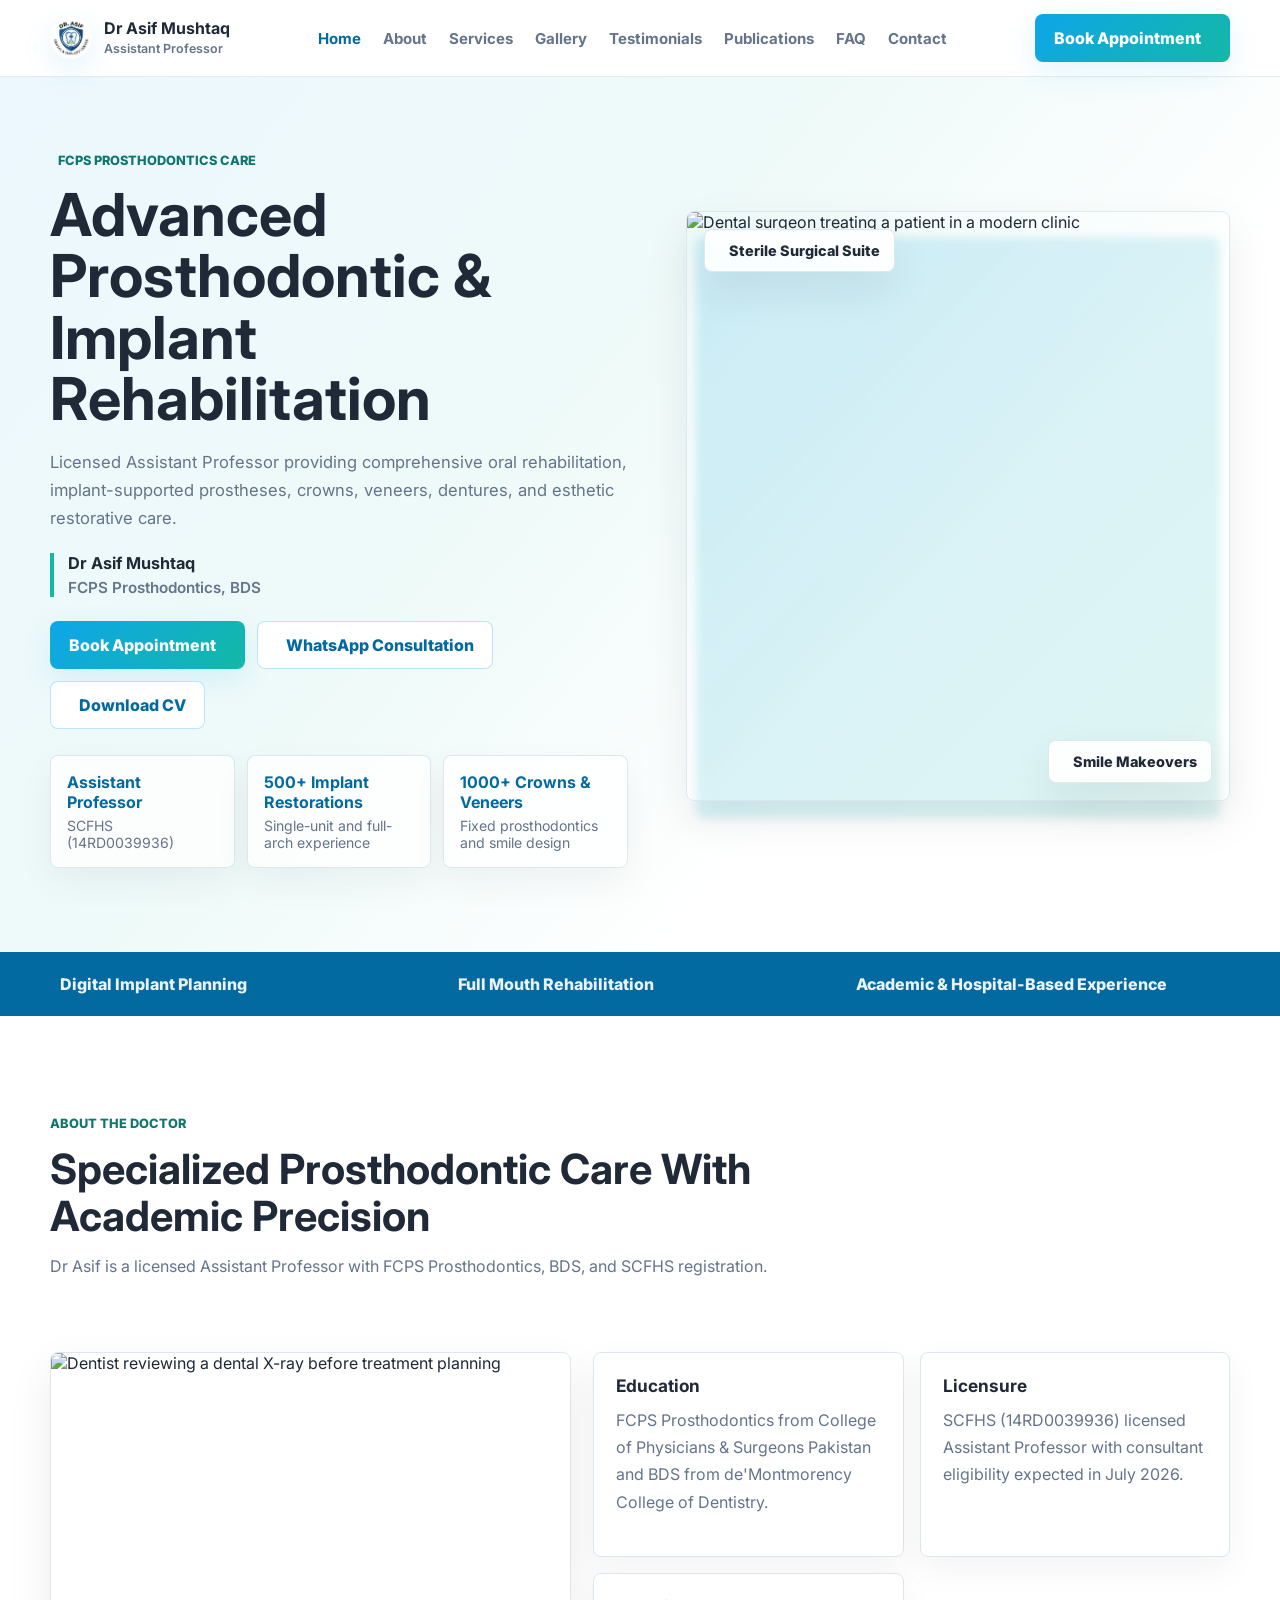
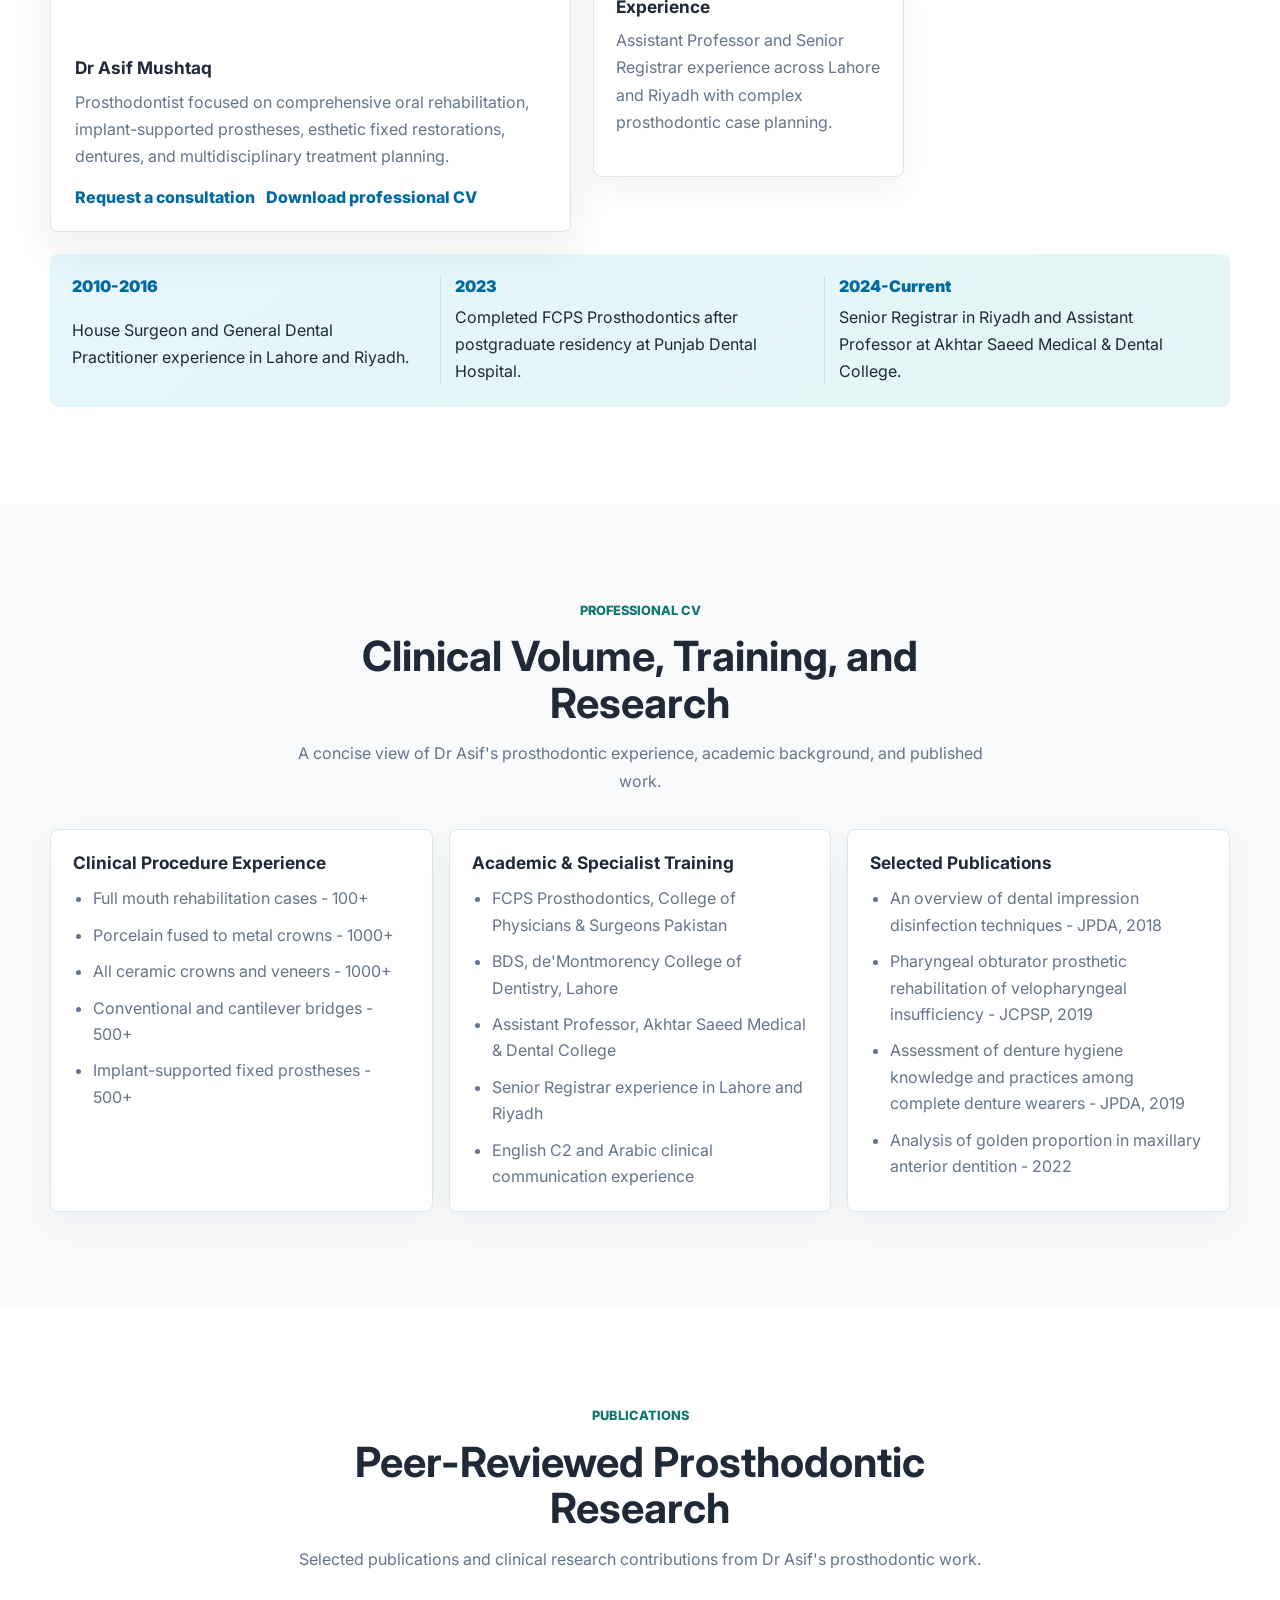
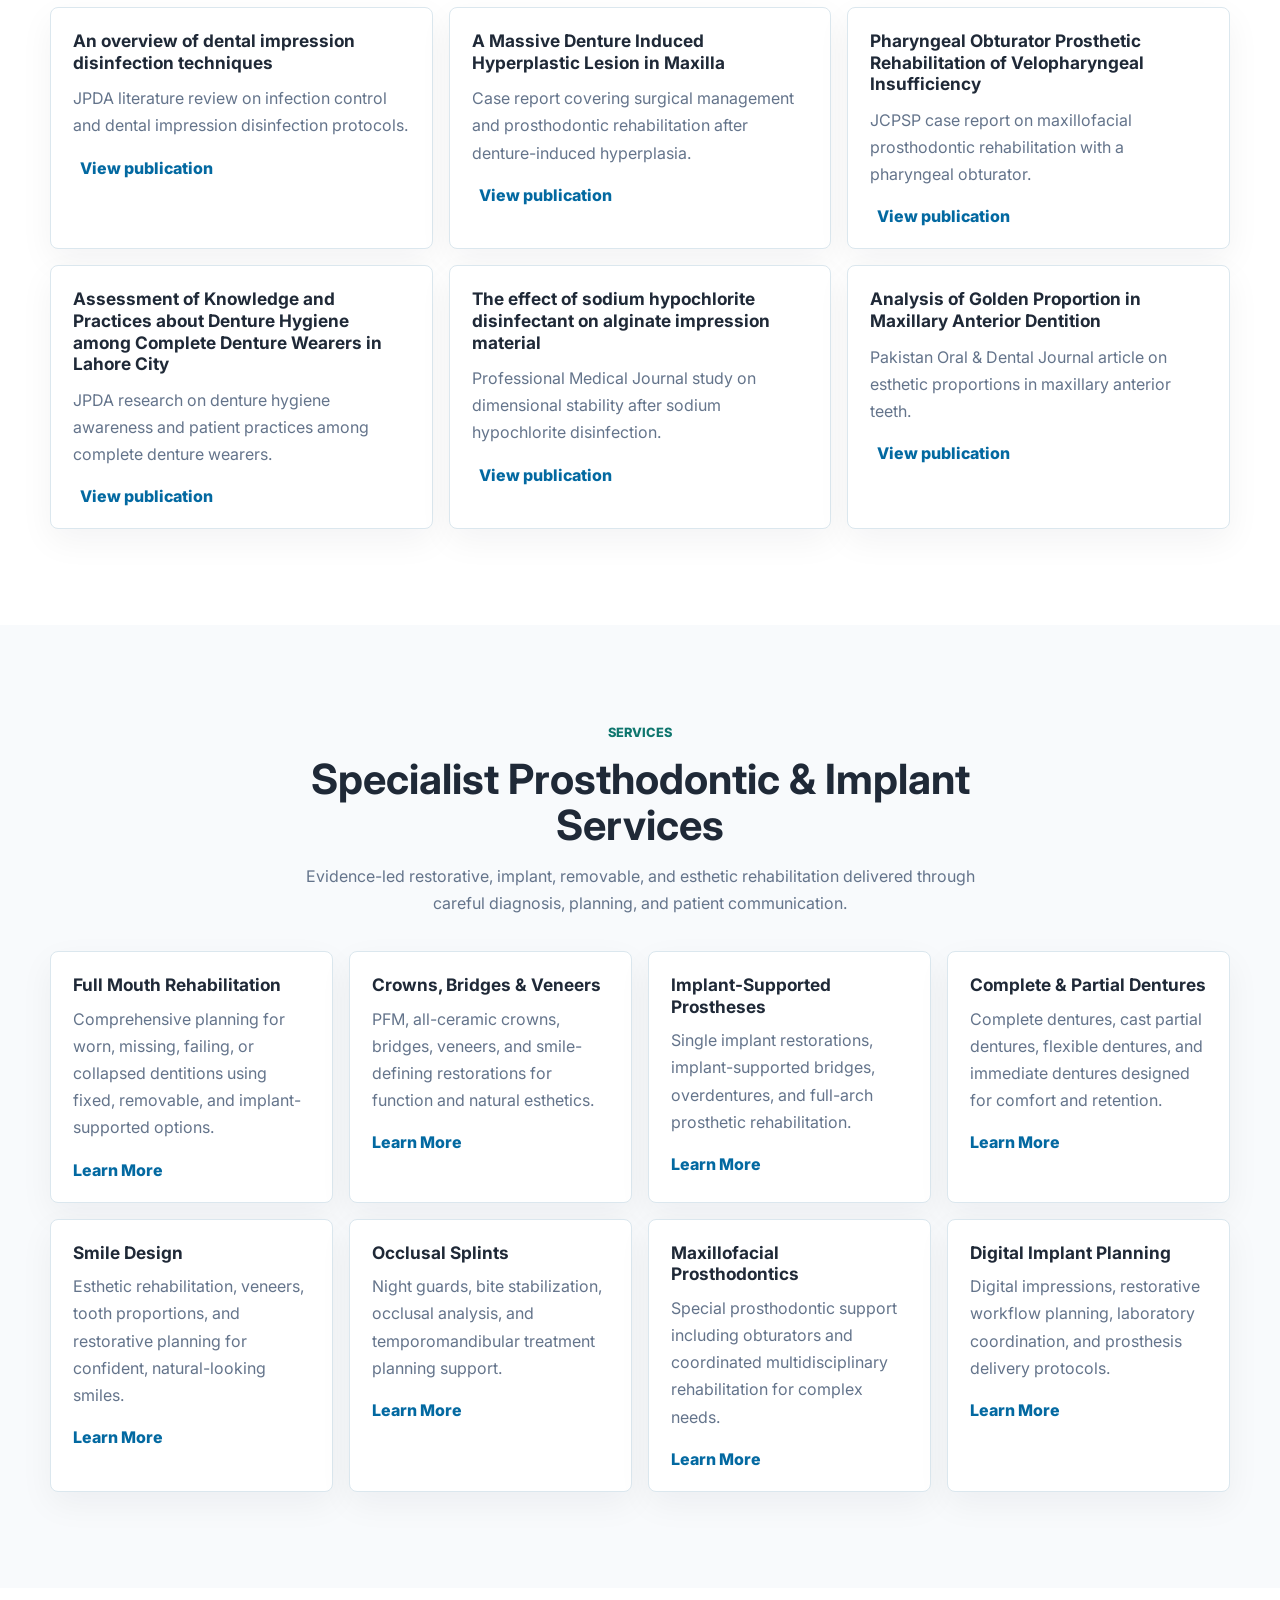
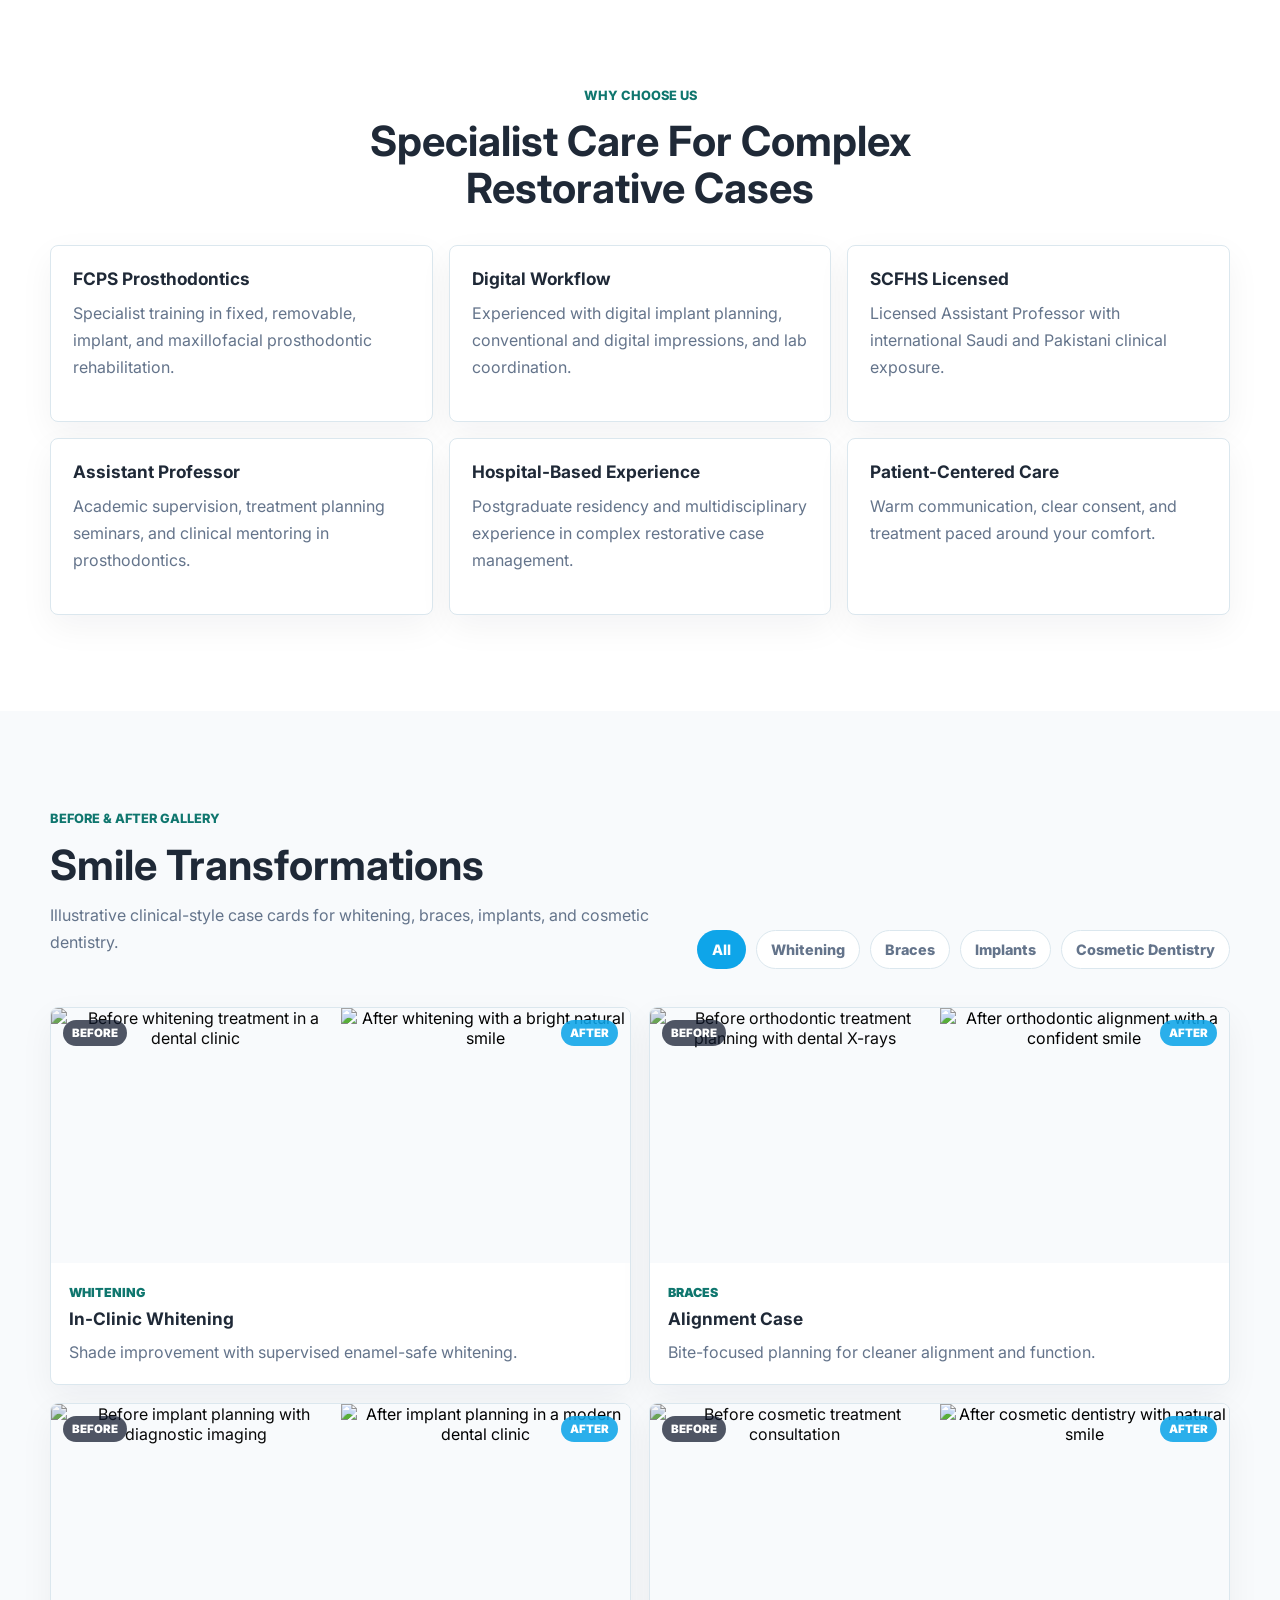
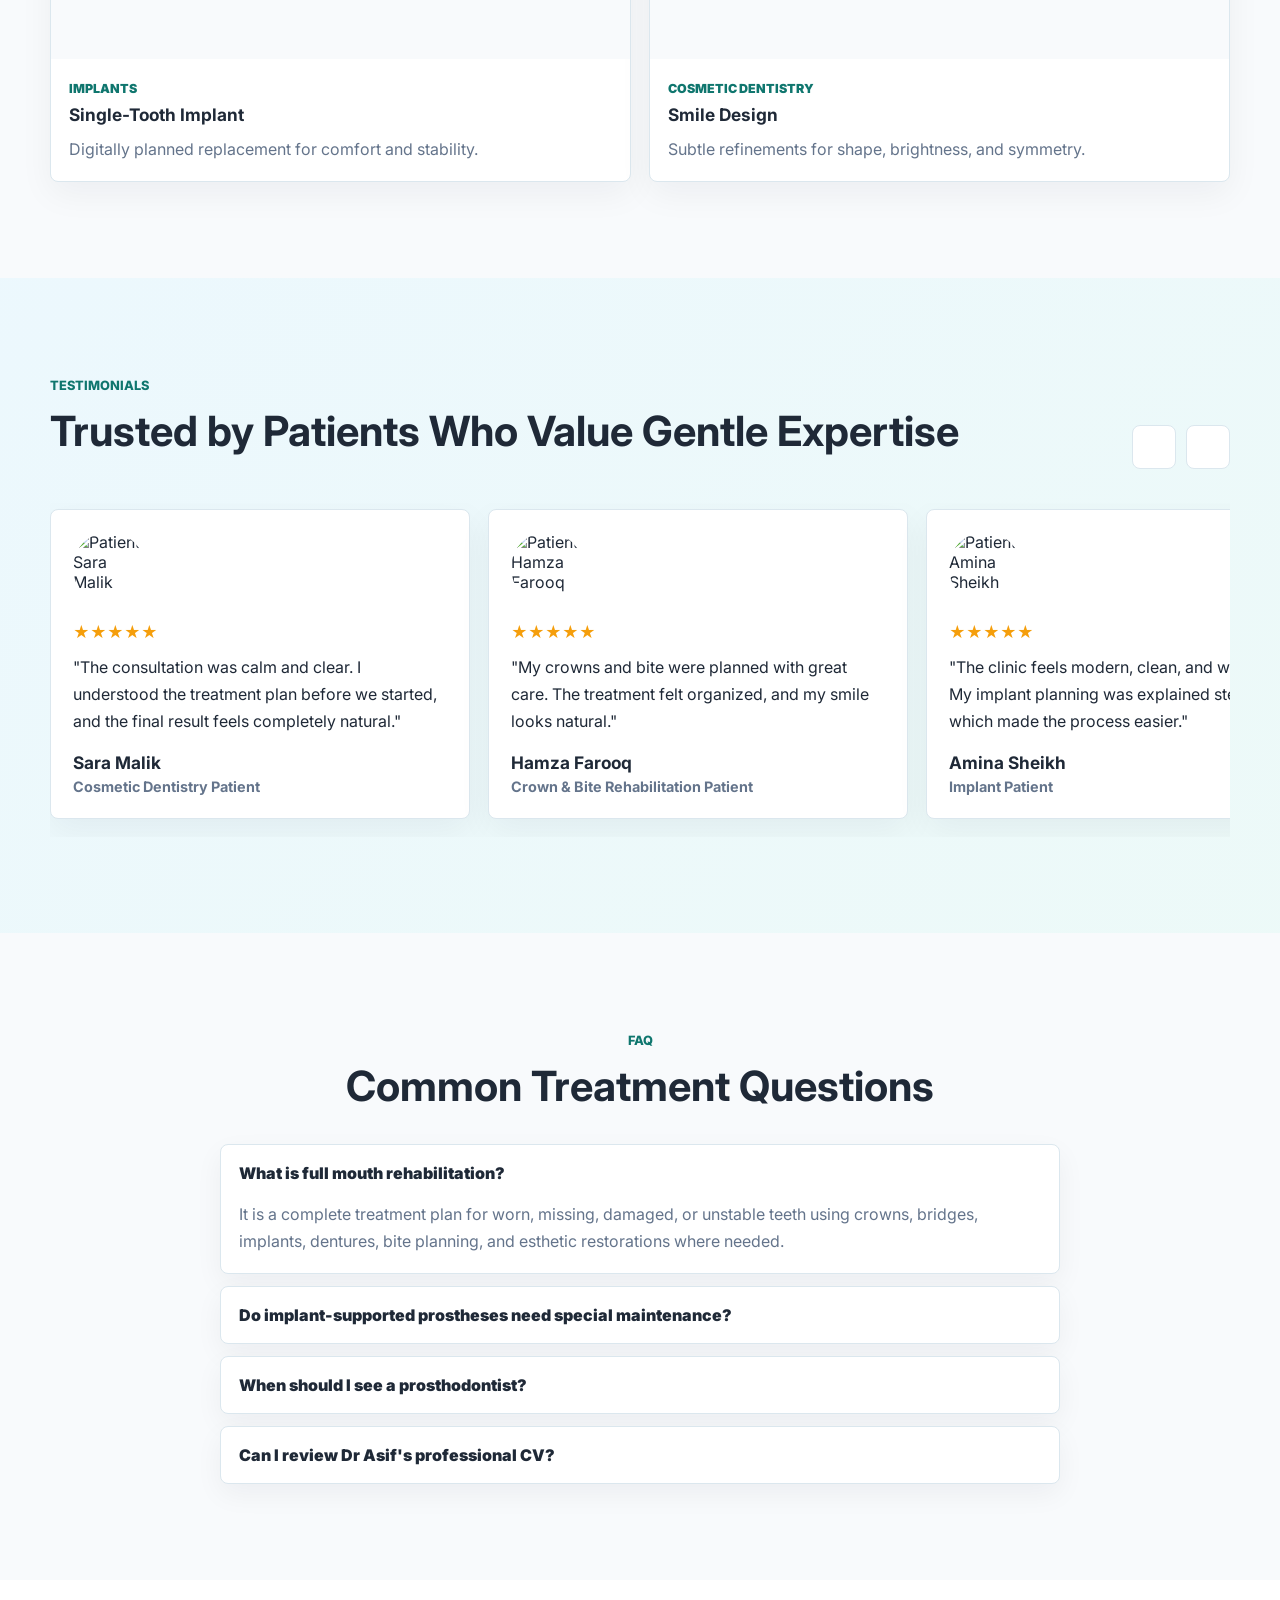
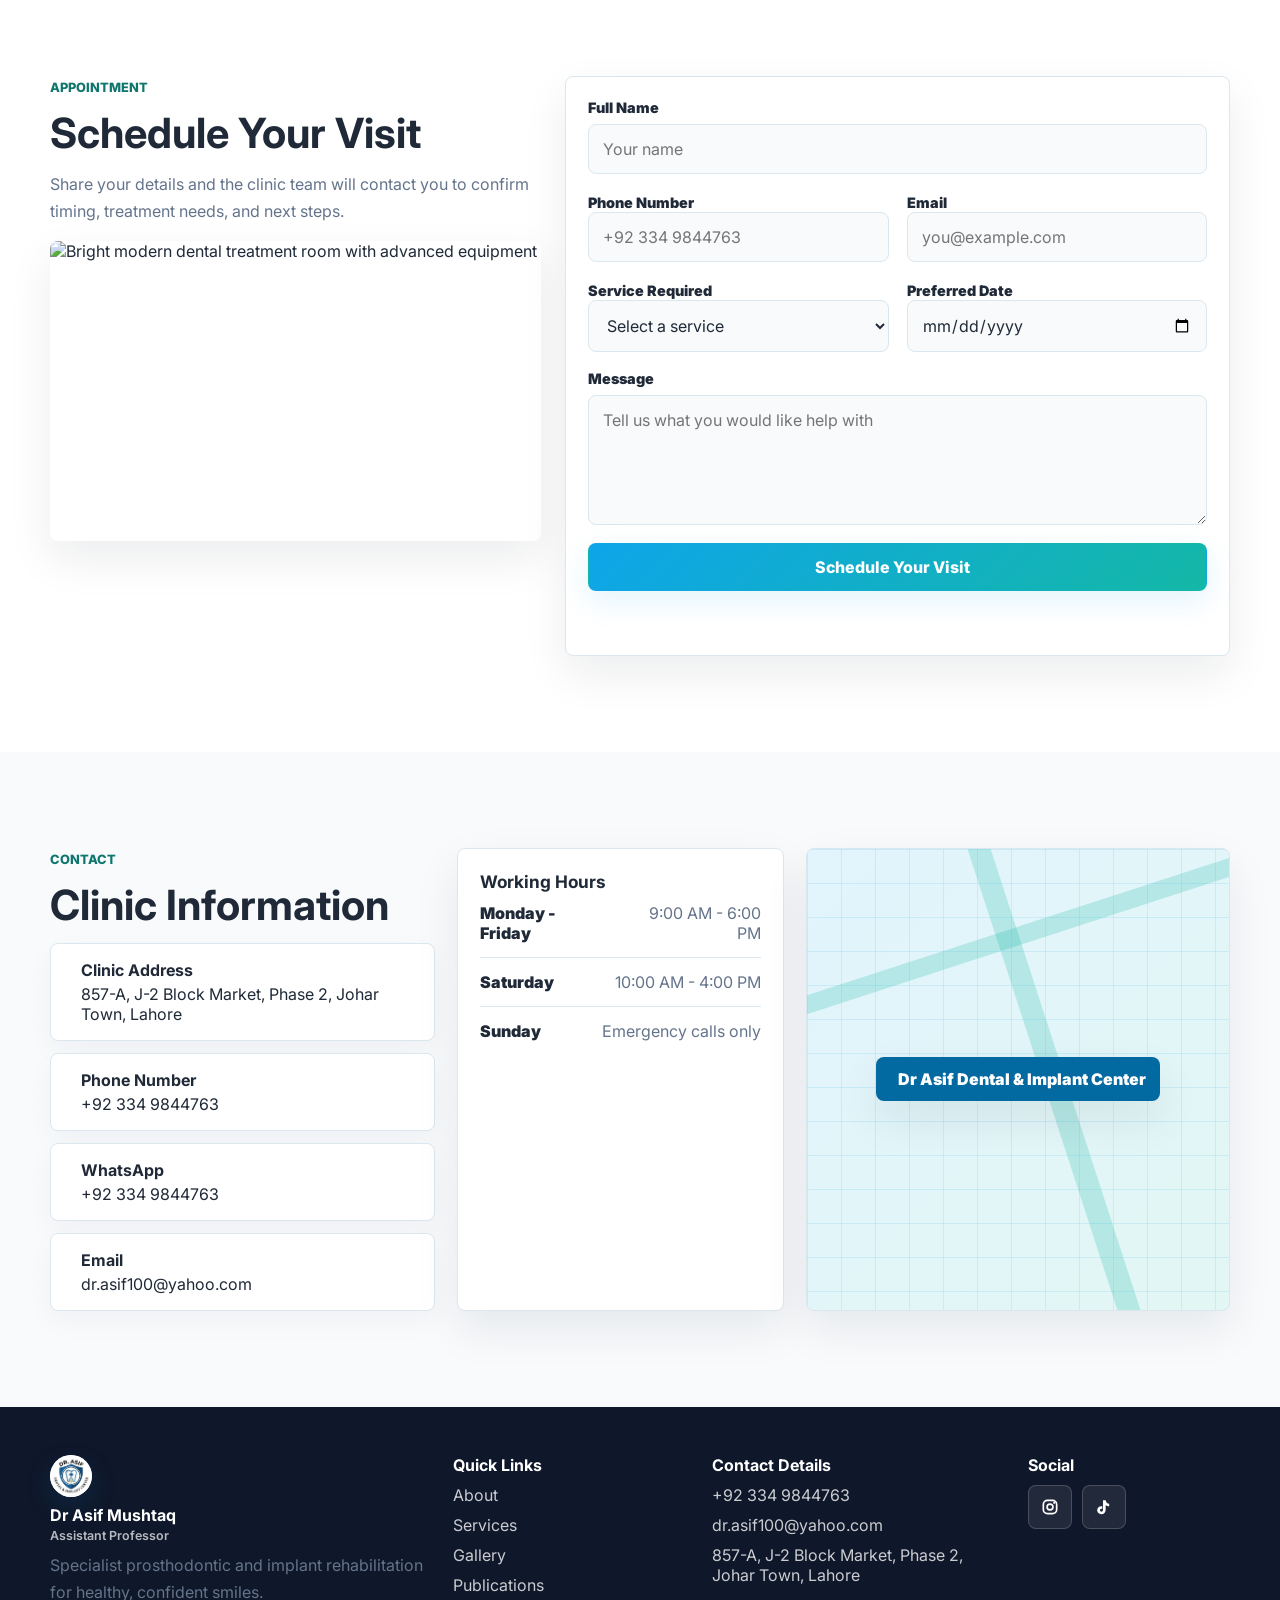
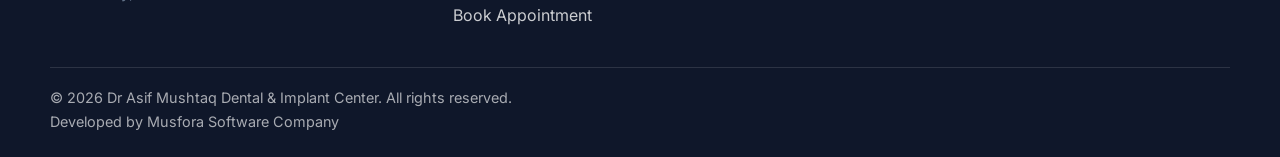
==== commit 7ccd799b: "add highlights" ====
--- a/index.html
+++ b/index.html
@@ -12,7 +12,7 @@
       content="prosthodontist, dental implants, full mouth rehabilitation, crowns, bridges, veneers, dentures, smile design, implant prosthodontics, Lahore"
     />
     <meta name="theme-color" content="#0EA5E9" />
-    <meta property="og:title" content="Dr Asif Mushtaq | Senior Registrar Prosthodontist" />
+    <meta property="og:title" content="Dr Asif Mushtaq | Assistant Professor" />
     <meta
       property="og:description"
       content="Advanced prosthodontic and implant rehabilitation by an FCPS Prosthodontics specialist and Assistant Professor."
@@ -74,7 +74,7 @@
           </span>
           <span>
             <strong data-cms-field="doctor.name">Dr Asif Mushtaq</strong>
-            <small>Senior Registrar Prosthodontist</small>
+            <small>Assistant Professor</small>
           </span>
         </a>
 
@@ -110,7 +110,7 @@
             </p>
             <h1 id="hero-title" data-cms-field="hero.headline">Advanced Prosthodontic &amp; Implant Rehabilitation</h1>
             <p class="hero-lead" data-cms-field="hero.description">
-              Licensed Senior Registrar Prosthodontist and Assistant Professor providing comprehensive oral rehabilitation, implant-supported prostheses, crowns, veneers, dentures, and esthetic restorative care.
+              Licensed Assistant Professor providing comprehensive oral rehabilitation, implant-supported prostheses, crowns, veneers, dentures, and esthetic restorative care.
             </p>
             <div class="doctor-line">
               <strong data-cms-field="doctor.name">Dr Asif Mushtaq</strong>
@@ -138,7 +138,7 @@
             </div>
             <div class="hero-trust" aria-label="Trust indicators">
               <div>
-                <strong>Senior Registrar Prosthodontist</strong>
+                <strong>Assistant Professor</strong>
                 <span>SCFHS (14RD0039936)</span>
               </div>
               <div>
@@ -192,7 +192,7 @@
             <p class="eyebrow">About the Doctor</p>
             <h2 id="about-title">Specialized Prosthodontic Care With Academic Precision</h2>
             <p>
-              Dr Asif is a licensed Senior Registrar Prosthodontist with FCPS Prosthodontics, BDS, SCFHS registration, and teaching experience as an Assistant Professor.
+              Dr Asif is a licensed Assistant Professor with FCPS Prosthodontics, BDS, and SCFHS registration.
             </p>
           </div>
 
@@ -226,7 +226,7 @@
             <article>
               <i data-lucide="award" aria-hidden="true"></i>
               <h3>Licensure</h3>
-              <p>SCFHS (14RD0039936) licensed Senior Registrar Prosthodontist with consultant eligibility expected in July 2026.</p>
+              <p>SCFHS (14RD0039936) licensed Assistant Professor with consultant eligibility expected in July 2026.</p>
             </article>
             <article>
               <i data-lucide="briefcase-medical" aria-hidden="true"></i>
@@ -262,7 +262,7 @@
             </p>
           </div>
 
-          <div class="cv-grid">
+          <div class="cv-grid" data-cms-section="cv-highlights">
             <article>
               <i data-lucide="bar-chart-3" aria-hidden="true"></i>
               <h3>Clinical Procedure Experience</h3>
@@ -446,7 +446,7 @@
             <article>
               <i data-lucide="shield-check" aria-hidden="true"></i>
               <h3>SCFHS Licensed</h3>
-              <p>Licensed Senior Registrar Prosthodontist with international Saudi and Pakistani clinical exposure.</p>
+              <p>Licensed Assistant Professor with international Saudi and Pakistani clinical exposure.</p>
             </article>
             <article>
               <i data-lucide="wallet-cards" aria-hidden="true"></i>
@@ -853,7 +853,7 @@
             </span>
             <span>
               <strong data-cms-field="doctor.name">Dr Asif Mushtaq</strong>
-              <small>Senior Registrar Prosthodontist</small>
+              <small>Assistant Professor</small>
             </span>
           </a>
           <p>Specialist prosthodontic and implant rehabilitation for healthy, confident smiles.</p>
@@ -874,7 +874,7 @@
         </div>
         <div>
           <h3>Social</h3>
-          <div class="social-links">
+          <div class="social-links" data-cms-section="social-links">
             <a href="https://www.instagram.com/dr.muhammadasifmushtaq" aria-label="Instagram" data-cms-social="instagram" target="_blank" rel="noopener">
               <svg class="social-icon" data-social-icon="instagram" viewBox="0 0 24 24" aria-hidden="true">
                 <rect x="4" y="4" width="16" height="16" rx="5" fill="none" stroke="currentColor" stroke-width="2" />
@@ -892,6 +892,10 @@
       </div>
       <div class="container footer-bottom">
         <p>&copy; <span data-year></span> Dr Asif Mushtaq Dental &amp; Implant Center. All rights reserved.</p>
+        <p class="footer-credit">
+          Developed by
+          <a href="https://www.linkedin.com/company/musfora" target="_blank" rel="noopener noreferrer">Musfora Software Company</a>
+        </p>
       </div>
     </footer>
 
